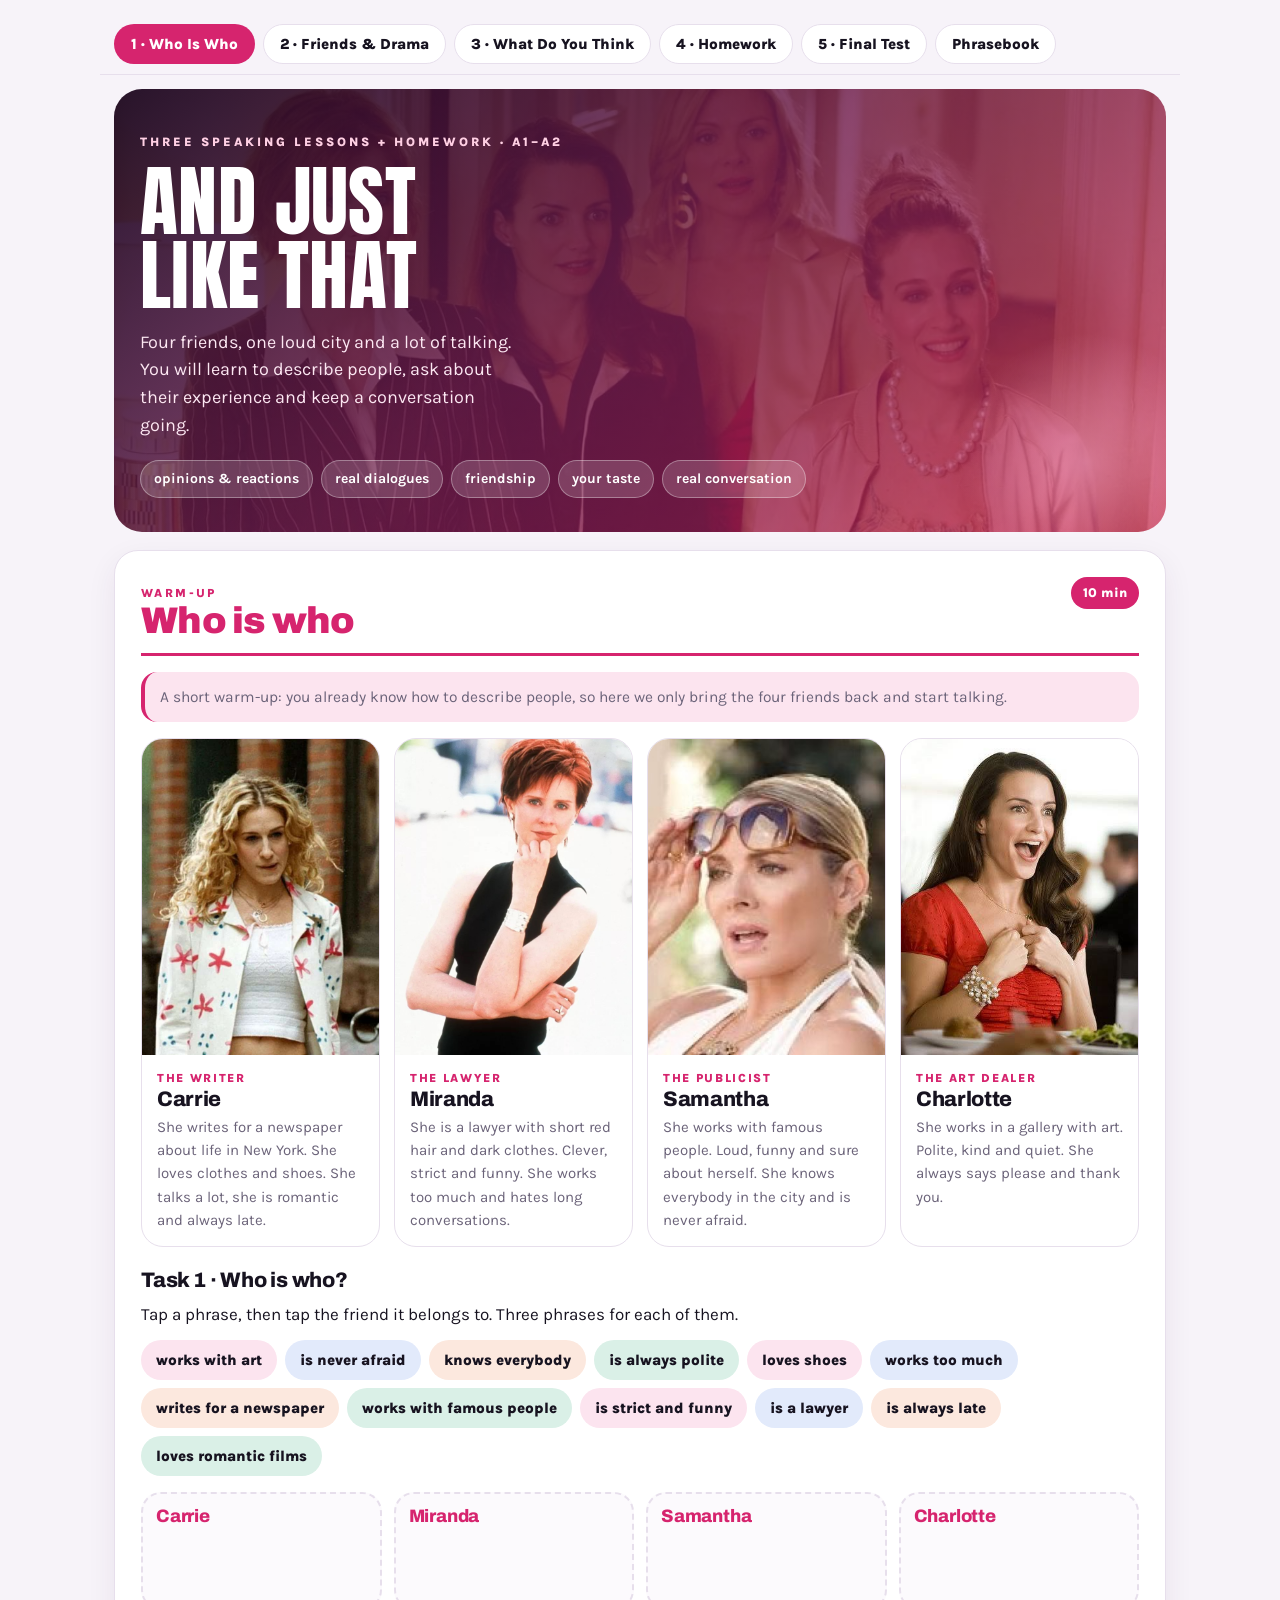
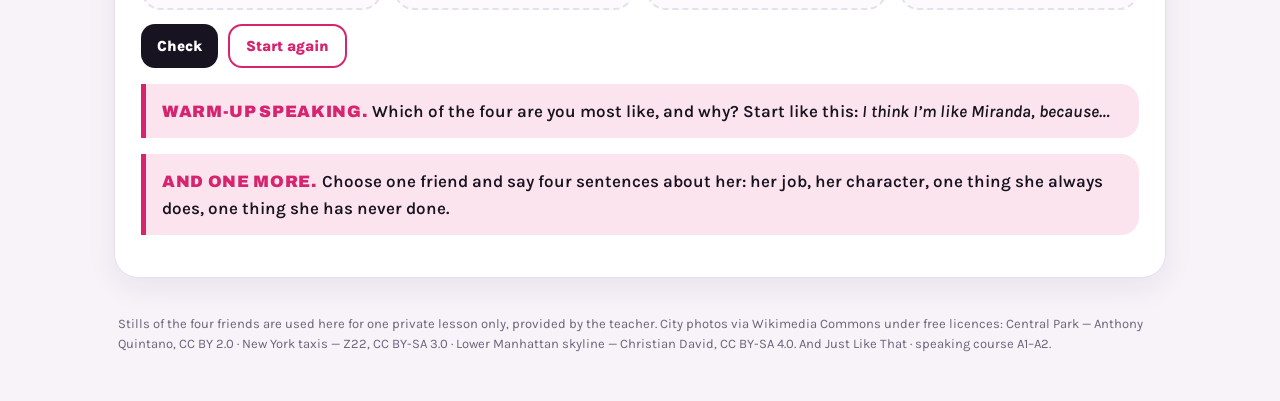
==== lesson-city.html @ 5c098fbc "Под картинками только пять слов, вопросы убраны - наводящие вопросы под каждой картинкой удалены: уч" ====
<!doctype html>
<html lang="en">
<head>
<meta charset="utf-8">
<meta name="viewport" content="width=device-width,initial-scale=1">
<title>And Just Like That — Speaking Course A1–A2</title>
<link rel="stylesheet" href="https://fonts.googleapis.com/css2?family=Anton&family=Archivo:wght@600;700;900&family=Karla:ital,wght@0,400;0,600;0,800;1,400&display=swap">
<style>
:root{
  --ink:#171320; --muted:#6B6379; --line:#E7DFEC; --white:#fff; --paper:#F7F3F9;
  --accent:#D6246E; --accent-soft:#FCE4EF;
  --grad:linear-gradient(140deg,#2A0F33 0%,#6B1B4E 45%,#D6246E 100%);
  --display:'Archivo','Helvetica Neue',system-ui,sans-serif;
  --hero:'Anton','Archivo',system-ui,sans-serif;
  --body:'Karla','Helvetica Neue',system-ui,sans-serif;
}
/* у каждой главы свой цвет — урок листается как журнал */
.t1{--accent:#D6246E;--accent-soft:#FCE4EF;--grad:linear-gradient(140deg,#2A0F33,#6B1B4E 45%,#D6246E)}
.t2{--accent:#2456C6;--accent-soft:#E2EAFB;--grad:linear-gradient(140deg,#0E1B3F,#23408F 45%,#2F7BE0)}
.t3{--accent:#DC5A26;--accent-soft:#FCE8DE;--grad:linear-gradient(140deg,#3A1408,#8C3413 45%,#E2742F)}
.t4{--accent:#7A34C8;--accent-soft:#EEE3FB;--grad:linear-gradient(140deg,#230C3D,#5A1F94 45%,#9A4FE0)}
.t5{--accent:#0F7355;--accent-soft:#DAF0E7;--grad:linear-gradient(140deg,#06251C,#0E5E46 45%,#1E9B72)}
.t6{--accent:#B3123C;--accent-soft:#FCE1E8;--grad:linear-gradient(140deg,#2E0310,#7C0A28 45%,#D1274F)}

*{box-sizing:border-box}
body{margin:0;background:var(--paper);color:var(--ink);font-family:var(--body);font-size:17px;line-height:1.55}
img{max-width:100%;display:block}
h1,h2,h3,h4{margin:0;line-height:1.05}
h1{font-family:var(--hero);font-size:clamp(40px,9.5vw,78px);font-weight:400;
  text-transform:uppercase;letter-spacing:.005em;line-height:.95}
h2{font-family:var(--display);font-size:clamp(25px,5.2vw,37px);font-weight:900;
  letter-spacing:-.02em;color:var(--accent)}
h3{font-family:var(--display);font-size:21px;font-weight:800;letter-spacing:-.01em;margin:22px 0 10px}
h4{font-family:var(--display);font-size:18px;font-weight:800;letter-spacing:-.01em}
p{margin:0 0 12px}
.wrap{max-width:1080px;margin:0 auto;padding:14px}

.topnav{position:sticky;top:0;z-index:20;background:rgba(247,243,249,.94);backdrop-filter:blur(8px);
  border-bottom:1px solid var(--line);margin:0 -14px 14px;padding:10px 14px}
.navrow{max-width:1080px;margin:auto;display:flex;gap:8px;overflow:auto;scrollbar-width:none}
.navrow::-webkit-scrollbar{display:none}
.navbtn{white-space:nowrap;border:1px solid var(--line);background:var(--white);color:var(--ink);
  padding:10px 16px;border-radius:999px;font-weight:800;font-size:15px;cursor:pointer;
  font-family:var(--body);transition:transform .12s ease}
.navbtn:hover{transform:translateY(-1px)}
.navrow .navbtn:nth-child(1).active{background:#D6246E}
.navrow .navbtn:nth-child(2).active{background:#DC5A26}
.navrow .navbtn:nth-child(3).active{background:#7A34C8}
.navrow .navbtn:nth-child(4).active{background:#2456C6}
.navrow .navbtn:nth-child(5).active{background:#B3123C}
.navrow .navbtn:nth-child(6).active{background:#0F7355}
.navbtn.active{color:#fff;border-color:transparent}

.hero{position:relative;border-radius:28px;overflow:hidden;padding:44px 26px 34px;color:#fff;
  background:linear-gradient(140deg, rgba(26,6,34,.94) 0%, rgba(107,27,78,.82) 45%, rgba(214,36,110,.62) 100%),
    url('city-four.jpg') center/cover no-repeat}
.hero .kicker{font-size:12.5px;letter-spacing:.24em;text-transform:uppercase;font-weight:800;color:#FFD0E4}
.hero h1{margin:12px 0 16px;color:#fff}
.hero p{max-width:34ch;color:#FCE7F2;font-size:18px}
.hero .chips{display:flex;flex-wrap:wrap;gap:8px;margin-top:20px}
.hero .chips span{background:rgba(255,255,255,.17);border:1px solid rgba(255,255,255,.34);
  border-radius:999px;padding:7px 13px;font-size:14px;font-weight:700}
.hero .glow{position:absolute;right:-60px;bottom:-70px;width:280px;height:280px;border-radius:50%;
  background:radial-gradient(circle,#FFB6D5 0%,transparent 65%);opacity:.5}

.poster{margin:18px auto;max-width:470px}
.poster img{width:100%;display:block;aspect-ratio:736/946;border-radius:20px;border:1px solid var(--line)}
.poster .pcap{margin-top:12px;font-family:var(--display);font-weight:700;font-size:16.5px;
  line-height:1.4;text-align:center}
.banner{position:relative;border-radius:22px;overflow:hidden;margin:18px 0}
.banner img{width:100%;aspect-ratio:16/8;object-fit:cover}
.banner .cap{position:absolute;left:0;right:0;bottom:0;padding:16px;color:#fff;
  background:linear-gradient(transparent,rgba(18,6,24,.9));font-family:var(--display);
  font-size:clamp(17px,3.4vw,24px);font-weight:800;letter-spacing:-.01em;line-height:1.2}

.section{background:var(--white);border:1px solid var(--line);border-radius:24px;
  padding:26px;margin:18px 0;box-shadow:0 10px 30px rgba(60,20,70,.07)}
.section-head{display:flex;align-items:baseline;justify-content:space-between;gap:12px;flex-wrap:wrap;
  margin-bottom:16px;padding-bottom:12px;border-bottom:3px solid var(--accent)}
.kicker{font-size:12px;letter-spacing:.2em;text-transform:uppercase;font-weight:800;color:var(--accent)}
.time{font-size:13px;font-weight:800;color:#fff;background:var(--accent);padding:6px 12px;border-radius:999px}
.teacher{color:var(--muted);font-size:15.5px;background:var(--accent-soft);border-radius:16px;
  padding:13px 15px;border-left:4px solid var(--accent)}

.cast{display:grid;grid-template-columns:repeat(auto-fit,minmax(210px,1fr));gap:14px;margin:16px 0}
.who{border-radius:22px;overflow:hidden;border:1px solid var(--line);background:var(--white);
  transition:transform .14s ease,box-shadow .14s ease}
.who:hover{transform:translateY(-3px);box-shadow:0 14px 30px rgba(60,20,70,.14)}
.who img{aspect-ratio:3/4;object-fit:cover;width:100%;object-position:50% 22%}
.who img.top{object-position:50% 8%}
.who .body{padding:14px 15px}
.who h4{font-size:21px;margin-bottom:2px;letter-spacing:-.015em}
.who .job{color:var(--accent);font-weight:800;font-size:12px;letter-spacing:.14em;text-transform:uppercase}
.who p{font-size:15px;margin:6px 0 0;color:var(--muted)}

.match{margin-top:8px}
.bank{display:flex;flex-wrap:wrap;gap:8px;margin:10px 0 16px;min-height:44px}
.chip{background:var(--accent-soft);border:1px solid transparent;border-radius:999px;padding:10px 14px;
  font-weight:800;font-size:15px;cursor:pointer;font-family:var(--body);color:var(--ink);
  transition:transform .1s ease}
.chip:hover{transform:translateY(-1px)}
.bank .chip:nth-child(4n+2){background:#E2EAFB}
.bank .chip:nth-child(4n+3){background:#FCE8DE}
.bank .chip:nth-child(4n+4){background:#DAF0E7}
.chip.sel{background:var(--accent);color:#fff}
.chip.ok{background:#DAF0E7;color:#0F7355}
.chip.no{background:#FBE0E4;color:#C2323F}
.slots{display:grid;grid-template-columns:repeat(auto-fit,minmax(215px,1fr));gap:12px}
.slot{border:2px dashed var(--line);border-radius:20px;padding:13px;min-height:118px;cursor:pointer;
  background:#FCFAFD}
.slot.armed{border-color:var(--accent);background:var(--accent-soft)}
.slot h4{font-size:18px;margin-bottom:8px;color:var(--accent)}
.slot .in{display:flex;flex-wrap:wrap;gap:7px}
.row-btn{display:flex;gap:10px;margin-top:14px;flex-wrap:wrap}
.score{font-weight:800;color:var(--accent);align-self:center}

.grid{display:grid;gap:14px}
.two{grid-template-columns:repeat(auto-fit,minmax(255px,1fr))}
.card{border:1px solid var(--line);border-radius:20px;padding:16px;background:var(--white)}
.card h4{font-size:18px;margin-bottom:3px;color:var(--accent)}
.card .ru{color:var(--muted);font-size:15px}
.phrase{background:var(--accent-soft);border-radius:14px;padding:11px 13px;margin-top:9px;font-weight:700}
.speak{border:0;background:var(--accent);color:#fff;border-radius:999px;padding:7px 11px;
  font-weight:800;cursor:pointer;font-family:var(--body);font-size:14px}
.speak:hover{filter:brightness(1.1)}
.wordbank{display:flex;flex-wrap:wrap;gap:8px;margin:14px 0}
.wordbank span{border-radius:999px;padding:9px 13px;font-weight:800;font-size:15px;background:var(--accent-soft)}
.wordbank span:nth-child(4n+2){background:#E2EAFB}
.wordbank span:nth-child(4n+3){background:#FCE8DE}
.wordbank span:nth-child(4n+4){background:#FBF0D8}

.gram{border-radius:24px;padding:24px;background:var(--grad);color:#fff;margin:18px 0}
.gram h3{color:#fff;margin:0 0 10px;font-size:22px;letter-spacing:-.01em}
.gram table{width:100%;border-collapse:collapse;margin-top:10px;font-size:15.5px}
.gram td{padding:9px 10px 9px 0;border-bottom:1px solid rgba(255,255,255,.2);vertical-align:top}
.gram td:first-child{font-weight:800;color:#FFD9EA;white-space:nowrap}
.gram .ex{font-family:var(--display);font-weight:700;font-size:17.5px;margin-top:14px;color:#fff;opacity:.95}

.task{border-left:5px solid var(--accent);background:var(--accent-soft);border-radius:0 18px 18px 0;
  padding:14px 16px;margin:16px 0;font-weight:600}
.task b{color:var(--accent);font-family:var(--display);font-weight:900;font-size:16.5px;
  text-transform:uppercase;letter-spacing:.04em}
.qrow{padding:12px 0;border-top:1px dashed var(--line);display:flex;gap:10px;align-items:flex-start}
.qrow:first-child{border-top:0}
.qn{font-family:var(--display);font-weight:900;color:var(--accent);min-width:22px;font-size:17px}
.btn{border:0;background:var(--ink);color:#fff;border-radius:14px;padding:11px 16px;font-weight:800;
  cursor:pointer;font-family:var(--body);font-size:15px}
.btn:hover{filter:brightness(1.15)}
.btn.ghost{background:var(--white);color:var(--accent);border:2px solid var(--accent)}
.reveal{display:none;margin-top:10px;padding:12px 14px;border-radius:14px;background:#E9F5EF;
  border:1px solid #C6E3D6;color:#0F4733;font-weight:700}
.reveal.on{display:block}
.pair{display:grid;gap:10px;margin-top:10px}
.line{background:var(--accent-soft);border-radius:16px;padding:12px 14px}
.line b{color:var(--accent);font-family:var(--display);font-weight:800}
.check{display:flex;gap:10px;align-items:flex-start;padding:10px 0;border-top:1px dashed var(--line)}
.check:first-of-type{border-top:0}
.check input{width:20px;height:20px;margin-top:2px;accent-color:var(--accent);flex:0 0 auto}
.progress-wrap{height:10px;border-radius:999px;background:#EDE6F2;overflow:hidden;margin:12px 0}
.progress{height:100%;width:0;background:var(--grad);transition:width .2s}
.roles{display:grid;grid-template-columns:repeat(auto-fit,minmax(235px,1fr));gap:14px;margin-top:12px}
.role{border-radius:22px;padding:18px;color:#fff;background:var(--grad)}
.role.b{background:linear-gradient(140deg,#0E1B3F,#23408F 45%,#2F7BE0)}
.role h4{color:#fff;font-size:19px;margin-bottom:6px;letter-spacing:-.01em}
.role p{font-size:15px;margin:0;color:rgba(255,255,255,.92)}
/* перетаскивание: порядок истории */
.sortbox{display:flex;flex-direction:column;gap:9px;margin-top:8px}
.sort-item{display:flex;align-items:center;gap:11px;background:var(--white);border:2px solid var(--line);
  border-radius:16px;padding:13px;font-weight:600;touch-action:pan-y;user-select:none}
.sort-item .grip{color:var(--accent);font-size:22px;line-height:1;flex:0 0 auto;cursor:grab;
  touch-action:none;display:flex;align-items:center;justify-content:center;
  min-width:44px;min-height:44px;margin:-9px -6px -9px -9px;border-radius:12px}
.sort-item.dragging{cursor:grabbing;border-color:var(--accent);background:var(--accent-soft);
  box-shadow:0 12px 26px rgba(40,10,50,.2)}
.sort-item.ok{border-color:#2C7A5B}
.sort-item.no{border-color:#C2323F}

/* перетаскивание: слова в пропуски */
.dbank{display:flex;flex-wrap:wrap;gap:8px;margin:12px 0 14px;min-height:46px}
.dchip{background:var(--accent-soft);border:2px solid transparent;border-radius:999px;padding:12px 15px;
  font-weight:800;font-size:15px;cursor:grab;touch-action:pan-y;user-select:none;font-family:var(--body)}
.dchip.sel{background:var(--accent);color:#fff}
.dchip.used{opacity:.22;pointer-events:none}
.dchip.fly{position:fixed;z-index:99;pointer-events:none;background:var(--accent);color:#fff;
  box-shadow:0 14px 28px rgba(30,10,40,.32);transform:translate(-50%,-50%)}
.band{border-radius:16px;padding:13px 16px;margin:20px 0;font-family:var(--display);
  font-weight:800;font-size:16px;line-height:1.4}
.band.hw{background:#FFF3D6;border:1px solid #EFD28F;color:#6B4A05}
/* поля, в которые ученик печатает ответ сам */
.tline{background:var(--white);border:1px solid var(--line);border-radius:16px;padding:13px;
  font-weight:600;line-height:2.2;margin-bottom:10px}
.tline .n{font-family:var(--display);font-weight:900;color:var(--accent);margin-right:8px}
.tline .was{font-weight:800;color:#C2323F;text-decoration:underline wavy #C2323F 2px;
  text-underline-offset:4px}
.ti{font:inherit;font-weight:800;font-size:16px;color:var(--accent);background:#fff;
  border:0;border-bottom:3px solid var(--accent);border-radius:8px 8px 0 0;padding:4px 8px;
  width:9.5em;max-width:100%}
.ti:focus{outline:3px solid var(--accent);outline-offset:3px}
.ti.ok{border-color:#2C7A5B;color:#2C7A5B}
.ti.no{border-color:#C2323F;color:#C2323F}
.ts{font:inherit;font-weight:800;font-size:16px;color:var(--accent);background:#fff;
  border:2px solid var(--accent);border-radius:12px;padding:8px 10px;max-width:100%}
.ts.ok{border-color:#2C7A5B;color:#2C7A5B}
.ts.no{border-color:#C2323F;color:#C2323F}
/* объяснение показывается только если ответ неверный */
.why{display:none;margin-top:8px;padding:10px 12px;border-radius:12px;background:#FDE8EC;
  color:#8C1F2B;font-weight:700;font-size:15px;line-height:1.45}
.why.on{display:block}
.dlines{display:flex;flex-direction:column;gap:10px}
.dline{background:var(--white);border:1px solid var(--line);border-radius:16px;padding:13px;font-weight:600}
.gap{display:inline-block;min-width:112px;min-height:32px;line-height:30px;vertical-align:middle;
  border-bottom:3px solid var(--accent);text-align:center;font-weight:800;color:var(--accent);
  padding:0 8px;cursor:pointer;border-radius:8px 8px 0 0}
.gap.over{background:var(--accent-soft);outline:3px solid var(--accent);outline-offset:4px}
.gap.ok{border-color:#2C7A5B;color:#2C7A5B}
.gap.no{border-color:#C2323F;color:#C2323F}
.ticks{display:flex;flex-wrap:wrap;gap:8px;align-items:center;margin-top:14px}
.tlab{font-family:var(--display);font-weight:800;font-size:15px;color:var(--muted);margin-right:4px}
.tick{width:42px;height:42px;border-radius:13px;border:2px solid var(--line);background:#fff;
  font-family:var(--display);font-weight:900;font-size:16px;color:var(--muted);cursor:pointer}
.tick.on{background:#2C7A5B;border-color:#2C7A5B;color:#fff}
.tscore{font-weight:800;color:var(--accent);margin-left:8px;font-size:17px}
.fpic{display:block;width:100%;aspect-ratio:16/9;object-fit:cover}
.fwords{display:flex;flex-wrap:wrap;gap:6px;margin-top:12px}
.fwords span{border-radius:999px;padding:6px 10px;font-weight:800;font-size:13.5px;
  background:var(--accent-soft)}
.fwords span:nth-child(3n+2){background:#E2EAFB}
.fwords span:nth-child(3n+3){background:#FBF0D8}
.fcards{display:grid;gap:14px;margin:14px 0}
@media(min-width:720px){.fcards{grid-template-columns:1fr 1fr}}
.fcard{border:1px solid var(--line);border-radius:22px;overflow:hidden;background:var(--white);
  box-shadow:0 10px 26px rgba(30,10,40,.07)}
.fscene{background:var(--accent-soft);padding:22px 16px;text-align:center;font-size:34px;letter-spacing:5px}
.fbody{padding:14px 16px}
.flabel{display:inline-block;background:var(--accent);color:#fff;border-radius:999px;
  padding:7px 13px;font-family:var(--display);font-weight:900;font-size:15px;margin-bottom:9px}
.fsit{font-weight:600;line-height:1.5}
.credits{color:var(--muted);font-size:13px;line-height:1.5;padding:18px 4px 34px}
.lesson{display:none}
.lesson.active{display:block}
@media(prefers-reduced-motion:reduce){.who,.chip,.navbtn{transition:none}}
@media(max-width:800px){
  .wrap{padding:10px}
  .gram td:first-child{white-space:normal}
  .ti{width:100%;max-width:18em}
  .tline{line-height:1.95}
  .topnav{margin:0 -10px 12px;padding:9px 10px}
  .hero{padding:32px 20px 26px;border-radius:22px}
  .section{padding:18px;border-radius:20px}
  .gram{padding:18px;border-radius:20px}
  .banner img{aspect-ratio:16/10}
}
</style>
</head>
<body>
<div class="wrap">

  <div class="topnav">
    <div class="navrow">
      <button class="navbtn active" onclick="showLesson(1,this)">1 · Who Is Who</button>
      <button class="navbtn" onclick="showLesson(3,this)">2 · Friends &amp; Drama</button>
      <button class="navbtn" onclick="showLesson(4,this)">3 · What Do You Think</button>
      <button class="navbtn" onclick="showLesson(6,this)">4 · Homework</button>
      <button class="navbtn" onclick="showLesson(7,this)">5 · Final Test</button>
      <button class="navbtn" onclick="showLesson(5,this)">Phrasebook</button>
    </div>
  </div>

  <!-- ================= LESSON 1 ================= -->
  <main id="lesson1" class="lesson t1 active">

    <div class="hero">
      <div class="glow"></div>
      <div class="kicker">Three speaking lessons + homework · A1–A2</div>
      <h1>And Just<br>Like That</h1>
      <p>Four friends, one loud city and a lot of talking. You will learn to describe people,
        ask about their experience and keep a conversation going.</p>
      <div class="chips">
        <span>opinions &amp; reactions</span><span>real dialogues</span>
        <span>friendship</span><span>your taste</span><span>real conversation</span>
      </div>
    </div>

    <div class="section">
      <div class="section-head">
        <div><div class="kicker">Warm-up</div><h2>Who is who</h2></div>
        <span class="time">10 min</span>
      </div>
      <p class="teacher">A short warm-up: you already know how to describe people, so here we only bring the four friends back and start talking.</p>

      <div class="cast">
        <div class="who">
          <img src="city-carrie.jpg" alt="Carrie" class="top">
          <div class="body"><div class="job">the writer</div><h4>Carrie</h4>
            <p>She writes for a newspaper about life in New York. She loves clothes and shoes.
              She talks a lot, she is romantic and always late.</p></div>
        </div>
        <div class="who">
          <img src="city-miranda.jpg" alt="Miranda">
          <div class="body"><div class="job">the lawyer</div><h4>Miranda</h4>
            <p>She is a lawyer with short red hair and dark clothes. Clever, strict and funny.
              She works too much and hates long conversations.</p></div>
        </div>
        <div class="who">
          <img src="city-samantha-2.jpg" alt="Samantha" class="top">
          <div class="body"><div class="job">the publicist</div><h4>Samantha</h4>
            <p>She works with famous people. Loud, funny and sure about herself.
              She knows everybody in the city and is never afraid.</p></div>
        </div>
        <div class="who">
          <img src="city-charlotte.jpg" alt="Charlotte">
          <div class="body"><div class="job">the art dealer</div><h4>Charlotte</h4>
            <p>She works in a gallery with art. Polite, kind and quiet.
              She always says please and thank you.</p></div>
        </div>
      </div>

      <h3>Task 1 · Who is who?</h3>
      <p>Tap a phrase, then tap the friend it belongs to. Three phrases for each of them.</p>
      <div class="match">
        <div class="bank" id="bank"></div>
        <div class="slots">
          <div class="slot" data-who="carrie"><h4>Carrie</h4><div class="in"></div></div>
          <div class="slot" data-who="miranda"><h4>Miranda</h4><div class="in"></div></div>
          <div class="slot" data-who="samantha"><h4>Samantha</h4><div class="in"></div></div>
          <div class="slot" data-who="charlotte"><h4>Charlotte</h4><div class="in"></div></div>
        </div>
        <div class="row-btn">
          <button class="btn" onclick="checkMatch()">Check</button>
          <button class="btn ghost" onclick="resetMatch()">Start again</button>
          <span class="score" id="mScore"></span>
        </div>
      </div>

      <div class="task"><b>Warm-up speaking.</b> Which of the four are you most like, and why?
        Start like this: <i>I think I’m like Miranda, because…</i></div>

      <div class="task"><b>And one more.</b> Choose one friend and say four sentences about her:
        her job, her character, one thing she always does, one thing she has never done.</div>
    </div>
  </main>

  <!-- ================= LESSON 2 ================= -->

  <!-- ================= LESSON 3 ================= -->
  <main id="lesson3" class="lesson t3">
    <div class="section">
      <div class="section-head">
        <div><div class="kicker">Lesson 2</div><h2>Friends and drama</h2></div>
        <span class="time">60 min</span>
      </div>
      <p class="teacher">Four friends argue, stop talking and make up again in every season.
        These are the words for exactly that — and they work for real life too.</p>

      <div class="banner"><img src="city-park.jpg" alt="Central Park, New York">
        <div class="cap">A park bench, two friends and one long apology</div></div>

      <div class="grid two">
        <div class="card"><h4>When it goes wrong</h4>
          <div class="phrase">They had a big argument.
            <button class="speak" onclick="say('They had a big argument.')">🔊</button></div>
          <div class="phrase">She didn’t text me back.
            <button class="speak" onclick="say('She did not text me back.')">🔊</button></div>
          <div class="phrase">He forgot about me.
            <button class="speak" onclick="say('He forgot about me.')">🔊</button></div>
        </div>
        <div class="card"><h4>When it gets better</h4>
          <div class="phrase">I said sorry first.
            <button class="speak" onclick="say('I said sorry first.')">🔊</button></div>
          <div class="phrase">We were friends again the same day.
            <button class="speak" onclick="say('We were friends again the same day.')">🔊</button></div>
          <div class="phrase">She always helps me.
            <button class="speak" onclick="say('She always helps me.')">🔊</button></div>
        </div>
      </div>

      <div class="wordbank">
        <span>a best friend</span><span>to be good friends</span><span>to be upset</span>
        <span>to be angry</span><span>to say sorry</span><span>to be friends again</span>
        <span>to keep a secret</span><span>to tell the truth</span>
      </div>

      <div class="task"><b>Task 1.</b> Drag the lines by the ⠿ handle into the right order,
        then tell the story out loud in five sentences.</div>
      <div class="sortbox" id="story3"></div>
      <div class="row-btn">
        <button class="btn" onclick="checkOrder('story3')">Check</button>
        <button class="btn ghost" onclick="buildOrder('story3')">Shuffle again</button>
        <span class="score" id="story3s"></span>
      </div>

      <div class="gram">
        <h3>Six ways to give advice</h3>
        <table>
          <tr><td>You should</td><td>the normal one, friend to friend<br>
            <b>You should talk to her today.</b> · <b>You shouldn’t wait.</b></td></tr>
          <tr><td>Why don’t you…?</td><td>softer — an idea, not an order<br>
            <b>Why don’t you text him first?</b></td></tr>
          <tr><td>I’d just…</td><td>what I would do in your place<br>
            <b>I’d just send one message.</b></td></tr>
          <tr><td>I’d recommend…</td><td>polite and a bit more serious · + verb -ing<br>
            <b>I’d recommend talking to her face to face.</b></td></tr>
          <tr><td>Have you tried…?</td><td>when the person already did something · + verb -ing<br>
            <b>Have you tried calling her?</b></td></tr>
          <tr><td>If I were you…</td><td>the strongest one — keep it for the end<br>
            <b>If I were you, I would say sorry first.</b></td></tr>
        </table>
        <div class="ex">— He never texts first. — Why don’t you text him today? If I were you, I would stop counting.</div>
      </div>

      <div class="gram">
        <h3>advice · a recommendation · a tip</h3>
        <table>
          <tr><td>advice</td><td>what to <b>do</b> about a problem. One form for everything —
            never “advices”, never “an advice”.<br>
            <b>Can you give me some advice?</b> · <b>One piece of advice: talk to her.</b></td></tr>
          <tr><td>a recommendation</td><td>what to <b>choose</b>: a film, a café, a book. You can count them.<br>
            <b>Any recommendations for a series?</b> · <b>I have two recommendations.</b></td></tr>
          <tr><td>a tip</td><td>one small trick that works. You can count them too.<br>
            <b>Here is a tip: text her in the morning.</b></td></tr>
        </table>
        <div class="ex">Problems take advice. Choices take recommendations. Tips are short and practical.</div>
      </div>

      <h3>And what do you say back?</h3>
      <div class="grid two">
        <div class="card"><h4>You like the advice</h4>
          <div class="phrase">That’s a good idea.
            <button class="speak" onclick="say('That is a good idea.')">🔊</button></div>
          <div class="phrase">I’ll try that, thanks.
            <button class="speak" onclick="say('I will try that, thanks.')">🔊</button></div>
        </div>
        <div class="card"><h4>You don’t</h4>
          <div class="phrase">I don’t think that will work.
            <button class="speak" onclick="say('I do not think that will work.')">🔊</button></div>
          <div class="phrase">Maybe later. I’m not ready.
            <button class="speak" onclick="say('Maybe later. I am not ready.')">🔊</button></div>
        </div>
      </div>

      <div class="task"><b>Homework · Give advice in ten seconds.</b>
        Six situations below. Your friend (Role A) says the problem — you are Role B, you answer.
        For <b>each</b> situation do three things:<br>
        <b>1.</b> read Role A out loud, like a real person, not like a text;<br>
        <b>2.</b> give <b>two</b> pieces of advice, each in a <b>different</b> form from the table above;<br>
        <b>3.</b> finish with one sentence: which advice you would take yourself, and why.<br>
        Ten seconds of thinking, then speak. Record all six on your phone and send them to me.</div>

      <div class="roles">
        <div class="role"><h4>1 · No answer</h4>
          <p><b>Role A:</b> “My best friend didn’t text me back for three days. I know she read my messages.”</p></div>
        <div class="role b"><h4>2 · The birthday</h4>
          <p><b>Role A:</b> “I forgot my best friend’s birthday. He saw the other messages and he is really upset.”</p></div>
        <div class="role"><h4>3 · Always late</h4>
          <p><b>Role A:</b> “My friend is always late. Yesterday I waited forty minutes in the rain.”</p></div>
        <div class="role b"><h4>4 · The secret</h4>
          <p><b>Role A:</b> “I told my friend one secret. Now the whole class knows it.”</p></div>
        <div class="role"><h4>5 · No time</h4>
          <p><b>Role A:</b> “I have a test on Monday and I have little time. I can’t start.”</p></div>
        <div class="role b"><h4>6 · Careful!</h4>
          <p><b>Role A:</b> “I want to watch something this weekend. Any ideas?”<br>
            This one is not a problem — it is a choice. Give a <b>recommendation</b>, not advice.</p></div>
      </div>

      <div class="task"><b>Check yourself.</b> Did you use <b>Why don’t you…?</b> at least once?
        And <b>I’d recommend…</b>? And <b>If I were you…</b> in the hardest situation?
        If every answer started with “You should”, do it again.</div>
    </div>
  </main>

  <!-- ================= LESSON 4 ================= -->
  <main id="lesson4" class="lesson t4">
    <div class="section">
      <div class="section-head">
        <div><div class="kicker">Lesson 3</div><h2>What people do</h2></div>
        <span class="time">65 min</span>
      </div>
      <p class="teacher">Today we go one step deeper than “nice” and “funny”: what people <b>do</b>,
        how it makes you feel, and why one bad action does not make a bad person.
        Every rule has one short task right after it.</p>

      <div class="banner"><img src="city-skyline.jpg" alt="New York skyline">
        <div class="cap">Eight million people, and every one of them did something today</div></div>

      <div class="poster"><img src="city-bingo.jpg" alt="Verb patterns bingo card">
        <div class="pcap">Start here. Choose any square and finish the sentence out loud —
          a full sentence, not two words. Five squares in a row and you shout <b>bingo</b>.</div></div>

      <h3>Warm-up · 5 min</h3>
      <div class="card">
        <div class="ru">No new words yet — answer with what you have. Think first, then speak;
          full sentences, not one word. We come back to these questions after the word list.</div>
        <div class="qrow"><span class="qn">1</span><span>Is a small lie always a bad thing? Think of one real example.</span></div>
        <div class="qrow"><span class="qn">2</span><span>What is harder: to say sorry, or to listen when somebody says sorry to you?</span></div>
        <div class="qrow"><span class="qn">3</span><span>Can a good friend break a promise and still be a good friend?</span></div>
        <div class="qrow"><span class="qn">4</span><span>Why do people talk behind your back? Are they angry, or just afraid?</span></div>
        <div class="qrow"><span class="qn">5</span><span>Somebody helps you every day and never says a word about it. Do you notice?</span></div>
        <div class="qrow"><span class="qn">6</span><span>In the show, and in real life — do people change, or do they stay the same?</span></div>
      </div>

      <div class="band hw">📌 <b>Homework: Task 1 only</b> — put the phrases back into the sentences.
        Everything else in this chapter we do together in the lesson.
        The real homework is in the <b>Homework</b> tab at the top.</div>

      <h3>Words of this chapter · 3 min</h3>
      <div class="wordbank">
        <span>to lie</span><span>to tell the truth</span><span>to ignore somebody</span><span>to interrupt</span>
        <span>to talk behind your back</span><span>to support somebody</span><span>to listen</span><span>to apologise</span>
        <span>to promise</span><span>to keep a promise</span><span>to break a promise</span><span>to help out</span>
        <span>on purpose</span><span>by mistake</span>
      </div>
      <h3>Task 1 · Put the words back · 6 min</h3>
      <div class="task"><b>Put the words back.</b> Every sentence lost one phrase.
        No translations — the sentence itself tells you which one fits, and the phrases are
        already in the form the sentence needs.<br>
        Tap a phrase, then tap the empty box. Tap a full box again to take the phrase back.
        Then press <b>Check</b> and read every sentence out loud.</div>
      <div class="dbank" id="wbank"></div>
      <div class="dlines" id="wlines"></div>
      <div class="row-btn">
        <button class="btn" onclick="checkWords()">Check</button>
        <button class="btn ghost" onclick="buildWords()">Start again</button>
        <span class="score" id="wscore"></span>
      </div>

      <div class="task"><b>Extra · Write it yourself.</b> Putting a phrase back is easy — writing is
        what makes the word stay. Type the English word. <i>to</i> at the start is up to you.</div>
      <div class="tbox" id="t2">
        <div class="tline"><span class="n">1</span>врать<br>
          <input class="ti" data-a="to lie|lie" autocapitalize="off" autocomplete="off" spellcheck="false"></div>
        <div class="tline"><span class="n">2</span>перебивать<br>
          <input class="ti" data-a="to interrupt|interrupt" autocapitalize="off" autocomplete="off" spellcheck="false"></div>
        <div class="tline"><span class="n">3</span>извиняться<br>
          <input class="ti" data-a="to apologise|apologise|to apologize|apologize" autocapitalize="off" autocomplete="off" spellcheck="false"></div>
        <div class="tline"><span class="n">4</span>обещать<br>
          <input class="ti" data-a="to promise|promise" autocapitalize="off" autocomplete="off" spellcheck="false"></div>
        <div class="tline"><span class="n">5</span>нарушить обещание<br>
          <input class="ti" data-a="to break a promise|break a promise" autocapitalize="off" autocomplete="off" spellcheck="false"></div>
        <div class="tline"><span class="n">6</span>обсуждать за спиной<br>
          <input class="ti" data-a="to talk behind your back|talk behind your back" autocapitalize="off" autocomplete="off" spellcheck="false"></div>
        <div class="tline"><span class="n">7</span>специально, нарочно<br>
          <input class="ti" data-a="on purpose" autocapitalize="off" autocomplete="off" spellcheck="false"></div>
        <div class="tline"><span class="n">8</span>случайно, по ошибке<br>
          <input class="ti" data-a="by mistake" autocapitalize="off" autocomplete="off" spellcheck="false"></div>
        <div class="row-btn">
          <button class="btn" onclick="checkType('t2')">Check answers</button>
          <button class="btn ghost" onclick="clearType('t2')">Clear</button>
          <span class="score"></span>
        </div>
      </div>

      <div class="task"><b>Say it now.</b> Go back to the warm-up questions and answer two of them
        again — this time with <b>three verbs from the line above</b>. One answer about the show,
        one about your own life.</div>

      <h3>The rule · -ing or -ed · 5 min</h3>
      <div class="grid two">
        <div class="card"><h4>👉 the thing → -ing</h4>
          <div class="ru">Point at it: the film, the song, the lesson. The thing <b>makes</b> the feeling.</div>
          <div class="phrase">The film is boring.
            <button class="speak" onclick="say('The film is boring.')">🔊</button></div>
          <div class="phrase">This song is amazing.
            <button class="speak" onclick="say('This song is amazing.')">🔊</button></div>
        </div>
        <div class="card"><h4>👈 me → -ed</h4>
          <div class="ru">Point at yourself. You <b>get</b> the feeling. People only — chairs are never tired.</div>
          <div class="phrase">I am bored.
            <button class="speak" onclick="say('I am bored.')">🔊</button></div>
          <div class="phrase">I am excited.
            <button class="speak" onclick="say('I am excited.')">🔊</button></div>
        </div>
      </div>
      <div class="gram">
        <h3>Ten pairs you need</h3>
        <table>
          <tr><td>bore</td><td>The lesson is <b>boring</b>. → I am <b>bored</b>.</td></tr>
          <tr><td>interest</td><td>The book is <b>interesting</b>. → I am <b>interested</b>.</td></tr>
          <tr><td>excite</td><td>The concert is <b>exciting</b>. → I am <b>excited</b>.</td></tr>
          <tr><td>surprise</td><td>The ending is <b>surprising</b>. → I am <b>surprised</b>.</td></tr>
          <tr><td>tire</td><td>The trip was <b>tiring</b>. → I was <b>tired</b>.</td></tr>
          <tr><td>relax</td><td>This music is <b>relaxing</b>. → I am <b>relaxed</b>.</td></tr>
          <tr><td>annoy</td><td>His question was <b>annoying</b>. → I was <b>annoyed</b>.</td></tr>
          <tr><td>confuse</td><td>The story is <b>confusing</b>. → I am <b>confused</b>.</td></tr>
          <tr><td>shock</td><td>The news was <b>shocking</b>. → I was <b>shocked</b>.</td></tr>
          <tr><td>disappoint</td><td>The party was <b>disappointing</b>. → I was <b>disappointed</b>.</td></tr>
        </table>
        <div class="ex">Same verb, two endings. <b>-ing</b> is the thing, <b>-ed</b> is the person.</div>
      </div>

      <h3>Task 2 · Two halves, one sentence · 6 min</h3>
      <div class="task"><b>Two halves, one sentence.</b> Every line has one verb.
        The <b>thing</b> takes <b>-ing</b>, the <b>person</b> takes <b>-ed</b>.
        Type both forms, then press <b>Check answers</b>. Say the whole sentence out loud after that.</div>
      <div class="tbox" id="t3">
        <div class="tline"><span class="n">1</span>excite<br>
          The trip to New York was <input class="ti" data-a="exciting" autocapitalize="off" autocomplete="off" spellcheck="false">,
          so I was <input class="ti" data-a="excited" autocapitalize="off" autocomplete="off" spellcheck="false">.</div>
        <div class="tline"><span class="n">2</span>surprise<br>
          Her answer was <input class="ti" data-a="surprising" autocapitalize="off" autocomplete="off" spellcheck="false">,
          so I was <input class="ti" data-a="surprised" autocapitalize="off" autocomplete="off" spellcheck="false">.</div>
        <div class="tline"><span class="n">3</span>annoy<br>
          His question was <input class="ti" data-a="annoying" autocapitalize="off" autocomplete="off" spellcheck="false">,
          so I was <input class="ti" data-a="annoyed" autocapitalize="off" autocomplete="off" spellcheck="false">.</div>
        <div class="tline"><span class="n">4</span>tire<br>
          The long day at school was <input class="ti" data-a="tiring" autocapitalize="off" autocomplete="off" spellcheck="false">,
          so I was <input class="ti" data-a="tired" autocapitalize="off" autocomplete="off" spellcheck="false">.</div>
        <div class="tline"><span class="n">5</span>confuse<br>
          The ending of the episode was <input class="ti" data-a="confusing" autocapitalize="off" autocomplete="off" spellcheck="false">,
          so I was <input class="ti" data-a="confused" autocapitalize="off" autocomplete="off" spellcheck="false">.</div>
        <div class="tline"><span class="n">6</span>disappoint<br>
          The end of the season was <input class="ti" data-a="disappointing" autocapitalize="off" autocomplete="off" spellcheck="false">,
          so I was <input class="ti" data-a="disappointed" autocapitalize="off" autocomplete="off" spellcheck="false">.</div>
        <div class="row-btn">
          <button class="btn" onclick="checkType('t3')">Check answers</button>
          <button class="btn ghost" onclick="clearType('t3')">Clear</button>
          <span class="score"></span>
        </div>
        <button class="btn ghost" style="margin-top:10px" onclick="flip('k3a')">Show answers</button>
        <div class="reveal" id="k3a">1 The trip was exciting, so I was excited. ·
          2 Her answer was surprising, so I was surprised. ·
          3 His question was annoying, so I was annoyed. ·
          4 The long day was tiring, so I was tired. ·
          5 The ending was confusing, so I was confused. ·
          6 The end of the season was disappointing, so I was disappointed.</div>
      </div>

      <h3>Task 3 · Put the word in the gap · 5 min</h3>
      <div class="task"><b>Put the word in the gap.</b> Put the right word in every gap,
        then read each sentence out loud. Eight sentences, four of them about a person
        and four about a thing — look at the ending before you drop the word.</div>
      <div class="dbank" id="bank4"></div>
      <div class="dlines" id="lines4"></div>
      <div class="row-btn">
        <button class="btn" onclick="checkGaps()">Check</button>
        <button class="btn ghost" onclick="buildGaps()">Start again</button>
        <span class="score" id="gaps4s"></span>
      </div>

      <h3>The trap · one letter · 3 min</h3>
      <div class="gram">
        <h3>One letter changes everything</h3>
        <table>
          <tr><td>I am bored.</td><td>Nothing interesting is happening to me. ✅ what you mean</td></tr>
          <tr><td>I am boring.</td><td>People are bored <b>with me</b>. 😅 careful</td></tr>
          <tr><td>He is confused.</td><td>He doesn’t understand. ✅</td></tr>
          <tr><td>He is confusing.</td><td>Nobody understands <b>him</b>. 😅</td></tr>
          <tr><td>the quick test</td><td>After <b>I am</b> / <b>he is</b> / <b>she was</b> about a real person → <b>-ed</b>.</td></tr>
        </table>
      </div>
      <h3>Task 4 · Fix the mistake · 5 min</h3>
      <div class="task"><b>Fix the mistake.</b> In every sentence <b class="was">one word</b>
        is wrong — it is underlined in red. Type the right form of that word and press
        <b>Check answers</b>. Then read the correct sentence out loud.</div>
      <div class="tbox" id="t5">
        <div class="tline"><span class="n">1</span>I am very <span class="was">boring</span> in this lesson.<br>
          → I am very <input class="ti" data-a="bored" autocapitalize="off" autocomplete="off" spellcheck="false"> in this lesson.</div>
        <div class="tline"><span class="n">2</span>The ending was so <span class="was">surprised</span>!<br>
          → The ending was so <input class="ti" data-a="surprising" autocapitalize="off" autocomplete="off" spellcheck="false">!</div>
        <div class="tline"><span class="n">3</span>After the trip I was very <span class="was">tiring</span>.<br>
          → After the trip I was very <input class="ti" data-a="tired" autocapitalize="off" autocomplete="off" spellcheck="false">.</div>
        <div class="tline"><span class="n">4</span>Are you <span class="was">interesting</span> in football?<br>
          → Are you <input class="ti" data-a="interested" autocapitalize="off" autocomplete="off" spellcheck="false"> in football?</div>
        <div class="tline"><span class="n">5</span>Sorry, I am <span class="was">confusing</span> — say it again.<br>
          → Sorry, I am <input class="ti" data-a="confused" autocapitalize="off" autocomplete="off" spellcheck="false"> — say it again.</div>
        <div class="tline"><span class="n">6</span>The news about her was very <span class="was">shocked</span>.<br>
          → The news about her was very <input class="ti" data-a="shocking" autocapitalize="off" autocomplete="off" spellcheck="false">.</div>
        <div class="row-btn">
          <button class="btn" onclick="checkType('t5')">Check answers</button>
          <button class="btn ghost" onclick="clearType('t5')">Clear</button>
          <span class="score"></span>
        </div>
        <button class="btn ghost" style="margin-top:10px" onclick="flip('k4')">Show answers</button>
        <div class="reveal" id="k4">1 I am very bored in this lesson. · 2 The ending was so surprising! ·
          3 After the trip I was very tired. · 4 Are you interested in football? ·
          5 Sorry, I am confused — say it again. · 6 The news about her was very shocking.</div>
      </div>

      <h3>Task 5 · Finish it about you · 3 min</h3>
      <div class="task"><b>Finish it about you.</b> No right answers here — but every
        sentence must be true and longer than three words.</div>
      <div class="pair">
        <div class="line">I am really interested in…</div>
        <div class="line">… is boring for me, honestly.</div>
        <div class="line">Last week I was surprised when…</div>
        <div class="line">I get annoyed when people…</div>
        <div class="line">The most exciting thing this month was…</div>
        <div class="line">English is still confusing for me when…</div>
      </div>

      <h3>The rule · one action is not the whole person · 3 min</h3>
      <div class="gram">
        <h3>What they did · who they are</h3>
        <table>
          <tr><td>the action</td><td>past, one moment: <b>She lied to me yesterday.</b> · <b>That was rude.</b></td></tr>
          <tr><td>the person</td><td>present, always: <b>She is a liar.</b> · <b>He is a rude person.</b></td></tr>
          <tr><td>the safe way</td><td><b>It wasn’t like her.</b> · <b>He doesn’t usually do that.</b></td></tr>
          <tr><td>why it matters</td><td>Say <b>what they did</b>, not <b>what they are</b> — and the conversation stays open.</td></tr>
        </table>
        <div class="ex">Also useful: <b>on purpose</b> (he knew) against <b>by mistake</b> (he didn’t).</div>
      </div>
      <h3>Task 6 · Change the label · 3 min</h3>
      <div class="task"><b>Change the label.</b> I give you a label — you turn it into
        one action. <i>“He is selfish” → “He didn’t help his friend when she asked.”</i></div>
      <div class="pair">
        <div class="line">She is a bad friend.</div>
        <div class="line">He is rude.</div>
        <div class="line">She is annoying.</div>
        <div class="line">He is a liar.</div>
        <div class="line">They are selfish.</div>
      </div>

      <h3>Task 7 · The debate · 12 min</h3>
      <div class="gram">
        <h3>How to argue and stay friends</h3>
        <table>
          <tr><td>say your side</td><td><b>I think…</b> · <b>For me…</b> · <b>Honestly, I don’t think so.</b></td></tr>
          <tr><td>give the reason</td><td><b>…because…</b> · <b>For example, in the last episode…</b></td></tr>
          <tr><td>half agree</td><td><b>Maybe, but…</b> · <b>I see what you mean, but…</b></td></tr>
          <tr><td>come back</td><td><b>And what about…?</b> · <b>So why did she…?</b></td></tr>
        </table>
        <div class="ex">One rule: never stop after “I think so”. The next word is always <b>because</b>.</div>
      </div>

      <div class="task"><b>Pick a side.</b> I read a sentence. You agree or you don’t,
        <b>and you give one real example</b> — from the show or from your own life.
        Then I take the other side and you answer me. Two rounds each, no one-word answers.</div>
      <div class="pair">
        <div class="line">A small lie is fine if it protects your friend.</div>
        <div class="line">If somebody lies to you once, you can never trust them again.</div>
        <div class="line">A real friend tells you the truth, even when it hurts.</div>
        <div class="line">Saying sorry is easy. Doing something about it is the hard part.</div>
        <div class="line">You should always give a friend a second chance.</div>
      </div>

      <h3>Task 8 · One minute, no stopping · 5 min</h3>
      <div class="task"><b>The wrong thing.</b> Start the timer and talk for <b>60 seconds</b>:
        think of a person in the show who did something wrong. What exactly did they do?
        Was it on purpose or by mistake? Was it a bad action or a bad person?
        And what would you do in their place?<br>
        Three verbs from today and two words with <b>-ing</b> or <b>-ed</b>.
        I don’t correct you until the timer stops.</div>

    </div>

  </main>

  <!-- ================= HOMEWORK ================= -->
  <main id="lesson6" class="lesson t2">
    <div class="section">
      <div class="section-head">
        <div><div class="kicker">After the lesson</div><h2>Homework</h2></div>
        <span class="time">about 70 min</span>
      </div>
      <p class="teacher">Everything from the three lessons in one place, plus one new rule to learn
        on your own. Tasks 1, 2, 3, 6, 7 and 8 you do <b>right here</b>: type the answer, press
        <b>Check answers</b>, and the app marks every line. In Task 1 it also explains
        <b>why</b> under each wrong line. Tasks 4 and 5, and everything marked
        <b>Extra</b>, are out loud — say them, don’t read them.</p>

      <h3>The rule · so and such</h3>
      <div class="gram">
        <h3>so, or such a?</h3>
        <table>
          <tr><td>so + adjective</td><td><b>It’s so good.</b> · <b>She was so tired.</b></td></tr>
          <tr><td>such a + adjective + noun</td><td><b>It’s such a good song.</b> · <b>He is such a kind person.</b></td></tr>
          <tr><td>the test</td><td>Is there a noun after the adjective? Yes → <b>such a</b>. No → <b>so</b>.</td></tr>
          <tr><td>no “a” here</td><td>With plural or uncountable: <b>such good friends</b> · <b>such bad news</b>.</td></tr>
        </table>
        <div class="ex">Short cut: <b>so</b> + one word, <b>such a</b> + two words.</div>
      </div>

      <div class="card">
        <h4>Что это вообще такое — по-русски</h4>
        <div class="ru" style="line-height:1.6">
          <p>И <b>so</b>, и <b>such</b> переводятся одинаково — «такой, настолько».
            Они нужны, чтобы усилить признак: не просто «хороший», а «такой хороший».
            Разница только в том, <b>что стоит дальше в предложении</b>.</p>
          <p><b>so</b> — дальше только признак и всё. <i>The song is <b>so</b> good.</i> —
            песня такая хорошая. После <i>good</i> ничего нет, предложение кончилось.</p>
          <p><b>such a</b> — дальше признак <b>и предмет</b>.
            <i>It’s <b>such a</b> good song.</i> — это такая хорошая песня.
            После <i>good</i> стоит <i>song</i>, поэтому нужен <b>such</b> и артикль <b>a</b>.</p>
          <p><b>Как выбрать за одну секунду.</b> Посмотри, есть ли после прилагательного
            существительное (предмет, человек, день, песня).
            Есть — <b>such a</b>. Нет — <b>so</b>.</p>
          <p><b>Когда «a» не нужна.</b> Если предмет во множественном числе или его нельзя
            посчитать: <i>such good friends</i> (друзья), <i>such bad news</i> (новости).
            Артикль <b>a</b> бывает только с одним предметом.</p>
        </div>
      </div>
      <h3>Task 1 · so or such?</h3>
      <div class="task"><b>so or such?</b> Type one word in every gap —
        <b>so</b> or <b>such</b> — and press <b>Check answers</b>.
        Where you are wrong, the app explains why.</div>
      <div class="tbox" id="hs">
        <div class="tline"><span class="n">1</span>This song is <input class="ti" data-a="so" autocapitalize="off" autocomplete="off" spellcheck="false"> good.
          <div class="why">После <b>good</b> ничего нет — предложение кончилось. Значит <b>so</b>.</div></div>
        <div class="tline"><span class="n">2</span>It’s <input class="ti" data-a="such" autocapitalize="off" autocomplete="off" spellcheck="false"> a good song.
          <div class="why">После <b>good</b> стоит предмет — <i>song</i>. Значит <b>such</b> (артикль <b>a</b> уже стоит в предложении).</div></div>
        <div class="tline"><span class="n">3</span>The last episode was <input class="ti" data-a="so" autocapitalize="off" autocomplete="off" spellcheck="false"> sad.
          <div class="why">После <b>sad</b> ничего нет. Значит <b>so</b>.</div></div>
        <div class="tline"><span class="n">4</span>That was <input class="ti" data-a="such" autocapitalize="off" autocomplete="off" spellcheck="false"> a bad day.
          <div class="why">После <b>bad</b> стоит предмет — <i>day</i>. Значит <b>such</b> (артикль <b>a</b> уже стоит в предложении).</div></div>
        <div class="tline"><span class="n">5</span>She is <input class="ti" data-a="such" autocapitalize="off" autocomplete="off" spellcheck="false"> a kind person.
          <div class="why">После <b>kind</b> стоит человек — <i>person</i>. Значит <b>such</b> (артикль <b>a</b> уже стоит в предложении).</div></div>
        <div class="tline"><span class="n">6</span>I was <input class="ti" data-a="so" autocapitalize="off" autocomplete="off" spellcheck="false"> tired after school.
          <div class="why"><i>after school</i> — это не предмет при прилагательном, а обстоятельство. После <b>tired</b> предмета нет, значит <b>so</b>.</div></div>
        <div class="tline"><span class="n">7</span>They are <input class="ti" data-a="such" autocapitalize="off" autocomplete="off" spellcheck="false"> good friends.
          <div class="why">После <b>good</b> стоит предмет — <i>friends</i>, и он во множественном числе. Значит <b>such</b>, но уже без <b>a</b>.</div></div>
        <div class="tline"><span class="n">8</span>The ending was <input class="ti" data-a="so" autocapitalize="off" autocomplete="off" spellcheck="false"> confusing.
          <div class="why">После <b>confusing</b> ничего нет. Значит <b>so</b>.</div></div>
        <div class="row-btn">
          <button class="btn" onclick="checkType('hs')">Check answers</button>
          <button class="btn ghost" onclick="clearType('hs')">Clear</button>
          <span class="score"></span>
        </div>
        <button class="btn ghost" style="margin-top:10px" onclick="flip('h1')">Show answers</button>
        <div class="reveal" id="h1">1 so · 2 such · 3 so · 4 such · 5 such · 6 so · 7 such · 8 so</div>
      </div>
      <div class="task"><b>Extra · Three and three.</b> Say three true sentences about your week
        with <b>so</b>, and three with <b>such a</b>. Record them on your phone and listen once.</div>

      <h3>All the words from this lesson</h3>
      <div class="ru">Chapter 1 — what people are like:</div>
      <div class="wordbank">
        <span>talkative</span><span>confident</span><span>clever</span><span>polite</span>
        <span>kind</span><span>strict</span><span>funny</span><span>quiet</span>
      </div>
      <div class="ru">Chapter 2 — helping a friend:</div>
      <div class="wordbank">
        <span>advice</span><span>a recommendation</span><span>a tip</span><span>You should…</span>
        <span>I’d recommend…</span><span>Why don’t you…?</span><span>to argue</span><span>to make up</span>
      </div>
      <div class="ru">Chapter 3 — what people do:</div>
      <div class="wordbank">
        <span>to lie</span><span>to tell the truth</span><span>to ignore somebody</span><span>to interrupt</span>
        <span>to talk behind your back</span><span>to support somebody</span><span>to listen</span><span>to apologise</span>
        <span>to promise</span><span>to keep a promise</span><span>to break a promise</span><span>to help out</span>
        <span>on purpose</span><span>by mistake</span>
      </div>
      <h3>Task 2 · Do you still remember them?</h3>
      <div class="task"><b>Do you still remember them?</b> Close the lists above
        and write the English word. <i>to</i> at the start is up to you.
        Then press <b>Check answers</b>.</div>
      <div class="tbox" id="hw3">
        <div class="tline"><span class="n">1</span>болтливый<br>
          <input class="ti" data-a="talkative" autocapitalize="off" autocomplete="off" spellcheck="false"></div>
        <div class="tline"><span class="n">2</span>уверенный в себе<br>
          <input class="ti" data-a="confident" autocapitalize="off" autocomplete="off" spellcheck="false"></div>
        <div class="tline"><span class="n">3</span>вежливый<br>
          <input class="ti" data-a="polite" autocapitalize="off" autocomplete="off" spellcheck="false"></div>
        <div class="tline"><span class="n">4</span>строгий<br>
          <input class="ti" data-a="strict" autocapitalize="off" autocomplete="off" spellcheck="false"></div>
        <div class="tline"><span class="n">5</span>совет (всегда без -s)<br>
          <input class="ti" data-a="advice" autocapitalize="off" autocomplete="off" spellcheck="false"></div>
        <div class="tline"><span class="n">6</span>подсказка, лайфхак<br>
          <input class="ti" data-a="a tip|tip" autocapitalize="off" autocomplete="off" spellcheck="false"></div>
        <div class="tline"><span class="n">7</span>хранить секрет<br>
          <input class="ti" data-a="to keep a secret|keep a secret" autocapitalize="off" autocomplete="off" spellcheck="false"></div>
        <div class="tline"><span class="n">8</span>помириться, снова стать друзьями<br>
          <input class="ti" data-a="to be friends again|be friends again|to make up|make up" autocapitalize="off" autocomplete="off" spellcheck="false"></div>
        <div class="tline"><span class="n">9</span>игнорировать кого-то<br>
          <input class="ti" data-a="to ignore somebody|ignore somebody|to ignore someone|ignore someone" autocapitalize="off" autocomplete="off" spellcheck="false"></div>
        <div class="tline"><span class="n">10</span>сдержать обещание<br>
          <input class="ti" data-a="to keep a promise|keep a promise" autocapitalize="off" autocomplete="off" spellcheck="false"></div>
        <div class="tline"><span class="n">11</span>поддерживать кого-то<br>
          <input class="ti" data-a="to support somebody|support somebody|to support someone|support someone" autocapitalize="off" autocomplete="off" spellcheck="false"></div>
        <div class="tline"><span class="n">12</span>специально, нарочно<br>
          <input class="ti" data-a="on purpose" autocapitalize="off" autocomplete="off" spellcheck="false"></div>
        <div class="row-btn">
          <button class="btn" onclick="checkType('hw3')">Check answers</button>
          <button class="btn ghost" onclick="clearType('hw3')">Clear</button>
          <span class="score"></span>
        </div>
        <button class="btn ghost" style="margin-top:10px" onclick="flip('h4')">Show answers</button>
        <div class="reveal" id="h4">1 talkative · 2 confident · 3 polite · 4 strict · 5 advice ·
          6 a tip · 7 to keep a secret · 8 to be friends again · 9 to ignore somebody ·
          10 to keep a promise · 11 to support somebody · 12 on purpose</div>
      </div>

      <div class="task"><b>And out loud.</b> Take the words you got wrong — or, if you got
        them all, the five that feel hardest — and say one true sentence with each.
        About real people, not about “a man”.</div>

      <h3>The rule · the four tenses</h3>
      <div class="gram">
        <h3>One table, four times</h3>
        <table>
          <tr><td>Present Simple</td><td>always, usually, every week — normal life<br>
            <b>She always says sorry first.</b></td></tr>
          <tr><td>Present Continuous</td><td>right now, at the moment — look at it happening<br>
            <b>Look, she is texting him now.</b></td></tr>
          <tr><td>Past Simple</td><td>yesterday, last week, two days ago — finished<br>
            <b>They had a big argument last week.</b></td></tr>
          <tr><td>Future Simple</td><td>tomorrow, tonight, next week — a plan or a promise<br>
            <b>I will text her tonight.</b></td></tr>
        </table>
        <div class="ex">The time word tells you the tense. Hear the time word first, then choose.</div>
      </div>
      <h3>Task 3 · Which tense?</h3>
      <div class="task"><b>Which tense?</b> Choose the tense in the list,
        then press <b>Check answers</b>. The marked word that gives it away is in bold.</div>
      <div class="tbox" id="ht">
        <div class="tline"><span class="n">1</span>My best friend <b>never</b> says sorry first.<br>
          <select class="ts" data-a="Present Simple">
            <option value="">— choose —</option>
            <option value="Present Simple">Present Simple</option>
            <option value="Present Continuous">Present Continuous</option>
            <option value="Past Simple">Past Simple</option>
            <option value="Future Simple">Future Simple</option>
          </select>
        </div>
        <div class="tline"><span class="n">2</span><b>Look</b>, he is calling me <b>right now</b>.<br>
          <select class="ts" data-a="Present Continuous">
            <option value="">— choose —</option>
            <option value="Present Simple">Present Simple</option>
            <option value="Present Continuous">Present Continuous</option>
            <option value="Past Simple">Past Simple</option>
            <option value="Future Simple">Future Simple</option>
          </select>
        </div>
        <div class="tline"><span class="n">3</span>We had a big argument <b>two days ago</b>.<br>
          <select class="ts" data-a="Past Simple">
            <option value="">— choose —</option>
            <option value="Present Simple">Present Simple</option>
            <option value="Present Continuous">Present Continuous</option>
            <option value="Past Simple">Past Simple</option>
            <option value="Future Simple">Future Simple</option>
          </select>
        </div>
        <div class="tline"><span class="n">4</span>I will tell her the truth <b>tonight</b>.<br>
          <select class="ts" data-a="Future Simple">
            <option value="">— choose —</option>
            <option value="Present Simple">Present Simple</option>
            <option value="Present Continuous">Present Continuous</option>
            <option value="Past Simple">Past Simple</option>
            <option value="Future Simple">Future Simple</option>
          </select>
        </div>
        <div class="tline"><span class="n">5</span>She is watching the new season <b>at the moment</b>.<br>
          <select class="ts" data-a="Present Continuous">
            <option value="">— choose —</option>
            <option value="Present Simple">Present Simple</option>
            <option value="Present Continuous">Present Continuous</option>
            <option value="Past Simple">Past Simple</option>
            <option value="Future Simple">Future Simple</option>
          </select>
        </div>
        <div class="tline"><span class="n">6</span>I <b>usually</b> watch one episode a day.<br>
          <select class="ts" data-a="Present Simple">
            <option value="">— choose —</option>
            <option value="Present Simple">Present Simple</option>
            <option value="Present Continuous">Present Continuous</option>
            <option value="Past Simple">Past Simple</option>
            <option value="Future Simple">Future Simple</option>
          </select>
        </div>
        <div class="tline"><span class="n">7</span>He broke his promise <b>last Friday</b>.<br>
          <select class="ts" data-a="Past Simple">
            <option value="">— choose —</option>
            <option value="Present Simple">Present Simple</option>
            <option value="Present Continuous">Present Continuous</option>
            <option value="Past Simple">Past Simple</option>
            <option value="Future Simple">Future Simple</option>
          </select>
        </div>
        <div class="tline"><span class="n">8</span><b>Next week</b> I will apologise to him.<br>
          <select class="ts" data-a="Future Simple">
            <option value="">— choose —</option>
            <option value="Present Simple">Present Simple</option>
            <option value="Present Continuous">Present Continuous</option>
            <option value="Past Simple">Past Simple</option>
            <option value="Future Simple">Future Simple</option>
          </select>
        </div>
        <div class="row-btn">
          <button class="btn" onclick="checkType('ht')">Check answers</button>
          <button class="btn ghost" onclick="clearType('ht')">Clear</button>
          <span class="score"></span>
        </div>
        <button class="btn ghost" style="margin-top:10px" onclick="flip('h2')">Show answers</button>
        <div class="reveal" id="h2">1 Present Simple · 2 Present Continuous · 3 Past Simple ·
          4 Future Simple · 5 Present Continuous · 6 Present Simple · 7 Past Simple · 8 Future Simple</div>
      </div>
      <div class="task"><b>Extra · One friend, four tenses.</b> Choose one real person and say
        four sentences about them, one in each tense: what they <b>usually</b> do ·
        what they are doing <b>now</b> · what they did <b>last week</b> ·
        what they <b>will</b> do tomorrow.</div>

      <h3>Task 4 · -ing or -ed · quick test</h3>
      <div class="task"><b>One word is missing.</b> Say the full sentence out loud, then check yourself.</div>
      <div>
        <div class="qrow"><span class="qn">1</span><span>The film was three hours long. I was really (bore) ___.</span></div>
        <div class="qrow"><span class="qn">2</span><span>Her new album is (amaze) ___.</span></div>
        <div class="qrow"><span class="qn">3</span><span>He interrupted me again. It was so (annoy) ___.</span></div>
        <div class="qrow"><span class="qn">4</span><span>Sorry, I don’t understand — I am (confuse) ___.</span></div>
        <div class="qrow"><span class="qn">5</span><span>Are you (interest) ___ in this series?</span></div>
        <div class="qrow"><span class="qn">6</span><span>The news about them was (shock) ___.</span></div>
        <button class="btn ghost" style="margin-top:10px" onclick="flip('h3')">Show answers</button>
        <div class="reveal" id="h3">1 bored · 2 amazing · 3 annoying · 4 confused · 5 interested · 6 shocking</div>
      </div>

      <h3>Task 5 · Prepare one story</h3>
      <div class="task"><b>Bring it to the lesson.</b> Think of a time when somebody
        <b>broke a promise</b> — a friend, a classmate, somebody in the show.
        Make notes, <b>don’t write the whole text</b>, and be ready to tell it in one minute:
        what they promised · what they really did · on purpose or by mistake ·
        how you felt (one <b>-ed</b> word) · what you would do now.</div>


      <h3>Task 6 · All the words, mixed up</h3>
      <div class="task"><b>Not by topic this time.</b> All three chapters in one pile.
        Read the sentence, choose the right word from the box and type it in.
        The form is already right — just copy the word as it is written.</div>
      <div class="wordbank">
        <span>quiet</span><span>confident</span><span>to argue</span><span>by mistake</span>
        <span>to keep a secret</span><span>polite</span><span>to interrupt</span><span>advice</span>
        <span>on purpose</span><span>to apologise</span><span>strict</span><span>to support</span>
      </div>
      <div class="tbox" id="hw6">
        <div class="tline"><span class="n">1</span>He says almost nothing in class. He is very <input class="ti" data-a="quiet" autocapitalize="off" autocomplete="off" spellcheck="false"> .</div>
        <div class="tline"><span class="n">2</span>She is never afraid to answer. She is really <input class="ti" data-a="confident" autocapitalize="off" autocomplete="off" spellcheck="false"> .</div>
        <div class="tline"><span class="n">3</span>My father never shouts, but he is <input class="ti" data-a="strict" autocapitalize="off" autocomplete="off" spellcheck="false"> .</div>
        <div class="tline"><span class="n">4</span>He always says please and thank you. He is so <input class="ti" data-a="polite" autocapitalize="off" autocomplete="off" spellcheck="false"> .</div>
        <div class="tline"><span class="n">5</span>Please stop. Don’t <input class="ti" data-a="interrupt|to interrupt" autocapitalize="off" autocomplete="off" spellcheck="false"> me while I am talking.</div>
        <div class="tline"><span class="n">6</span>I told her one thing and she told nobody. She can <input class="ti" data-a="keep a secret|to keep a secret" autocapitalize="off" autocomplete="off" spellcheck="false"> .</div>
        <div class="tline"><span class="n">7</span>They <input class="ti" data-a="argue|to argue" autocapitalize="off" autocomplete="off" spellcheck="false"> about money every single week.</div>
        <div class="tline"><span class="n">8</span>Nobody believed her, so her friends had to <input class="ti" data-a="support|to support" autocapitalize="off" autocomplete="off" spellcheck="false"> her.</div>
        <div class="tline"><span class="n">9</span>He was wrong, and in the end he had to <input class="ti" data-a="apologise|to apologise|apologize|to apologize" autocapitalize="off" autocomplete="off" spellcheck="false"> .</div>
        <div class="tline"><span class="n">10</span>I don’t know what to do. Give me some <input class="ti" data-a="advice" autocapitalize="off" autocomplete="off" spellcheck="false"> , please.</div>
        <div class="tline"><span class="n">11</span>He looked at me and did it <input class="ti" data-a="on purpose" autocapitalize="off" autocomplete="off" spellcheck="false"> — he knew.</div>
        <div class="tline"><span class="n">12</span>Sorry, I took your jacket <input class="ti" data-a="by mistake" autocapitalize="off" autocomplete="off" spellcheck="false"> — it looks like mine.</div>
        <div class="row-btn">
          <button class="btn" onclick="checkType('hw6')">Check answers</button>
          <button class="btn ghost" onclick="clearType('hw6')">Clear</button>
          <span class="score"></span>
        </div>
      </div>
      <div class="task"><b>And out loud.</b> Take four of these words and say one true
        sentence with each — about people you really know.</div>

      <h3>Task 7 · Past Simple only</h3>
      <div class="task"><b>Part A.</b> Write the Past Simple of every verb.
        Six of them are irregular — you cannot just add <b>-ed</b>.</div>
      <div class="tbox" id="hw7">
        <div class="tline"><span class="n">1</span>give → <input class="ti" data-a="gave" autocapitalize="off" autocomplete="off" spellcheck="false"> </div>
        <div class="tline"><span class="n">2</span>see → <input class="ti" data-a="saw" autocapitalize="off" autocomplete="off" spellcheck="false"> </div>
        <div class="tline"><span class="n">3</span>find → <input class="ti" data-a="found" autocapitalize="off" autocomplete="off" spellcheck="false"> </div>
        <div class="tline"><span class="n">4</span>break → <input class="ti" data-a="broke" autocapitalize="off" autocomplete="off" spellcheck="false"> </div>
        <div class="tline"><span class="n">5</span>tell → <input class="ti" data-a="told" autocapitalize="off" autocomplete="off" spellcheck="false"> </div>
        <div class="tline"><span class="n">6</span>keep → <input class="ti" data-a="kept" autocapitalize="off" autocomplete="off" spellcheck="false"> </div>
        <div class="tline"><span class="n">7</span>apologise → <input class="ti" data-a="apologised|apologized" autocapitalize="off" autocomplete="off" spellcheck="false"> </div>
        <div class="tline"><span class="n">8</span>promise → <input class="ti" data-a="promised" autocapitalize="off" autocomplete="off" spellcheck="false"> </div>
        <div class="tline"><span class="n">9</span>interrupt → <input class="ti" data-a="interrupted" autocapitalize="off" autocomplete="off" spellcheck="false"> </div>
        <div class="tline"><span class="n">10</span>ignore → <input class="ti" data-a="ignored" autocapitalize="off" autocomplete="off" spellcheck="false"> </div>
        <div class="tline"><span class="n">11</span>listen → <input class="ti" data-a="listened" autocapitalize="off" autocomplete="off" spellcheck="false"> </div>
        <div class="tline"><span class="n">12</span>talk → <input class="ti" data-a="talked" autocapitalize="off" autocomplete="off" spellcheck="false"> </div>
        <div class="task" style="margin-top:14px"><b>Part B.</b> Now the same verbs in sentences.
        Everything here happened <b>yesterday</b> or <b>last week</b>.</div>
        <div class="tline"><span class="n">13</span>Yesterday he (give) <input class="ti" data-a="gave" autocapitalize="off" autocomplete="off" spellcheck="false"> me his old jacket.</div>
        <div class="tline"><span class="n">14</span>Last week I (see) <input class="ti" data-a="saw" autocapitalize="off" autocomplete="off" spellcheck="false"> her at the bus stop.</div>
        <div class="tline"><span class="n">15</span>I looked everywhere but I (not find) <input class="ti" data-a="didn’t find|did not find|didnt find" autocapitalize="off" autocomplete="off" spellcheck="false"> anything.</div>
        <div class="tline"><span class="n">16</span>She (break) <input class="ti" data-a="broke" autocapitalize="off" autocomplete="off" spellcheck="false"> her promise again last Friday.</div>
        <div class="tline"><span class="n">17</span>He (not tell) <input class="ti" data-a="didn’t tell|did not tell|didnt tell" autocapitalize="off" autocomplete="off" spellcheck="false"> me the truth on Monday.</div>
        <div class="tline"><span class="n">18</span>(you listen) <input class="ti" data-a="did you listen" autocapitalize="off" autocomplete="off" spellcheck="false"> to that song yesterday?</div>
        <div class="row-btn">
          <button class="btn" onclick="checkType('hw7')">Check answers</button>
          <button class="btn ghost" onclick="clearType('hw7')">Clear</button>
          <span class="score"></span>
        </div>
      </div>

      <h3>Task 8 · Which one fits?</h3>
      <div class="task"><b>Both words are in the brackets — only one is right.</b>
        Type it in. Remember: the <b>thing</b> takes <b>-ing</b>, the <b>person</b> takes <b>-ed</b>.</div>
      <div class="tbox" id="hw8">
        <div class="tline"><span class="n">1</span>The lesson was long and the teacher was ill. It was really <input class="ti" data-a="boring" autocapitalize="off" autocomplete="off" spellcheck="false"> . (boring / bored)</div>
        <div class="tline"><span class="n">2</span>I sat there for two hours and I was so <input class="ti" data-a="bored" autocapitalize="off" autocomplete="off" spellcheck="false"> . (boring / bored)</div>
        <div class="tline"><span class="n">3</span>Her new song is <input class="ti" data-a="amazing" autocapitalize="off" autocomplete="off" spellcheck="false"> . (amazing / amazed)</div>
        <div class="tline"><span class="n">4</span>Everybody was <input class="ti" data-a="shocked" autocapitalize="off" autocomplete="off" spellcheck="false"> when they heard the news. (shocking / shocked)</div>
        <div class="tline"><span class="n">5</span>This book is really <input class="ti" data-a="interesting" autocapitalize="off" autocomplete="off" spellcheck="false"> . (interesting / interested)</div>
        <div class="tline"><span class="n">6</span>Are you <input class="ti" data-a="interested" autocapitalize="off" autocomplete="off" spellcheck="false"> in the pyramids? (interesting / interested)</div>
        <div class="tline"><span class="n">7</span>The trip was long, so we were all <input class="ti" data-a="tired" autocapitalize="off" autocomplete="off" spellcheck="false"> . (tiring / tired)</div>
        <div class="tline"><span class="n">8</span>He asks the same question ten times. It is <input class="ti" data-a="annoying" autocapitalize="off" autocomplete="off" spellcheck="false"> . (annoying / annoyed)</div>
        <div class="tline"><span class="n">9</span>Sorry, I don’t understand. I am a bit <input class="ti" data-a="confused" autocapitalize="off" autocomplete="off" spellcheck="false"> . (confusing / confused)</div>
        <div class="tline"><span class="n">10</span>Our holiday was the most <input class="ti" data-a="exciting" autocapitalize="off" autocomplete="off" spellcheck="false"> week of the year. (exciting / excited)</div>
        <div class="row-btn">
          <button class="btn" onclick="checkType('hw8')">Check answers</button>
          <button class="btn ghost" onclick="clearType('hw8')">Clear</button>
          <span class="score"></span>
        </div>
      </div>

      <div class="card">
        <h4>Before the next lesson</h4>
        <div class="qrow"><span class="qn">✓</span><span>Tasks 1, 2, 3, 6, 7 and 8 done in the app, score checked.</span></div>
        <div class="qrow"><span class="qn">✓</span><span>Words checked in the app, the wrong ones said out loud.</span></div>
        <div class="qrow"><span class="qn">✓</span><span>Four tenses about one real person.</span></div>
        <div class="qrow"><span class="qn">✓</span><span>Notes for the one-minute story ready.</span></div>
      </div>
    </div>
  </main>

  <!-- ================= FINAL TEST ================= -->
  <main id="lesson7" class="lesson t6">
    <div class="section">
      <div class="section-head">
        <div><div class="kicker">End of the topic</div><h2>Final Test</h2></div>
        <span class="time">60–70 min</span>
      </div>
      <p class="teacher">Everything from the three lessons, mixed together — words, endings,
        tenses, advice and pictures. No dictionary and no notes.
        It is long on purpose: if one lesson is not enough, finish it in the next one.<br>
        <b>Tasks 1 and 4</b> the app checks by itself. In the other tasks you <b>say</b> the answer
        out loud first, and only then we press <b>Check answers</b> together.</p>

      <h3>Task 1 · The words, all mixed · 8 min</h3>
      <div class="task"><b>Put the phrase back.</b> Twelve sentences from three different lessons,
        in no order. Tap a phrase, then tap the empty box. Then press <b>Check</b>.</div>
      <div class="dbank" id="fbank"></div>
      <div class="dlines" id="flines"></div>
      <div class="row-btn">
        <button class="btn" onclick="checkFinal()">Check</button>
        <button class="btn ghost" onclick="buildFinal()">Start again</button>
        <span class="score" id="fscore"></span>
      </div>

      <h3>Task 2 · -ing or -ed · 6 min</h3>
      <div class="task"><b>Say the whole sentence out loud.</b> Not just the word — the whole
        sentence, with the right ending.</div>
      <div>
        <div class="qrow"><span class="qn">1</span><span>The lesson was two hours long. I was really (bore) ___.</span></div>
        <div class="qrow"><span class="qn">2</span><span>Her story about that evening was (surprise) ___.</span></div>
        <div class="qrow"><span class="qn">3</span><span>He never listens to anybody. It is so (annoy) ___.</span></div>
        <div class="qrow"><span class="qn">4</span><span>After the trip everybody was (tire) ___.</span></div>
        <div class="qrow"><span class="qn">5</span><span>I don’t understand this rule. I am (confuse) ___.</span></div>
        <div class="qrow"><span class="qn">6</span><span>The ending of the season was (disappoint) ___.</span></div>
        <div class="qrow"><span class="qn">7</span><span>That music is very (relax) ___.</span></div>
        <div class="qrow"><span class="qn">8</span><span>She heard the news and she was (shock) ___.</span></div>
        <div class="qrow"><span class="qn">9</span><span>Are you (interest) ___ in history?</span></div>
        <div class="qrow"><span class="qn">10</span><span>Our trip to the pyramids was (excite) ___.</span></div>
        <button class="btn ghost" style="margin-top:10px" onclick="flip('f1')">Check answers</button>
        <div class="reveal" id="f1">1 bored · 2 surprising · 3 annoying · 4 tired · 5 confused ·
          6 disappointing · 7 relaxing · 8 shocked · 9 interested · 10 exciting</div>
        <div class="ticks" data-n="10"></div>
      </div>

      <h3>Task 3 · so or such · 5 min</h3>
      <div class="task"><b>Say the whole sentence out loud</b> with <b>so</b> or <b>such</b>.
        Remember to look at what comes after the adjective.</div>
      <div>
        <div class="qrow"><span class="qn">1</span><span>She is ___ a kind person.</span></div>
        <div class="qrow"><span class="qn">2</span><span>My teacher was ___ strict last year.</span></div>
        <div class="qrow"><span class="qn">3</span><span>They were ___ good friends.</span></div>
        <div class="qrow"><span class="qn">4</span><span>That was ___ a surprising ending.</span></div>
        <div class="qrow"><span class="qn">5</span><span>I was ___ upset after that conversation.</span></div>
        <div class="qrow"><span class="qn">6</span><span>He gave ___ a long speech.</span></div>
        <div class="qrow"><span class="qn">7</span><span>The film was ___ boring.</span></div>
        <div class="qrow"><span class="qn">8</span><span>These boots are ___ expensive.</span></div>
        <div class="qrow"><span class="qn">9</span><span>It was ___ bad news.</span></div>
        <div class="qrow"><span class="qn">10</span><span>You are ___ a good friend.</span></div>
        <button class="btn ghost" style="margin-top:10px" onclick="flip('f2')">Check answers</button>
        <div class="reveal" id="f2">1 such · 2 so · 3 such · 4 such · 5 so ·
          6 such · 7 so · 8 so · 9 such · 10 such</div>
        <div class="ticks" data-n="10"></div>
      </div>

      <h3>Task 4 · Put the verb in the right form · 10 min</h3>
      <div class="task"><b>Fifteen sentences, four tenses, no order.</b> Look at the time word first,
        then choose the tense and write the verb in that form. Watch the helper words:
        <b>is</b>, <b>are</b>, <b>did</b>, <b>will</b>. Some verbs are irregular.</div>
      <div class="tbox" id="ft4">
        <div class="tline"><span class="n">1</span>Yesterday she (break) <input class="ti" data-a="broke" autocapitalize="off" autocomplete="off" spellcheck="false"> her promise.</div>
        <div class="tline"><span class="n">2</span>Look, he (talk) <input class="ti" data-a="is talking" autocapitalize="off" autocomplete="off" spellcheck="false"> to her right now.</div>
        <div class="tline"><span class="n">3</span>My best friend never (lie) <input class="ti" data-a="lies" autocapitalize="off" autocomplete="off" spellcheck="false"> to me.</div>
        <div class="tline"><span class="n">4</span>Tomorrow I (apologise) <input class="ti" data-a="will apologise|will apologize" autocapitalize="off" autocomplete="off" spellcheck="false"> first.</div>
        <div class="tline"><span class="n">5</span>Last week they (have) <input class="ti" data-a="had" autocapitalize="off" autocomplete="off" spellcheck="false"> a big argument.</div>
        <div class="tline"><span class="n">6</span>She usually (keep) <input class="ti" data-a="keeps" autocapitalize="off" autocomplete="off" spellcheck="false"> her secrets.</div>
        <div class="tline"><span class="n">7</span>Right now I (wait) <input class="ti" data-a="am waiting" autocapitalize="off" autocomplete="off" spellcheck="false"> for her message.</div>
        <div class="tline"><span class="n">8</span>Next week we (go) <input class="ti" data-a="will go" autocapitalize="off" autocomplete="off" spellcheck="false"> to the cinema together.</div>
        <div class="tline"><span class="n">9</span>He (tell) <input class="ti" data-a="told" autocapitalize="off" autocomplete="off" spellcheck="false"> me the truth two days ago.</div>
        <div class="tline"><span class="n">10</span>They (not listen) <input class="ti" data-a="didn’t listen|did not listen|didnt listen" autocapitalize="off" autocomplete="off" spellcheck="false"> to me yesterday.</div>
        <div class="tline"><span class="n">11</span>Why <input class="ti" data-a="are you ignoring" autocapitalize="off" autocomplete="off" spellcheck="false"> (you ignore) me at the moment?</div>
        <div class="tline"><span class="n">12</span>She (take) <input class="ti" data-a="took" autocapitalize="off" autocomplete="off" spellcheck="false"> my phone by mistake last night.</div>
        <div class="tline"><span class="n">13</span>He always (interrupt) <input class="ti" data-a="interrupts" autocapitalize="off" autocomplete="off" spellcheck="false"> me.</div>
        <div class="tline"><span class="n">14</span>I (not forget) <input class="ti" data-a="won’t forget|will not forget|wont forget" autocapitalize="off" autocomplete="off" spellcheck="false"> your birthday next year.</div>
        <div class="tline"><span class="n">15</span> <input class="ti" data-a="did you say" autocapitalize="off" autocomplete="off" spellcheck="false"> (you say) sorry to him last Friday?</div>
        <div class="row-btn">
          <button class="btn" onclick="checkType('ft4')">Check answers</button>
          <button class="btn ghost" onclick="clearType('ft4')">Clear</button>
          <span class="score"></span>
        </div>
        <button class="btn ghost" style="margin-top:10px" onclick="flip('f3')">Show answers</button>
        <div class="reveal" id="f3">1 broke · 2 is talking · 3 lies · 4 will apologise · 5 had · 6 keeps · 7 am waiting · 8 will go · 9 told · 10 didn’t listen · 11 are you ignoring · 12 took · 13 interrupts · 14 won’t forget · 15 did you say</div>
      </div>

      <h3>Task 5 · Give advice · 8 min</h3>
      <div class="task"><b>I read you a problem — you answer out loud.</b> Two pieces of advice
        for every problem, and they must use <b>different</b> structures:
        <b>You should…</b> · <b>Why don’t you…?</b> · <b>I’d recommend…</b></div>
      <div class="pair">
        <div class="line">“My best friend forgot my birthday. I am really upset.”</div>
        <div class="line">“I told a lie about her, and now I can’t look at her.”</div>
        <div class="line">“A boy in my class talks behind my back.”</div>
        <div class="line">“I promised to help my sister and then I forgot.”</div>
        <div class="line">“I have to give a speech tomorrow and I am scared.”</div>
        <div class="line">“My friend interrupts me every time I start talking.”</div>
        <div class="line">“I was rude to my mum yesterday and I feel terrible.”</div>
        <div class="line">“I don’t have anything to wear to the party.”</div>
        <div class="line">“My friend always says sorry, and then does the same thing again.”</div>
        <div class="line">“I can’t find my jacket and we are going out in ten minutes.”</div>
      </div>
      <button class="btn ghost" style="margin-top:12px" onclick="flip('f4')">Check answers</button>
      <div class="reveal" id="f4">For example: <b>You should</b> tell her how you feel. ·
        <b>Why don’t you</b> apologise first? · <b>I’d recommend</b> a calm conversation, not a message. ·
        <b>You should</b> keep your promise next time, and say sorry now.</div>
      <div class="ticks" data-n="10"></div>

      <h3>Task 6 · What did they really do? · 8 min</h3>
      <div class="task"><b>Look at the card.</b> Somebody put a label on this person.
        Take the label off and say <b>one action</b> instead —
        what exactly did they do? <i>“She is a bad friend” → “She told my secret to everybody.”</i></div>
      <div class="fcards">
        <div class="fcard">
          <div class="fscene">🎂 🙅‍♀️ 📵</div>
          <div class="fbody"><span class="flabel">She is a bad friend</span>
            <div class="fsit">It was your birthday. You waited all day. No call, no message, nothing.</div></div>
        </div>
        <div class="fcard">
          <div class="fscene">🗣️ ✋ 😤</div>
          <div class="fbody"><span class="flabel">He is so rude</span>
            <div class="fsit">You started your story three times. Three times he started talking over you.</div></div>
        </div>
        <div class="fcard">
          <div class="fscene">🤫 👀 📣</div>
          <div class="fbody"><span class="flabel">She is a liar</span>
            <div class="fsit">You told her one thing, only her. Next morning the whole class knew.</div></div>
        </div>
        <div class="fcard">
          <div class="fscene">🧳 🕗 🚕</div>
          <div class="fbody"><span class="flabel">They are selfish</span>
            <div class="fsit">They said they would pick you up at eight. At nine you were still outside.</div></div>
        </div>
        <div class="fcard">
          <div class="fscene">😢 🤝 ☕</div>
          <div class="fbody"><span class="flabel">He is the best person in the world</span>
            <div class="fsit">You had a terrible week. He came every evening and just listened.</div></div>
        </div>
        <div class="fcard">
          <div class="fscene">🧹 😴 📱</div>
          <div class="fbody"><span class="flabel">He is lazy</span>
            <div class="fsit">You cleaned the whole flat on Saturday. He was in his room with his phone all day.</div></div>
        </div>
        <div class="fcard">
          <div class="fscene">😐 🤐 💔</div>
          <div class="fbody"><span class="flabel">She is cold</span>
            <div class="fsit">Something very sad happened to you. You told her. She said “oh, okay” and started talking about a film.</div></div>
        </div>
        <div class="fcard">
          <div class="fscene">🎤 👏 📸</div>
          <div class="fbody"><span class="flabel">He is a show-off</span>
            <div class="fsit">He gave a speech at school and then put twelve photos of it on the internet.</div></div>
        </div>
        <div class="fcard">
          <div class="fscene">👀 📱 ❓</div>
          <div class="fbody"><span class="flabel">She is nosy</span>
            <div class="fsit">You got a message. She looked at your screen and asked who it was.</div></div>
        </div>
        <div class="fcard">
          <div class="fscene">🛋️ 📺 🙃</div>
          <div class="fbody"><span class="flabel">They are boring</span>
            <div class="fsit">You invited them out on Saturday. They said no and watched TV the whole day.</div></div>
        </div>
      </div>
      <button class="btn ghost" style="margin-top:12px" onclick="flip('f5')">Check answers</button>
      <div class="reveal" id="f5">For example: 1 She forgot my birthday and didn’t call. ·
        2 He interrupted me three times. · 3 She told my secret to the whole class. ·
        4 They broke their promise and came an hour late. ·
        5 He supported me every evening — he just listened. ·
        6 He didn’t help me with the flat. · 7 She didn’t listen when I told her bad news. ·
        8 He put twelve photos of his speech on the internet. ·
        9 She read my message without asking. · 10 They said no and stayed at home.</div>
      <div class="ticks" data-n="10"></div>

      <h3>Task 7 · Describe the picture · 12 min</h3>
      <div class="task"><b>One minute for every picture. You decide what to say.</b>
        Nobody is going to ask you questions — just look and talk until the minute is over.<br>
        Under every picture there are five words to get you started. Use <b>all five</b>,
        and say at least one sentence in <b>Present Continuous</b>.</div>
      <div class="fcards">
        <div class="fcard"><img class="fpic" src="scene-game.jpg" alt="A crowd at a game">
          <div class="fbody"><span class="flabel">1</span>
            <div class="fwords"><span>a stadium</span><span>a seat</span><span>a crowd</span><span>sunglasses</span><span>a fur coat</span></div>
          </div></div>
        <div class="fcard"><img class="fpic" src="scene-cameras.jpg" alt="Photographers in the street">
          <div class="fbody"><span class="flabel">2</span>
            <div class="fwords"><span>a camera</span><span>a car</span><span>sunglasses</span><span>a leather jacket</span><span>a cup of coffee</span></div>
          </div></div>
        <div class="fcard"><img class="fpic" src="scene-dinner.jpg" alt="Friends at a restaurant">
          <div class="fbody"><span class="flabel">3</span>
            <div class="fwords"><span>a restaurant</span><span>a table</span><span>a tablecloth</span><span>flowers</span><span>a jacket</span></div>
          </div></div>
        <div class="fcard"><img class="fpic" src="scene-brunch.jpg" alt="Two friends at a café table">
          <div class="fbody"><span class="flabel">4</span>
            <div class="fwords"><span>a café</span><span>a salad</span><span>flowers</span><span>a coat</span><span>a glass of juice</span></div>
          </div></div>
        <div class="fcard"><img class="fpic" src="scene-car.jpg" alt="Four friends in a car at night">
          <div class="fbody"><span class="flabel">5</span>
            <div class="fwords"><span>at night</span><span>a car</span><span>lights</span><span>a fur coat</span><span>to smile</span></div>
          </div></div>
        <div class="fcard"><img class="fpic" src="scene-coats.jpg" alt="Three women in bright coats">
          <div class="fbody"><span class="flabel">6</span>
            <div class="fwords"><span>a coat</span><span>orange</span><span>red</span><span>to smile</span><span>to talk</span></div>
          </div></div>
      </div>
      <div class="ticks" data-n="6"></div>

      <h3>Task 8 · Make up the story · 6 min</h3>
      <div class="task"><b>Nobody will tell you what happened — you decide.</b>
        Choose any <b>two</b> pictures from Task 7 and build a story for each:
        who are these people, what happened <b>five minutes before</b> (Past Simple),
        what is happening <b>now</b>, and what <b>will</b> happen next.
        One minute each, and the story has to have a problem in it.</div>
      <div class="ticks" data-n="2"></div>

      <h3>Task 9 · Speaking · 5 min</h3>
      <div class="task"><b>No check here — I listen.</b> One minute for each question,
        no stopping, no notes.</div>
      <div class="pair">
        <div class="line"><b>1.</b> Think of a person who did something wrong to you.
          What exactly did they do? Was it on purpose or by mistake?
          Was it a bad action or a bad person? What would you do now?</div>
        <div class="line"><b>2.</b> Your friend asks you: “Should I always tell the truth?”
          Answer, give two reasons, and give one piece of advice.</div>
      </div>
      <div class="ticks" data-n="2"></div>
    </div>
  </main>

  <!-- ================= PHRASEBOOK ================= -->
  <main id="lesson5" class="lesson t5">
    <div class="section">
      <div class="section-head">
        <div><div class="kicker">Pocket English</div><h2>Phrasebook</h2></div>
        <span class="time">use it every lesson</span>
      </div>
      <p class="teacher">Tick a phrase when you have <b>used</b> it in a real conversation —
        not when you have read it.</p>

      <div class="progress-wrap"><div id="pbProgress" class="progress"></div></div>
      <p id="progressText" class="teacher" style="text-align:center">0 / 0 used</p>

      <div class="grid two">
        <div class="card"><h4>Starting a conversation</h4>
          <label class="check"><input type="checkbox" class="pb" data-key="p1"><span>So, how’s it going?</span></label>
          <label class="check"><input type="checkbox" class="pb" data-key="p2"><span>Long time no see!</span></label>
          <label class="check"><input type="checkbox" class="pb" data-key="p3"><span>What’s new?</span></label>
        </div>
        <div class="card"><h4>Reacting</h4>
          <label class="check"><input type="checkbox" class="pb" data-key="p4"><span>No way! Are you serious?</span></label>
          <label class="check"><input type="checkbox" class="pb" data-key="p5"><span>That’s crazy!</span></label>
          <label class="check"><input type="checkbox" class="pb" data-key="p6"><span>Same here.</span></label>
        </div>
        <div class="card"><h4>Opinions</h4>
          <label class="check"><input type="checkbox" class="pb" data-key="p7"><span>To be honest, I don’t think so.</span></label>
          <label class="check"><input type="checkbox" class="pb" data-key="p8"><span>I really love it.</span></label>
          <label class="check"><input type="checkbox" class="pb" data-key="p9"><span>It’s not for me.</span></label>
        </div>
        <div class="card"><h4>When you are stuck</h4>
          <label class="check"><input type="checkbox" class="pb" data-key="p10"><span>Well… let me think.</span></label>
          <label class="check"><input type="checkbox" class="pb" data-key="p11"><span>How do you say… you know, when…</span></label>
          <label class="check"><input type="checkbox" class="pb" data-key="p12"><span>Sorry, could you say that again?</span></label>
        </div>
        <div class="card"><h4>People</h4>
          <label class="check"><input type="checkbox" class="pb" data-key="p13"><span>She’s the kindest person I know.</span></label>
          <label class="check"><input type="checkbox" class="pb" data-key="p14"><span>We get on really well.</span></label>
          <label class="check"><input type="checkbox" class="pb" data-key="p15"><span>He always helps me.</span></label>
        </div>
        <div class="card"><h4>Life abroad</h4>
          <label class="check"><input type="checkbox" class="pb" data-key="p16"><span>I’d love to live there one day.</span></label>
          <label class="check"><input type="checkbox" class="pb" data-key="p17"><span>I’m planning to move after school.</span></label>
          <label class="check"><input type="checkbox" class="pb" data-key="p18"><span>I’ve never been there, but I want to go.</span></label>
        </div>
      </div>

      <div class="task"><b>Rule of the course.</b> Every lesson you use at least three phrases
        from this page. Nobody cares about your grammar if you sound like a real person.</div>
    </div>
  </main>

  <div class="credits">
    Stills of the four friends are used here for one private lesson only, provided by the teacher.
    City photos via Wikimedia Commons under free licences: Central Park — Anthony Quintano, CC BY 2.0 ·
    New York taxis — Z22, CC BY-SA 3.0 ·
    Lower Manhattan skyline — Christian David, CC BY-SA 4.0.
    And Just Like That · speaking course A1–A2.
  </div>
</div>

<script>
/* ---------- главы ---------- */
function showLesson(n, btn){
  if (typeof dropDragReset === 'function') dropDragReset();   /* палец мог держать слово при смене главы */
  document.querySelectorAll('.lesson').forEach(function(x){ x.classList.remove('active'); });
  document.getElementById('lesson' + n).classList.add('active');
  document.querySelectorAll('.navbtn').forEach(function(x){ x.classList.remove('active'); });
  if (btn) btn.classList.add('active');
  window.scrollTo({ top: 0, behavior: 'smooth' });
}
function flip(id){ var el = document.getElementById(id); if (el) el.classList.toggle('on'); }

/* ---------- озвучка ---------- */
var voice = null;
function pickVoice(){
  var vs = window.speechSynthesis ? speechSynthesis.getVoices() : [];
  voice = vs.filter(function(v){ return /en-US|en-GB/.test(v.lang); })[0] || vs[0] || null;
}
if (window.speechSynthesis){ pickVoice(); speechSynthesis.onvoiceschanged = pickVoice; }
function say(text){
  if (!window.speechSynthesis) return;
  speechSynthesis.cancel();
  var u = new SpeechSynthesisUtterance(text);
  if (voice) u.voice = voice;
  u.rate = .95;
  speechSynthesis.speak(u);
}

/* ---------- задание «кто есть кто» ---------- */
var FACTS = [
  ['writes for a newspaper', 'carrie'], ['is always late', 'carrie'], ['loves shoes', 'carrie'],
  ['is a lawyer', 'miranda'], ['works too much', 'miranda'], ['is strict and funny', 'miranda'],
  ['works with famous people', 'samantha'], ['knows everybody', 'samantha'], ['is never afraid', 'samantha'],
  ['works with art', 'charlotte'], ['is always polite', 'charlotte'], ['loves romantic films', 'charlotte']
];
var picked = null;

function buildMatch(){
  var bank = document.getElementById('bank');
  if (!bank) return;
  bank.innerHTML = '';
  document.querySelectorAll('.slot .in').forEach(function(x){ x.innerHTML = ''; });
  document.getElementById('mScore').textContent = '';
  FACTS.slice().sort(function(){ return Math.random() - .5; }).forEach(function(f){
    var b = document.createElement('button');
    b.className = 'chip';
    b.textContent = f[0];
    b.dataset.who = f[1];
    b.onclick = function(){ pick(b); };
    bank.appendChild(b);
  });
}
function pick(chip){
  if (picked === chip){ chip.classList.remove('sel'); picked = null; armSlots(false); return; }
  if (picked) picked.classList.remove('sel');
  picked = chip;
  chip.classList.add('sel');
  chip.classList.remove('ok', 'no');
  armSlots(true);
}
function armSlots(on){
  document.querySelectorAll('.slot').forEach(function(s){ s.classList.toggle('armed', on); });
}
document.addEventListener('click', function(e){
  var slot = e.target.closest ? e.target.closest('.slot') : null;
  if (!slot || !picked) return;
  slot.querySelector('.in').appendChild(picked);
  picked.classList.remove('sel');
  picked = null;
  armSlots(false);
});
function checkMatch(){
  var right = 0, placed = 0;
  document.querySelectorAll('.slot').forEach(function(slot){
    slot.querySelectorAll('.chip').forEach(function(chip){
      placed++;
      var ok = chip.dataset.who === slot.dataset.who;
      chip.classList.toggle('ok', ok);
      chip.classList.toggle('no', !ok);
      if (ok) right++;
    });
  });
  var s = document.getElementById('mScore');
  if (!placed){ s.textContent = 'Put the phrases in first'; return; }
  s.textContent = right + ' / ' + FACTS.length + ' correct';
}
function resetMatch(){ picked = null; buildMatch(); }

/* ---------- фразы, которые он уже сказал ---------- */
function updateProgress(){
  var boxes = [].slice.call(document.querySelectorAll('.pb'));
  var done = boxes.filter(function(x){ return x.checked; }).length;
  var bar = document.getElementById('pbProgress');
  var txt = document.getElementById('progressText');
  if (bar) bar.style.width = (boxes.length ? done / boxes.length * 100 : 0) + '%';
  if (txt) txt.textContent = done + ' / ' + boxes.length + ' used';
}
/* ---------- порядок истории: строки перетаскиваются ---------- */
var ORDER = {
  story3: [
    'They were best friends for six years.',
    'Then one of them forgot the other’s birthday.',
    'They had a big argument about it.',
    'They didn’t talk for a week.',
    'In the end she said sorry, and they were friends again.'
  ]
};
function shuffleArr(a){
  for (var i = a.length - 1; i > 0; i--) {
    var j = Math.floor(Math.random() * (i + 1)), t = a[i];
    a[i] = a[j]; a[j] = t;
  }
  return a;
}
function buildOrder(id){
  var box = document.getElementById(id);
  if (!box) return;
  if (box.dragStop) box.dragStop();        /* строку могли тащить в момент перемешивания */
  var idx = shuffleArr(ORDER[id].map(function(t, i){ return i; }));
  box.innerHTML = idx.map(function(i){
    return '<div class="sort-item" data-k="' + i + '"><span class="grip">⠿</span>' +
      '<span>' + ORDER[id][i] + '</span></div>';
  }).join('');
  var sc = document.getElementById(id + 's');
  if (sc) sc.textContent = '';
}
function checkOrder(id){
  var box = document.getElementById(id);
  if (!box) return;
  var items = [].slice.call(box.children), right = 0;
  items.forEach(function(el, pos){
    var ok = +el.dataset.k === pos;
    el.classList.toggle('ok', ok);
    el.classList.toggle('no', !ok);
    if (ok) right++;
  });
  var sc = document.getElementById(id + 's');
  if (sc) sc.textContent = right + ' / ' + items.length;
}
function initSortable(box){
  if (!box) return;
  var dragging = null, dragId = null;
  box.addEventListener('pointerdown', function(e){
    if (dragging || !e.isPrimary || (e.button != null && e.button !== 0)) return;
    /* тащим только за ручку ⠿ — иначе на телефоне не пролистать урок */
    var grip = e.target.closest('.grip');
    var it = grip && grip.closest('.sort-item');
    if (!it) return;
    dragging = it;
    dragId = e.pointerId;
    it.classList.add('dragging');
    /* старую подсветку и счёт снимаем: они уже не про этот порядок */
    [].slice.call(box.children).forEach(function(x){ x.classList.remove('ok', 'no'); });
    var sc = document.getElementById(box.id + 's');
    if (sc) sc.textContent = '';
  });
  box.addEventListener('pointermove', function(e){
    /* события второго пальца игнорируем, иначе он перехватит чужое перетаскивание */
    if (!dragging || e.pointerId !== dragId) return;
    if (e.buttons === 0) { stop(); return; }   /* кнопку отпустили мимо списка */
    e.preventDefault();
    var after = null;
    [].slice.call(box.children).forEach(function(x){
      if (x === dragging) return;
      var r = x.getBoundingClientRect();
      if (e.clientY > r.top + r.height / 2) after = x;
    });
    if (after) { if (after.nextSibling !== dragging) box.insertBefore(dragging, after.nextSibling); }
    else if (box.firstChild !== dragging) box.insertBefore(dragging, box.firstChild);
  });
  function stop(e){
    if (e && e.pointerId != null && dragId != null && e.pointerId !== dragId) return;
    if (dragging) { dragging.classList.remove('dragging'); dragging = null; }
    dragId = null;
  }
  /* строка переезжает по DOM, поэтому события отпускания слушаем на документе, а не на ней */
  document.addEventListener('pointerup', stop);
  document.addEventListener('pointercancel', stop);
  box.dragStop = function(){ stop(); };
}

/* ---------- слова в пропуски: тащим или нажимаем ---------- */
var GAPS = [
  ['He tells the same story every time. I am so ', '.', 'bored'],
  ['She apologised first. That was ', '.', 'amazing'],
  ['They are friends again and I’m really ', ' about it.', 'excited'],
  ['They argued for two hours. After that I was ', '.', 'tired'],
  ['He told the truth in the end. Honestly, that was ', '.', 'surprising'],
  ['Are you ', ' in what she did next?', 'interested'],
  ['He interrupted me ten times. That was really ', '.', 'annoying'],
  ['Nobody told me the whole truth, so the story was ', '.', 'confusing']
];
var pickedWord = null, flying = null, dragFrom = null, dragId = null, dragChip = null;
function buildGaps(){
  var bank = document.getElementById('bank4'), lines = document.getElementById('lines4');
  if (!bank || !lines) return;
  pickedWord = null;
  dropDragReset();
  bank.innerHTML = shuffleArr(GAPS.map(function(g){ return g[2]; })).map(function(w){
    return '<button class="dchip" data-w="' + w + '">' + w + '</button>';
  }).join('');
  lines.innerHTML = GAPS.map(function(g){
    return '<div class="dline">' + g[0] + '<span class="gap" data-a="' + g[2] + '"></span>' + g[1] + '</div>';
  }).join('');
  var sc = document.getElementById('gaps4s');
  if (sc) sc.textContent = '';
}
/* сбросить перетаскивание слова: и при перемешивании, и при смене главы */
function dropDragReset(){
  if (flying) { flying.remove(); flying = null; }
  dragId = null; dragChip = null; dragFrom = null;
}
function chipFor(w){
  var found = null;
  document.querySelectorAll('#bank4 .dchip').forEach(function(c){
    if (!found && c.dataset.w === w) found = c;
  });
  return found;
}
function putInGap(gap, w){
  if (!gap || !w) return;
  if (gap.textContent) { var back = chipFor(gap.textContent); if (back) back.classList.remove('used'); }
  gap.textContent = w;
  gap.classList.remove('ok', 'no', 'over');
  var chip = chipFor(w);
  if (chip) { chip.classList.add('used'); chip.classList.remove('sel'); }
  pickedWord = null;
}
function checkGaps(){
  var gaps = [].slice.call(document.querySelectorAll('#lines4 .gap')), right = 0;
  gaps.forEach(function(g){
    var ok = g.textContent.trim() === g.dataset.a;
    g.classList.toggle('ok', ok);
    g.classList.toggle('no', !ok);
    if (ok) right++;
  });
  var sc = document.getElementById('gaps4s');
  if (sc) sc.textContent = right + ' / ' + gaps.length;
}
function gapAt(e){
  var el = document.elementFromPoint(e.clientX, e.clientY);
  var g = el && el.closest ? el.closest('.gap') : null;
  /* в главе два набора пропусков — чужие не трогаем */
  return g && g.closest('#lines4') ? g : null;
}
function initGapDrag(){
  var bank = document.getElementById('bank4'), lines = document.getElementById('lines4');
  if (!bank || !lines) return;
  var moved = false;
  bank.addEventListener('pointerdown', function(e){
    if (dragId !== null || !e.isPrimary || (e.button != null && e.button !== 0)) return;
    var c = e.target.closest('.dchip');
    if (!c) return;
    dropDragReset();
    moved = false;
    dragId = e.pointerId;
    dragChip = c;
    dragFrom = { x: e.clientX, y: e.clientY };
    pickedWord = c.dataset.w;
    document.querySelectorAll('#bank4 .dchip.sel').forEach(function(x){ x.classList.remove('sel'); });
    c.classList.add('sel');
    try { c.setPointerCapture(e.pointerId); } catch (err) {}
  });
  bank.addEventListener('pointermove', function(e){
    if (dragId === null || e.pointerId !== dragId || !dragChip) return;
    /* пока палец почти не сдвинулся — это нажатие, и страницу ещё можно листать */
    if (!dragFrom || (Math.abs(e.clientX - dragFrom.x) <= 6 && Math.abs(e.clientY - dragFrom.y) <= 6)) return;
    moved = true;
    if (!flying) {
      flying = dragChip.cloneNode(true);
      flying.className = 'dchip fly';
      document.body.appendChild(flying);
    }
    e.preventDefault();
    /* слово держим выше пальца, иначе оно закрывает подсвеченный пропуск */
    flying.style.left = e.clientX + 'px';
    flying.style.top = (e.clientY - 38) + 'px';
    var g = gapAt(e);
    document.querySelectorAll('#lines4 .gap.over').forEach(function(x){ x.classList.remove('over'); });
    if (g) g.classList.add('over');
  });
  function drop(e){
    if (dragId === null || (e && e.pointerId != null && e.pointerId !== dragId)) return;
    var g = (e && e.clientX != null) ? gapAt(e) : null;
    dropDragReset();
    document.querySelectorAll('#lines4 .gap.over').forEach(function(x){ x.classList.remove('over'); });
    if (g && pickedWord) putInGap(g, pickedWord);
    /* просто нажали, не потащили — слово остаётся выбранным, можно нажать на пропуск */
    else if (!moved) return;
    else { pickedWord = null; document.querySelectorAll('#bank4 .dchip.sel').forEach(function(x){ x.classList.remove('sel'); }); }
  }
  bank.addEventListener('pointerup', drop);
  bank.addEventListener('pointercancel', drop);
  lines.addEventListener('click', function(e){
    var g = e.target.closest('.gap');
    if (!g) return;
    if (pickedWord) { putInGap(g, pickedWord); return; }
    if (g.textContent) {                      /* вернуть слово обратно в набор */
      var back = chipFor(g.textContent);
      if (back) back.classList.remove('used');
      g.textContent = '';
      g.classList.remove('ok', 'no');
    }
  });
}

/* ---------- фразы обратно в предложения: нажать фразу, потом нажать поле ---------- */
var WPAIRS = [
  ['She looked straight at me and ', ' about the whole evening.', 'lied'],
  ['It was hard, but in the end he ', '.', 'told the truth'],
  ['She was angry, so she ', ' my messages for three days.', 'ignored'],
  ['Please don’t ', ' me — let me finish the story.', 'interrupt'],
  ['A real friend says it to your face. A bad friend ', '.', 'talks behind your back'],
  ['Nobody believed her, but her three friends ', ' her.', 'supported'],
  ['You don’t have to give advice. Sometimes you just ', '.', 'listen'],
  ['If you are wrong, ', ' first. It is not easy, but it works.', 'apologise'],
  ['I can’t ', ' anything, but I will try to come.', 'promise'],
  ['She said she would be there at seven, and she ', '.', 'kept her promise'],
  ['He said he would call me back, but he ', ' again.', 'broke his promise'],
  ['I had a terrible week, and my sister ', ' every day.', 'helped out'],
  ['He didn’t do it ', ' — he just forgot.', 'on purpose'],
  ['Sorry, I sent that message to you ', '.', 'by mistake']
];
/* тот же набор слов нужен и в финальном тесте, поэтому движок общий */
var FPAIRS = [
  ['My brother never stops talking. He is so ', '.', 'talkative'],
  ['Our maths teacher is very ', ' — he gives homework every day.', 'strict'],
  ['I told her my secret and she said nothing to anybody. She can ', '.', 'keep a secret'],
  ['She didn’t get the job, so now she is ', ' about it.', 'upset'],
  ['Don’t ', ' me — I have two more things to say.', 'interrupt'],
  ['He stepped on my foot ', ' — he looked at me and did it.', 'on purpose'],
  ['I don’t know what to do. Can you give me some ', '?', 'advice'],
  ['Everybody was against her, but her friends ', ' her.', 'supported'],
  ['She said she would come at seven, and she ', '.', 'kept her promise'],
  ['He answered every question and he was never afraid. He is very ', '.', 'confident'],
  ['They didn’t talk for a week, and then they ', '.', 'made up'],
  ['Sorry, I took your jacket ', ' — it looks exactly like mine.', 'by mistake']
];
var SETS = {
  w: { bank: 'wbank', lines: 'wlines', score: 'wscore', data: WPAIRS, pick: null },
  f: { bank: 'fbank', lines: 'flines', score: 'fscore', data: FPAIRS, pick: null }
};
function setChip(k, w){
  var found = null;
  document.querySelectorAll('#' + SETS[k].bank + ' .dchip').forEach(function(c){
    if (!found && c.dataset.w === w) found = c;
  });
  return found;
}
function buildSet(k){
  var S = SETS[k];
  var bank = document.getElementById(S.bank), lines = document.getElementById(S.lines);
  if (!bank || !lines) return;
  S.pick = null;
  bank.innerHTML = shuffleArr(S.data.map(function(p){ return p[2]; })).map(function(w){
    return '<button class="dchip" data-w="' + w + '">' + w + '</button>';
  }).join('');
  lines.innerHTML = S.data.map(function(p){
    return '<div class="dline">' + p[0] + '<span class="gap" data-a="' + p[2] + '"></span>' + p[1] + '</div>';
  }).join('');
  var sc = document.getElementById(S.score);
  if (sc) sc.textContent = '';
}
function checkSet(k){
  var S = SETS[k];
  var gaps = [].slice.call(document.querySelectorAll('#' + S.lines + ' .gap')), right = 0;
  var sc = document.getElementById(S.score);
  if (!gaps.some(function(g){ return g.textContent.trim(); })){
    if (sc) sc.textContent = 'Put the words in first';
    return;
  }
  gaps.forEach(function(g){
    var ok = g.textContent.trim() === g.dataset.a;
    g.classList.toggle('ok', ok);
    g.classList.toggle('no', !ok);
    if (ok) right++;
  });
  if (sc) sc.textContent = right + ' / ' + gaps.length;
}
function initSet(k){
  var S = SETS[k];
  var bank = document.getElementById(S.bank), lines = document.getElementById(S.lines);
  if (!bank || !lines) return;
  bank.addEventListener('click', function(e){
    var c = e.target.closest('.dchip');
    if (!c) return;
    if (S.pick === c.dataset.w){ S.pick = null; c.classList.remove('sel'); return; }
    document.querySelectorAll('#' + S.bank + ' .dchip.sel').forEach(function(x){ x.classList.remove('sel'); });
    S.pick = c.dataset.w;
    c.classList.add('sel');
  });
  lines.addEventListener('click', function(e){
    var g = e.target.closest('.gap');
    if (!g) return;
    if (g.textContent){                      /* в поле уже что-то лежит — вернуть в набор */
      var back = setChip(k, g.textContent);
      if (back) back.classList.remove('used');
      g.textContent = '';
      g.classList.remove('ok', 'no');
      if (!S.pick) return;
    }
    if (!S.pick) return;
    g.textContent = S.pick;
    g.classList.remove('ok', 'no');
    var ch = setChip(k, S.pick);
    if (ch){ ch.classList.add('used'); ch.classList.remove('sel'); }
    S.pick = null;
  });
}
/* устное задание проверяет преподаватель: отмечает верные ответы и видит счёт */
function buildTicks(){
  document.querySelectorAll('.ticks').forEach(function(box){
    var n = parseInt(box.dataset.n, 10) || 0;
    if (!n || box.dataset.ready) return;
    var h = '<span class="tlab">Score</span>';
    for (var i = 1; i <= n; i++) h += '<button class="tick" type="button">' + i + '</button>';
    box.innerHTML = h + '<span class="tscore">0 / ' + n + '</span>';
    box.dataset.ready = '1';
    box.addEventListener('click', function(e){
      var b = e.target.closest('.tick');
      if (!b) return;
      b.classList.toggle('on');
      box.querySelector('.tscore').textContent =
        box.querySelectorAll('.tick.on').length + ' / ' + n;
    });
  });
}
function buildWords(){ buildSet('w'); }
function checkWords(){ checkSet('w'); }
function initWords(){ initSet('w'); }
function buildFinal(){ buildSet('f'); }
function checkFinal(){ checkSet('f'); }


/* ---------- ответы, которые ученик печатает сам ---------- */
function tnorm(s){
  return String(s == null ? '' : s).toLowerCase()
    .replace(/[\u2019\u2018`\u00b4]/g, "'")
    .replace(/\s+/g, ' ').trim()
    .replace(/[.!?,;:]+$/, '');
}
function checkType(id){
  var box = document.getElementById(id);
  if (!box) return;
  var ins = [].slice.call(box.querySelectorAll('input.ti, select.ts')), right = 0;
  ins.forEach(function(i){
    var typed = tnorm(i.value);
    var ok = typed !== '' && String(i.dataset.a || '').split('|').some(function(a){
      return tnorm(a) === typed;
    });
    i.classList.toggle('ok', ok);
    i.classList.toggle('no', !ok && typed !== '');
    if (ok) right++;
  });
  /* объяснение показываем только там, где ученик ответил и ошибся */
  box.querySelectorAll('.tline').forEach(function(l){
    var w = l.querySelector('.why');
    if (!w) return;
    var fs = [].slice.call(l.querySelectorAll('input.ti, select.ts'));
    var answered = fs.some(function(x){ return tnorm(x.value) !== ''; });
    var wrong = fs.some(function(x){ return !x.classList.contains('ok'); });
    w.classList.toggle('on', answered && wrong);
  });
  var sc = box.querySelector('.score');
  if (sc) sc.textContent = right + ' / ' + ins.length;
}
function clearType(id){
  var box = document.getElementById(id);
  if (!box) return;
  box.querySelectorAll('input.ti, select.ts').forEach(function(i){
    i.value = '';
    i.classList.remove('ok', 'no');
  });
  box.querySelectorAll('.why').forEach(function(w){ w.classList.remove('on'); });
  var sc = box.querySelector('.score');
  if (sc) sc.textContent = '';
}

document.addEventListener('DOMContentLoaded', function(){
  buildMatch();
  buildWords();
  initWords();
  buildFinal();
  initSet('f');
  buildTicks();
  buildOrder('story3');
  initSortable(document.getElementById('story3'));
  buildGaps();
  initGapDrag();
  document.querySelectorAll('.pb').forEach(function(el){
    try {
      var v = localStorage.getItem('city_' + el.dataset.key);
      if (v !== null) el.checked = v === '1';
    } catch(e){}
    el.addEventListener('change', function(){
      try { localStorage.setItem('city_' + el.dataset.key, el.checked ? '1' : '0'); } catch(e){}
      updateProgress();
    });
  });
  updateProgress();
});
</script>
</body>
</html>
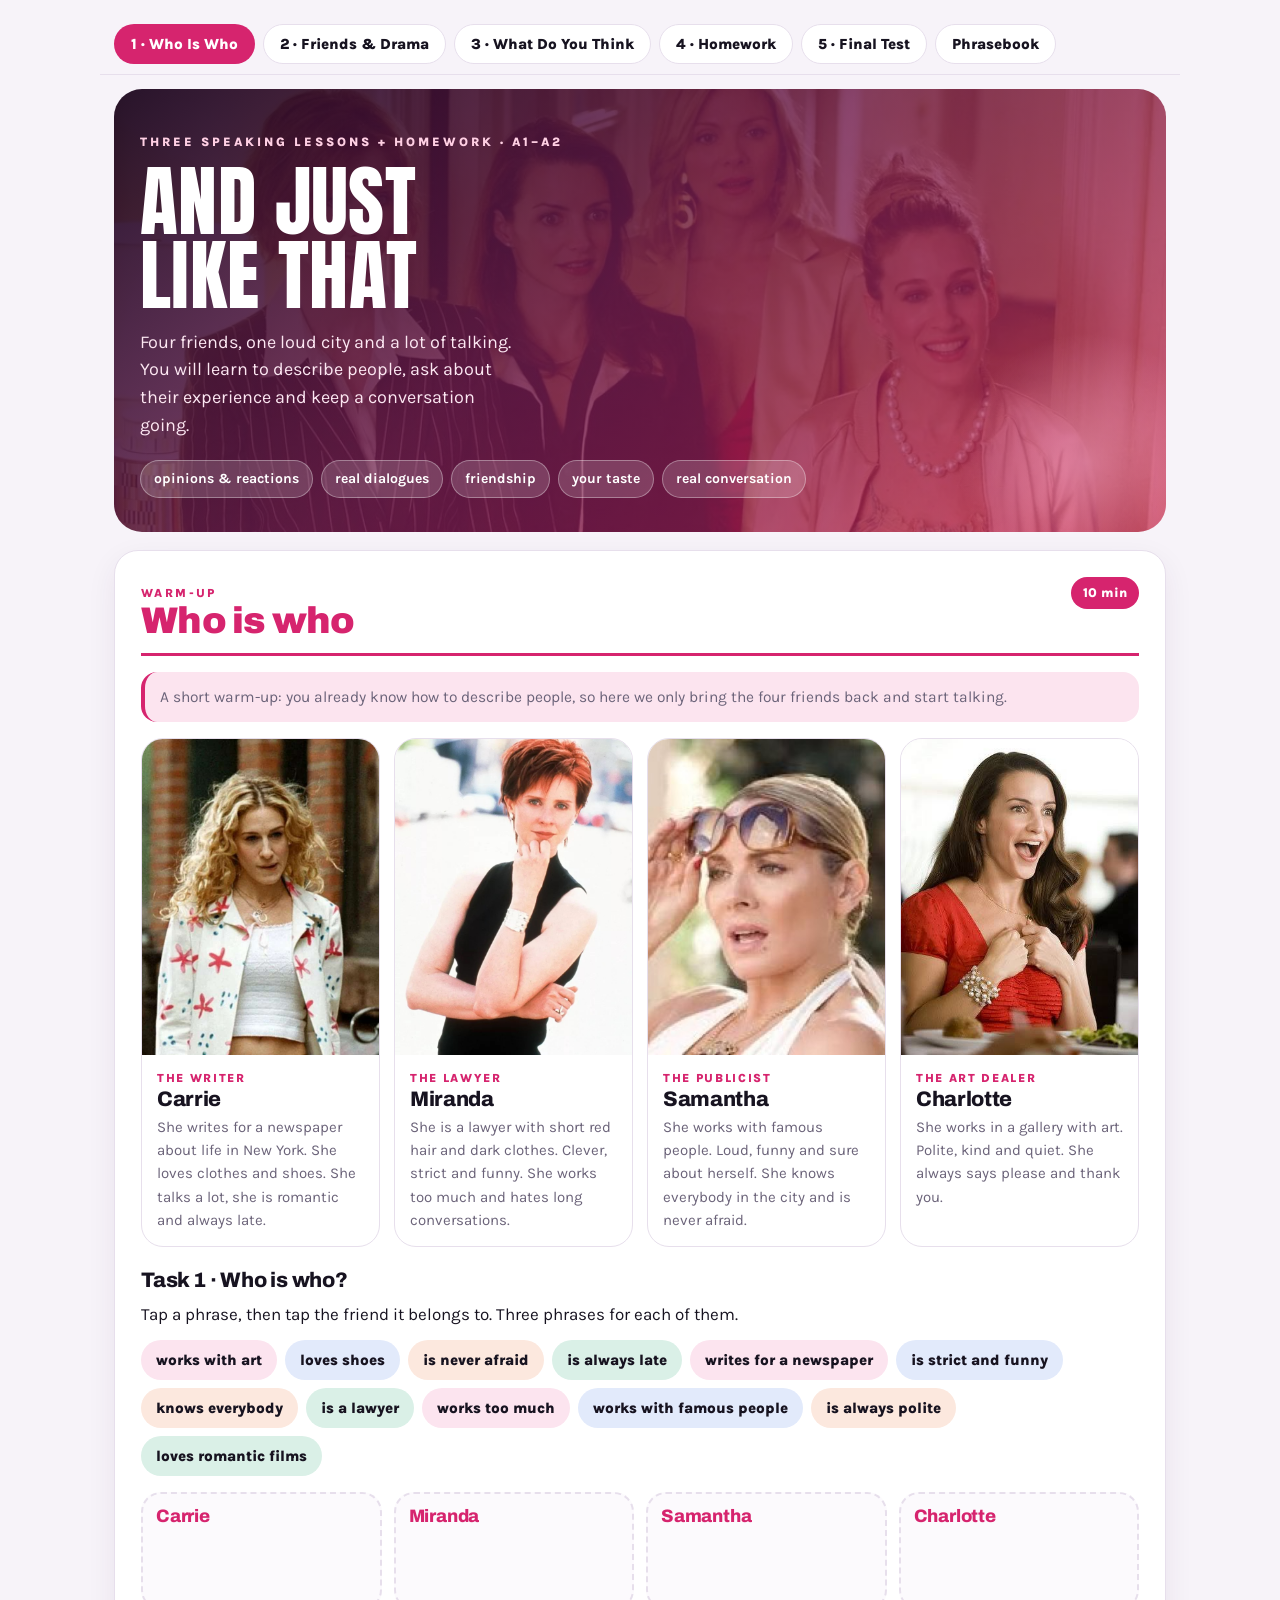
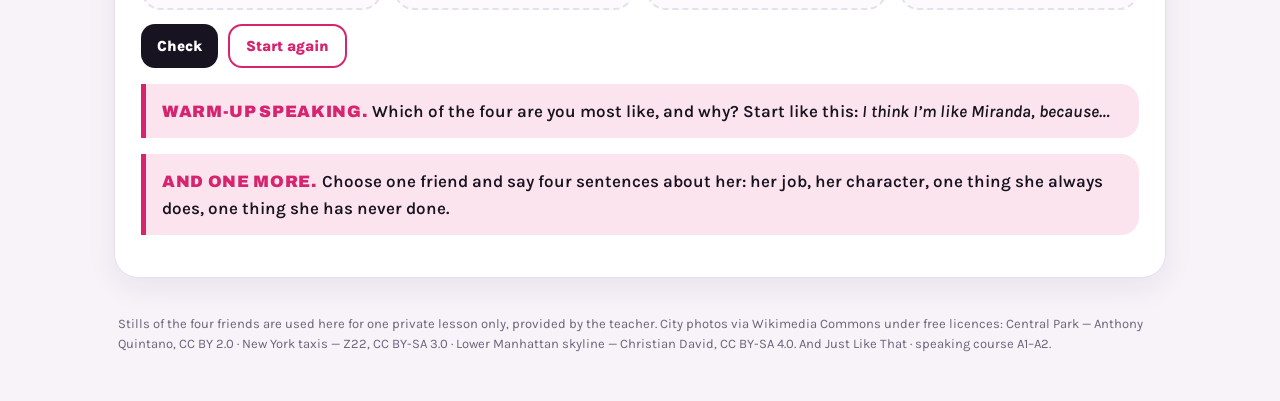
==== commit 6a616055: "Под картинками новая лексика вместо очевидных слов - убраны car, table, restaurant, flowers, jacket " ====
--- a/lesson-city.html
+++ b/lesson-city.html
@@ -222,8 +222,10 @@
 .tscore{font-weight:800;color:var(--accent);margin-left:8px;font-size:17px}
 .fpic{display:block;width:100%;aspect-ratio:16/9;object-fit:cover}
 .fwords{display:flex;flex-wrap:wrap;gap:6px;margin-top:12px}
-.fwords span{border-radius:999px;padding:6px 10px;font-weight:800;font-size:13.5px;
+.fwords span{display:flex;flex-direction:column;gap:1px;border-radius:14px;padding:7px 11px;
   background:var(--accent-soft)}
+.fwords b{font-weight:900;font-size:13.5px;line-height:1.25}
+.fwords i{font-style:normal;font-weight:700;font-size:12px;opacity:.62;line-height:1.25}
 .fwords span:nth-child(3n+2){background:#E2EAFB}
 .fwords span:nth-child(3n+3){background:#FBF0D8}
 .fcards{display:grid;gap:14px;margin:14px 0}
@@ -1285,32 +1287,33 @@
       <h3>Task 7 · Describe the picture · 12 min</h3>
       <div class="task"><b>One minute for every picture. You decide what to say.</b>
         Nobody is going to ask you questions — just look and talk until the minute is over.<br>
-        Under every picture there are five words to get you started. Use <b>all five</b>,
+        Under every picture there are five <b>new</b> words and phrases with the translation.
+        They are not the obvious ones — that is the point. Use <b>all five</b>,
         and say at least one sentence in <b>Present Continuous</b>.</div>
       <div class="fcards">
         <div class="fcard"><img class="fpic" src="scene-game.jpg" alt="A crowd at a game">
           <div class="fbody"><span class="flabel">1</span>
-            <div class="fwords"><span>a stadium</span><span>a seat</span><span>a crowd</span><span>sunglasses</span><span>a fur coat</span></div>
+            <div class="fwords"><span><b>the front row</b><i>первый ряд</i></span><span><b>to cheer</b><i>болеть, кричать за своих</i></span><span><b>overdressed</b><i>слишком нарядно одет</i></span><span><b>out of place</b><i>не на своём месте</i></span><span><b>I’m not really into it</b><i>мне это не особо интересно</i></span></div>
           </div></div>
         <div class="fcard"><img class="fpic" src="scene-cameras.jpg" alt="Photographers in the street">
           <div class="fbody"><span class="flabel">2</span>
-            <div class="fwords"><span>a camera</span><span>a car</span><span>sunglasses</span><span>a leather jacket</span><span>a cup of coffee</span></div>
+            <div class="fwords"><span><b>a convertible</b><i>кабриолет</i></span><span><b>to pull up</b><i>подъехать и остановиться</i></span><span><b>to pose</b><i>позировать</i></span><span><b>to show off</b><i>рисоваться, выпендриваться</i></span><span><b>all eyes on us</b><i>все смотрят на нас</i></span></div>
           </div></div>
         <div class="fcard"><img class="fpic" src="scene-dinner.jpg" alt="Friends at a restaurant">
           <div class="fbody"><span class="flabel">3</span>
-            <div class="fwords"><span>a restaurant</span><span>a table</span><span>a tablecloth</span><span>flowers</span><span>a jacket</span></div>
+            <div class="fwords"><span><b>to lean in</b><i>наклониться поближе</i></span><span><b>to whisper</b><i>шептать</i></span><span><b>to catch up</b><i>поболтать, узнать новости</i></span><span><b>No way!</b><i>да ладно!</i></span><span><b>in the middle of dinner</b><i>прямо посреди ужина</i></span></div>
           </div></div>
         <div class="fcard"><img class="fpic" src="scene-brunch.jpg" alt="Two friends at a café table">
           <div class="fbody"><span class="flabel">4</span>
-            <div class="fwords"><span>a café</span><span>a salad</span><span>flowers</span><span>a coat</span><span>a glass of juice</span></div>
+            <div class="fwords"><span><b>to pick at your food</b><i>ковырять еду</i></span><span><b>to go quiet</b><i>замолчать, притихнуть</i></span><span><b>a heart-to-heart</b><i>разговор по душам</i></span><span><b>to cheer somebody up</b><i>подбодрить кого-то</i></span><span><b>What’s wrong?</b><i>что случилось?</i></span></div>
           </div></div>
         <div class="fcard"><img class="fpic" src="scene-car.jpg" alt="Four friends in a car at night">
           <div class="fbody"><span class="flabel">5</span>
-            <div class="fwords"><span>at night</span><span>a car</span><span>lights</span><span>a fur coat</span><span>to smile</span></div>
+            <div class="fwords"><span><b>on the way home</b><i>по дороге домой</i></span><span><b>to squeeze in</b><i>втиснуться</i></span><span><b>to drop somebody off</b><i>подвезти и высадить</i></span><span><b>to burst out laughing</b><i>расхохотаться</i></span><span><b>The night is young</b><i>вечер только начинается</i></span></div>
           </div></div>
         <div class="fcard"><img class="fpic" src="scene-coats.jpg" alt="Three women in bright coats">
           <div class="fbody"><span class="flabel">6</span>
-            <div class="fwords"><span>a coat</span><span>orange</span><span>red</span><span>to smile</span><span>to talk</span></div>
+            <div class="fwords"><span><b>to stand out</b><i>выделяться</i></span><span><b>to suit somebody</b><i>идти кому-то</i></span><span><b>to bump into somebody</b><i>случайно встретить</i></span><span><b>to chat</b><i>болтать</i></span><span><b>What a coat!</b><i>вот это пальто!</i></span></div>
           </div></div>
       </div>
       <div class="ticks" data-n="6"></div>
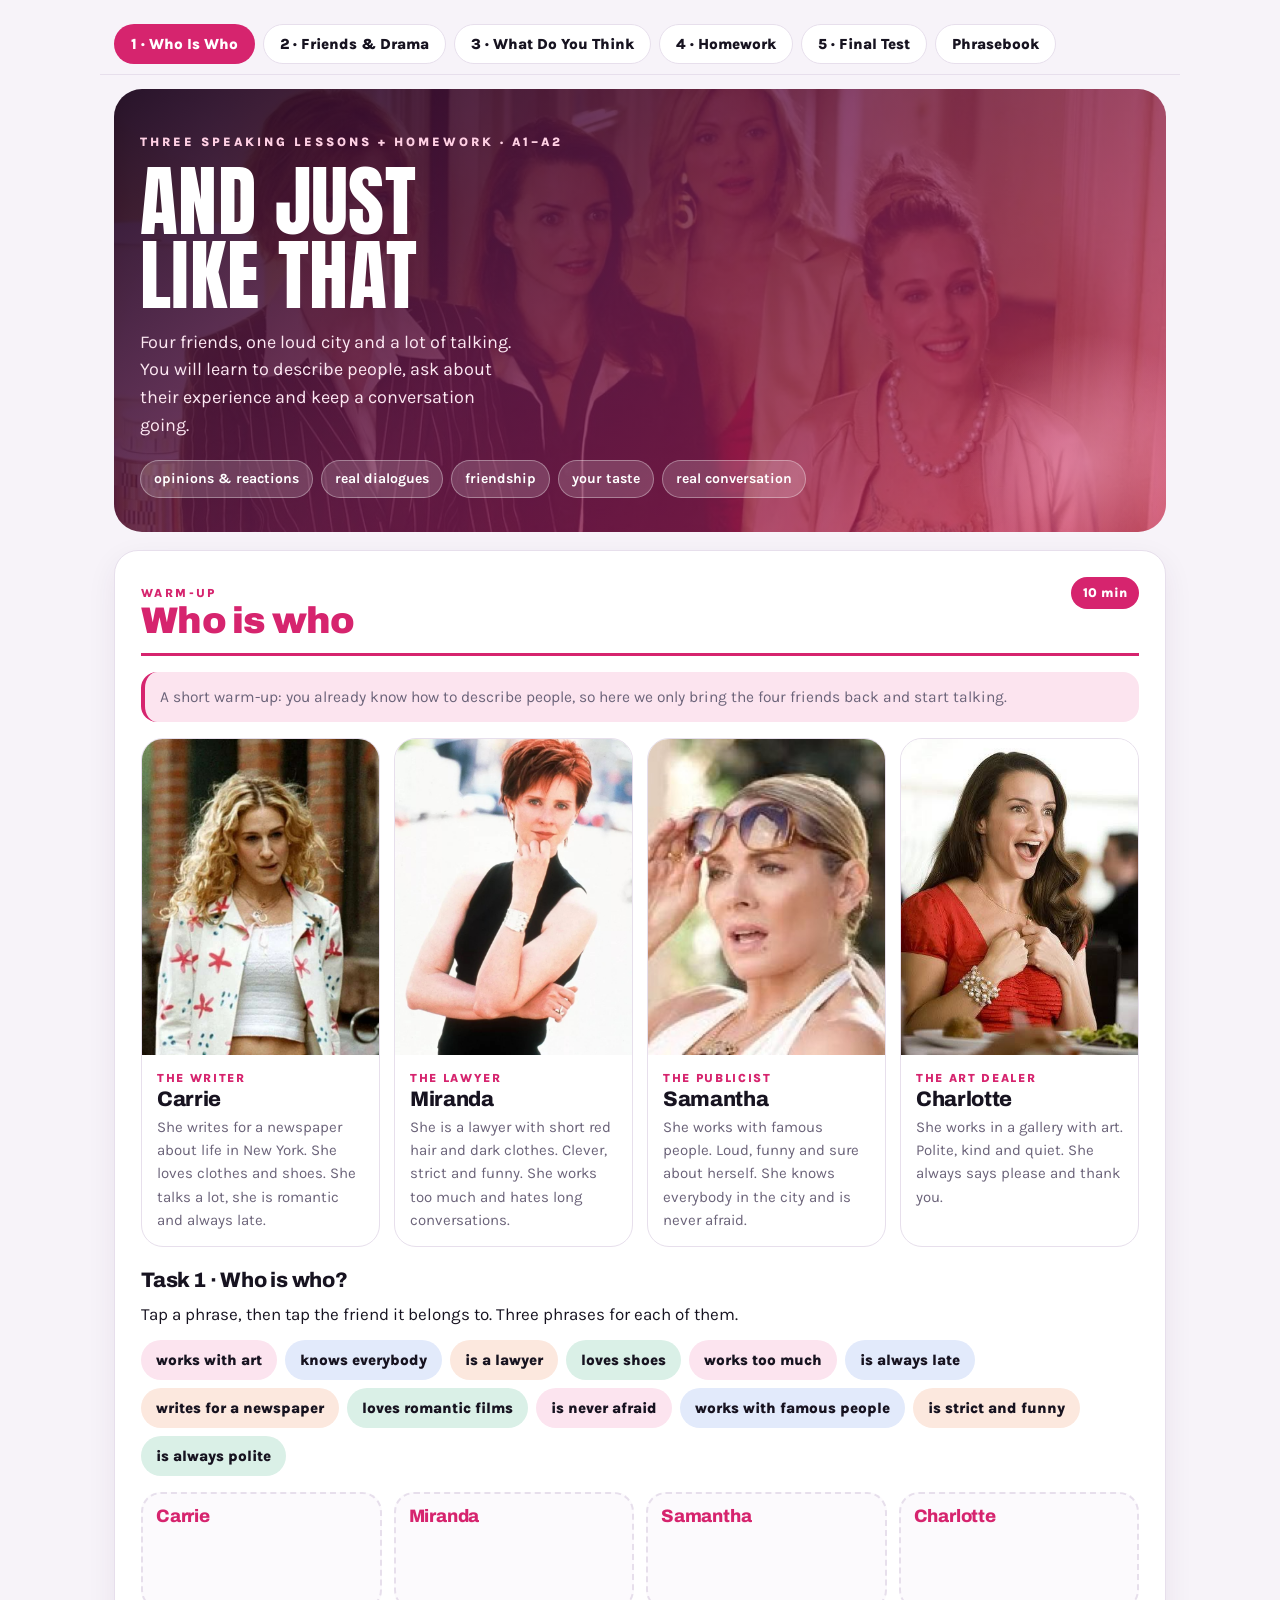
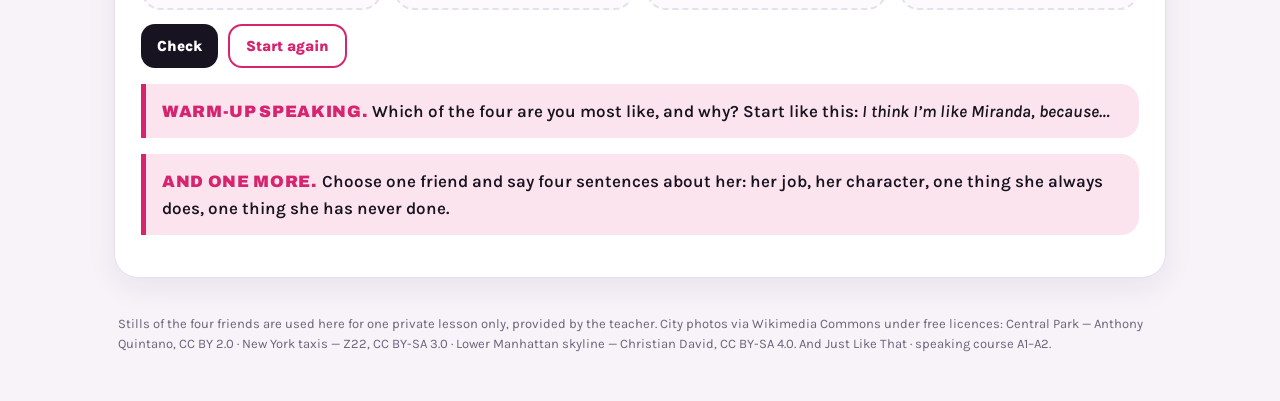
==== commit e26e3486: "Откат: под картинками снова простые пять слов - фразовые глаголы убраны, их ещё не проходили - перев" ====
--- a/lesson-city.html
+++ b/lesson-city.html
@@ -222,10 +222,8 @@
 .tscore{font-weight:800;color:var(--accent);margin-left:8px;font-size:17px}
 .fpic{display:block;width:100%;aspect-ratio:16/9;object-fit:cover}
 .fwords{display:flex;flex-wrap:wrap;gap:6px;margin-top:12px}
-.fwords span{display:flex;flex-direction:column;gap:1px;border-radius:14px;padding:7px 11px;
+.fwords span{border-radius:999px;padding:6px 10px;font-weight:800;font-size:13.5px;
   background:var(--accent-soft)}
-.fwords b{font-weight:900;font-size:13.5px;line-height:1.25}
-.fwords i{font-style:normal;font-weight:700;font-size:12px;opacity:.62;line-height:1.25}
 .fwords span:nth-child(3n+2){background:#E2EAFB}
 .fwords span:nth-child(3n+3){background:#FBF0D8}
 .fcards{display:grid;gap:14px;margin:14px 0}
@@ -1287,33 +1285,32 @@
       <h3>Task 7 · Describe the picture · 12 min</h3>
       <div class="task"><b>One minute for every picture. You decide what to say.</b>
         Nobody is going to ask you questions — just look and talk until the minute is over.<br>
-        Under every picture there are five <b>new</b> words and phrases with the translation.
-        They are not the obvious ones — that is the point. Use <b>all five</b>,
+        Under every picture there are five words to get you started. Use <b>all five</b>,
         and say at least one sentence in <b>Present Continuous</b>.</div>
       <div class="fcards">
         <div class="fcard"><img class="fpic" src="scene-game.jpg" alt="A crowd at a game">
           <div class="fbody"><span class="flabel">1</span>
-            <div class="fwords"><span><b>the front row</b><i>первый ряд</i></span><span><b>to cheer</b><i>болеть, кричать за своих</i></span><span><b>overdressed</b><i>слишком нарядно одет</i></span><span><b>out of place</b><i>не на своём месте</i></span><span><b>I’m not really into it</b><i>мне это не особо интересно</i></span></div>
+            <div class="fwords"><span>a stadium</span><span>a seat</span><span>a crowd</span><span>sunglasses</span><span>a fur coat</span></div>
           </div></div>
         <div class="fcard"><img class="fpic" src="scene-cameras.jpg" alt="Photographers in the street">
           <div class="fbody"><span class="flabel">2</span>
-            <div class="fwords"><span><b>a convertible</b><i>кабриолет</i></span><span><b>to pull up</b><i>подъехать и остановиться</i></span><span><b>to pose</b><i>позировать</i></span><span><b>to show off</b><i>рисоваться, выпендриваться</i></span><span><b>all eyes on us</b><i>все смотрят на нас</i></span></div>
+            <div class="fwords"><span>a camera</span><span>a car</span><span>sunglasses</span><span>a leather jacket</span><span>a cup of coffee</span></div>
           </div></div>
         <div class="fcard"><img class="fpic" src="scene-dinner.jpg" alt="Friends at a restaurant">
           <div class="fbody"><span class="flabel">3</span>
-            <div class="fwords"><span><b>to lean in</b><i>наклониться поближе</i></span><span><b>to whisper</b><i>шептать</i></span><span><b>to catch up</b><i>поболтать, узнать новости</i></span><span><b>No way!</b><i>да ладно!</i></span><span><b>in the middle of dinner</b><i>прямо посреди ужина</i></span></div>
+            <div class="fwords"><span>a restaurant</span><span>a table</span><span>a tablecloth</span><span>flowers</span><span>a jacket</span></div>
           </div></div>
         <div class="fcard"><img class="fpic" src="scene-brunch.jpg" alt="Two friends at a café table">
           <div class="fbody"><span class="flabel">4</span>
-            <div class="fwords"><span><b>to pick at your food</b><i>ковырять еду</i></span><span><b>to go quiet</b><i>замолчать, притихнуть</i></span><span><b>a heart-to-heart</b><i>разговор по душам</i></span><span><b>to cheer somebody up</b><i>подбодрить кого-то</i></span><span><b>What’s wrong?</b><i>что случилось?</i></span></div>
+            <div class="fwords"><span>a café</span><span>a salad</span><span>flowers</span><span>a coat</span><span>a glass of juice</span></div>
           </div></div>
         <div class="fcard"><img class="fpic" src="scene-car.jpg" alt="Four friends in a car at night">
           <div class="fbody"><span class="flabel">5</span>
-            <div class="fwords"><span><b>on the way home</b><i>по дороге домой</i></span><span><b>to squeeze in</b><i>втиснуться</i></span><span><b>to drop somebody off</b><i>подвезти и высадить</i></span><span><b>to burst out laughing</b><i>расхохотаться</i></span><span><b>The night is young</b><i>вечер только начинается</i></span></div>
+            <div class="fwords"><span>at night</span><span>a car</span><span>lights</span><span>a fur coat</span><span>to smile</span></div>
           </div></div>
         <div class="fcard"><img class="fpic" src="scene-coats.jpg" alt="Three women in bright coats">
           <div class="fbody"><span class="flabel">6</span>
-            <div class="fwords"><span><b>to stand out</b><i>выделяться</i></span><span><b>to suit somebody</b><i>идти кому-то</i></span><span><b>to bump into somebody</b><i>случайно встретить</i></span><span><b>to chat</b><i>болтать</i></span><span><b>What a coat!</b><i>вот это пальто!</i></span></div>
+            <div class="fwords"><span>a coat</span><span>orange</span><span>red</span><span>to smile</span><span>to talk</span></div>
           </div></div>
       </div>
       <div class="ticks" data-n="6"></div>
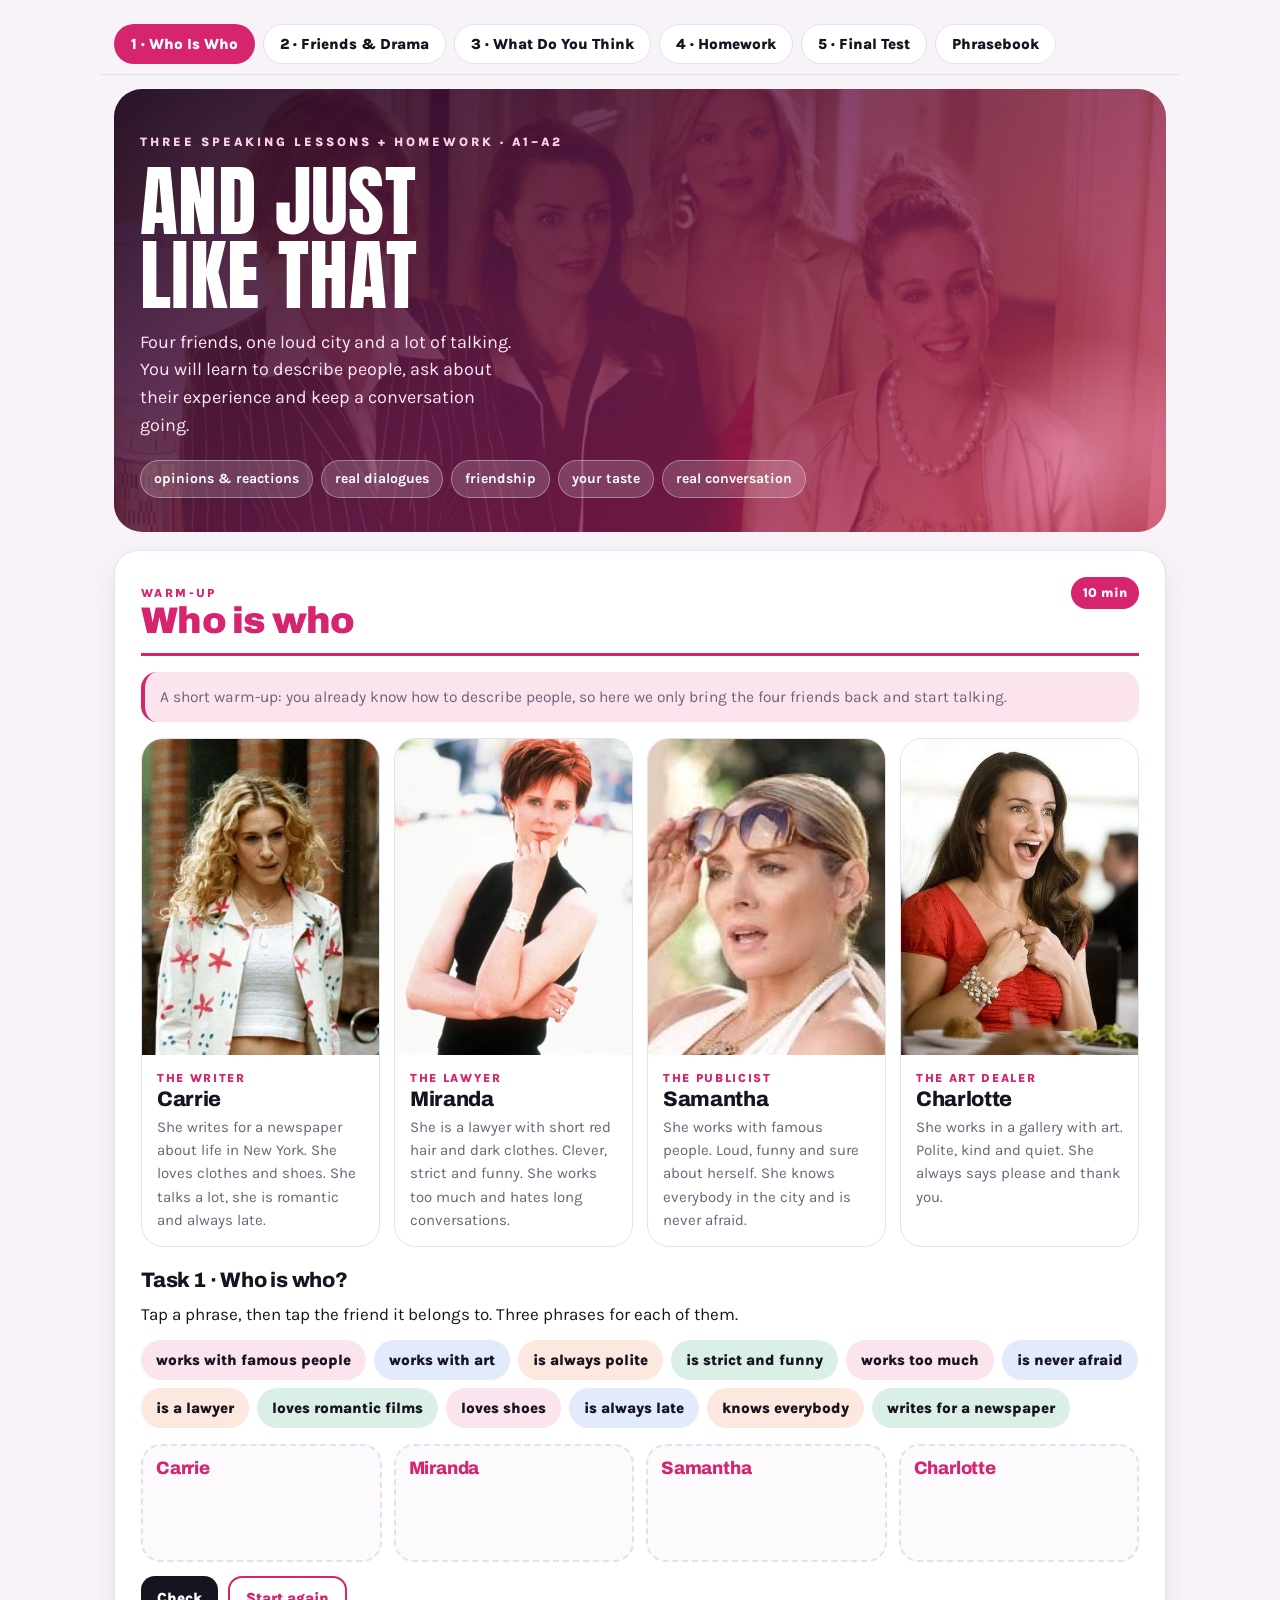
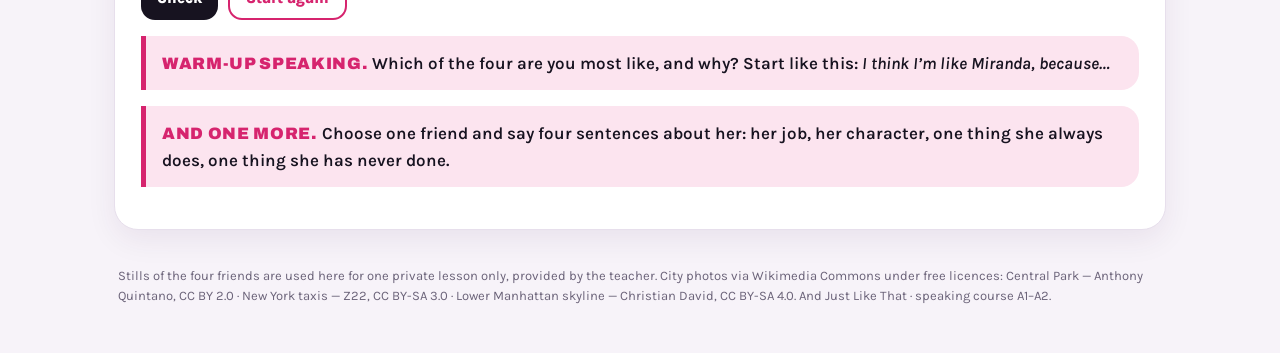
==== commit 4536fa3a: "Разминка на четыре времени в начале финального теста - четыре карточки, по одной на время: когда исп" ====
--- a/lesson-city.html
+++ b/lesson-city.html
@@ -235,6 +235,7 @@
 .flabel{display:inline-block;background:var(--accent);color:#fff;border-radius:999px;
   padding:7px 13px;font-family:var(--display);font-weight:900;font-size:15px;margin-bottom:9px}
 .fsit{font-weight:600;line-height:1.5}
+.fcard .ru{color:var(--muted);font-size:14px;font-weight:700;margin-top:12px}
 .credits{color:var(--muted);font-size:13px;line-height:1.5;padding:18px 4px 34px}
 .lesson{display:none}
 .lesson.active{display:block}
@@ -1106,13 +1107,74 @@
     <div class="section">
       <div class="section-head">
         <div><div class="kicker">End of the topic</div><h2>Final Test</h2></div>
-        <span class="time">60–70 min</span>
+        <span class="time">70–80 min</span>
       </div>
       <p class="teacher">Everything from the three lessons, mixed together — words, endings,
         tenses, advice and pictures. No dictionary and no notes.
         It is long on purpose: if one lesson is not enough, finish it in the next one.<br>
+        Start with the <b>warm-up</b>: four tenses out loud, before anything else.<br>
         <b>Tasks 1 and 4</b> the app checks by itself. In the other tasks you <b>say</b> the answer
         out loud first, and only then we press <b>Check answers</b> together.</p>
+
+      <h3>Warm-up · Four tenses out loud · 8 min</h3>
+      <div class="task"><b>No writing here — only your voice.</b> Four cards, four tenses.
+        On every card take <b>one time word</b> and <b>at least three verbs</b> and talk.
+        Five sentences for each card, and they have to be true.</div>
+      <div class="fcards">
+        <div class="fcard">
+          <div class="fscene">📅 ☕ 🎧</div>
+          <div class="fbody"><span class="flabel">Present Simple</span>
+            <div class="fsit">What you do again and again: your normal week.</div>
+            <div class="ru" style="margin-top:10px">Time words — one of them in every sentence:</div>
+            <div class="fwords"><span>every day</span><span>usually</span><span>never</span><span>on Mondays</span><span>twice a week</span></div>
+            <div class="ru">Verbs to use:</div>
+            <div class="fwords"><span>to get up</span><span>to go to school</span><span>to hang out</span><span>to argue</span><span>to help out</span></div>
+            <div class="task" style="margin-top:12px"><b>Say it.</b> Tell me about a normal week of yours. Five sentences, and at least two of them about somebody else — <b>he</b> or <b>she</b>, so don’t forget the <b>-s</b>.</div>
+          </div></div>
+        <div class="fcard">
+          <div class="fscene">📱 👀 💬</div>
+          <div class="fbody"><span class="flabel">Present Continuous</span>
+            <div class="fsit">What is happening at this very moment.</div>
+            <div class="ru" style="margin-top:10px">Time words — one of them in every sentence:</div>
+            <div class="fwords"><span>now</span><span>right now</span><span>at the moment</span><span>today</span><span>this week</span></div>
+            <div class="ru">Verbs to use:</div>
+            <div class="fwords"><span>to sit</span><span>to wait</span><span>to watch</span><span>to text</span><span>to listen to</span></div>
+            <div class="task" style="margin-top:12px"><b>Say it.</b> Look around the room and out of the window. Five sentences about what is happening right now — you, me, the people outside. Every sentence with <b>am / is / are</b> and <b>-ing</b>.</div>
+          </div></div>
+        <div class="fcard">
+          <div class="fscene">🌙 🎒 🍕</div>
+          <div class="fbody"><span class="flabel">Past Simple</span>
+            <div class="fsit">Finished. It happened and it is over.</div>
+            <div class="ru" style="margin-top:10px">Time words — one of them in every sentence:</div>
+            <div class="fwords"><span>yesterday</span><span>last week</span><span>two days ago</span><span>on Friday</span><span>when I was ten</span></div>
+            <div class="ru">Verbs to use:</div>
+            <div class="fwords"><span>go → went</span><span>have → had</span><span>see → saw</span><span>tell → told</span><span>break → broke</span></div>
+            <div class="task" style="margin-top:12px"><b>Say it.</b> Tell me about yesterday, from morning to night. Five sentences, at least two irregular verbs, and one sentence with <b>didn’t</b>.</div>
+          </div></div>
+        <div class="fcard">
+          <div class="fscene">🔜 ✈️ 🎁</div>
+          <div class="fbody"><span class="flabel">Future Simple</span>
+            <div class="fsit">A plan or a promise. It has not happened yet.</div>
+            <div class="ru" style="margin-top:10px">Time words — one of them in every sentence:</div>
+            <div class="fwords"><span>tomorrow</span><span>tonight</span><span>next week</span><span>in two days</span><span>one day</span></div>
+            <div class="ru">Verbs to use:</div>
+            <div class="fwords"><span>to call</span><span>to finish</span><span>to try</span><span>to apologise</span><span>to travel</span></div>
+            <div class="task" style="margin-top:12px"><b>Say it.</b> What will you do tomorrow, and what will you never do? Five sentences with <b>will</b> and one with <b>won’t</b>.</div>
+          </div></div>
+      </div>
+
+      <div class="gram">
+        <h3>And now the same story four times</h3>
+        <table>
+          <tr><td>the situation</td><td>You promised a friend you would help — and then you forgot.</td></tr>
+          <tr><td>Past Simple</td><td>What happened? <i>Last week I promised…</i></td></tr>
+          <tr><td>Present Continuous</td><td>What is happening now? <i>Right now she is…</i></td></tr>
+          <tr><td>Present Simple</td><td>What do you usually do in this situation? <i>I usually…</i></td></tr>
+          <tr><td>Future Simple</td><td>What will you do about it? <i>Tonight I will…</i></td></tr>
+        </table>
+        <div class="ex">One story, four tenses, no notes. This is the whole warm-up in one minute.</div>
+      </div>
+      <div class="ticks" data-n="5"></div>
 
       <h3>Task 1 · The words, all mixed · 8 min</h3>
       <div class="task"><b>Put the phrase back.</b> Twelve sentences from three different lessons,
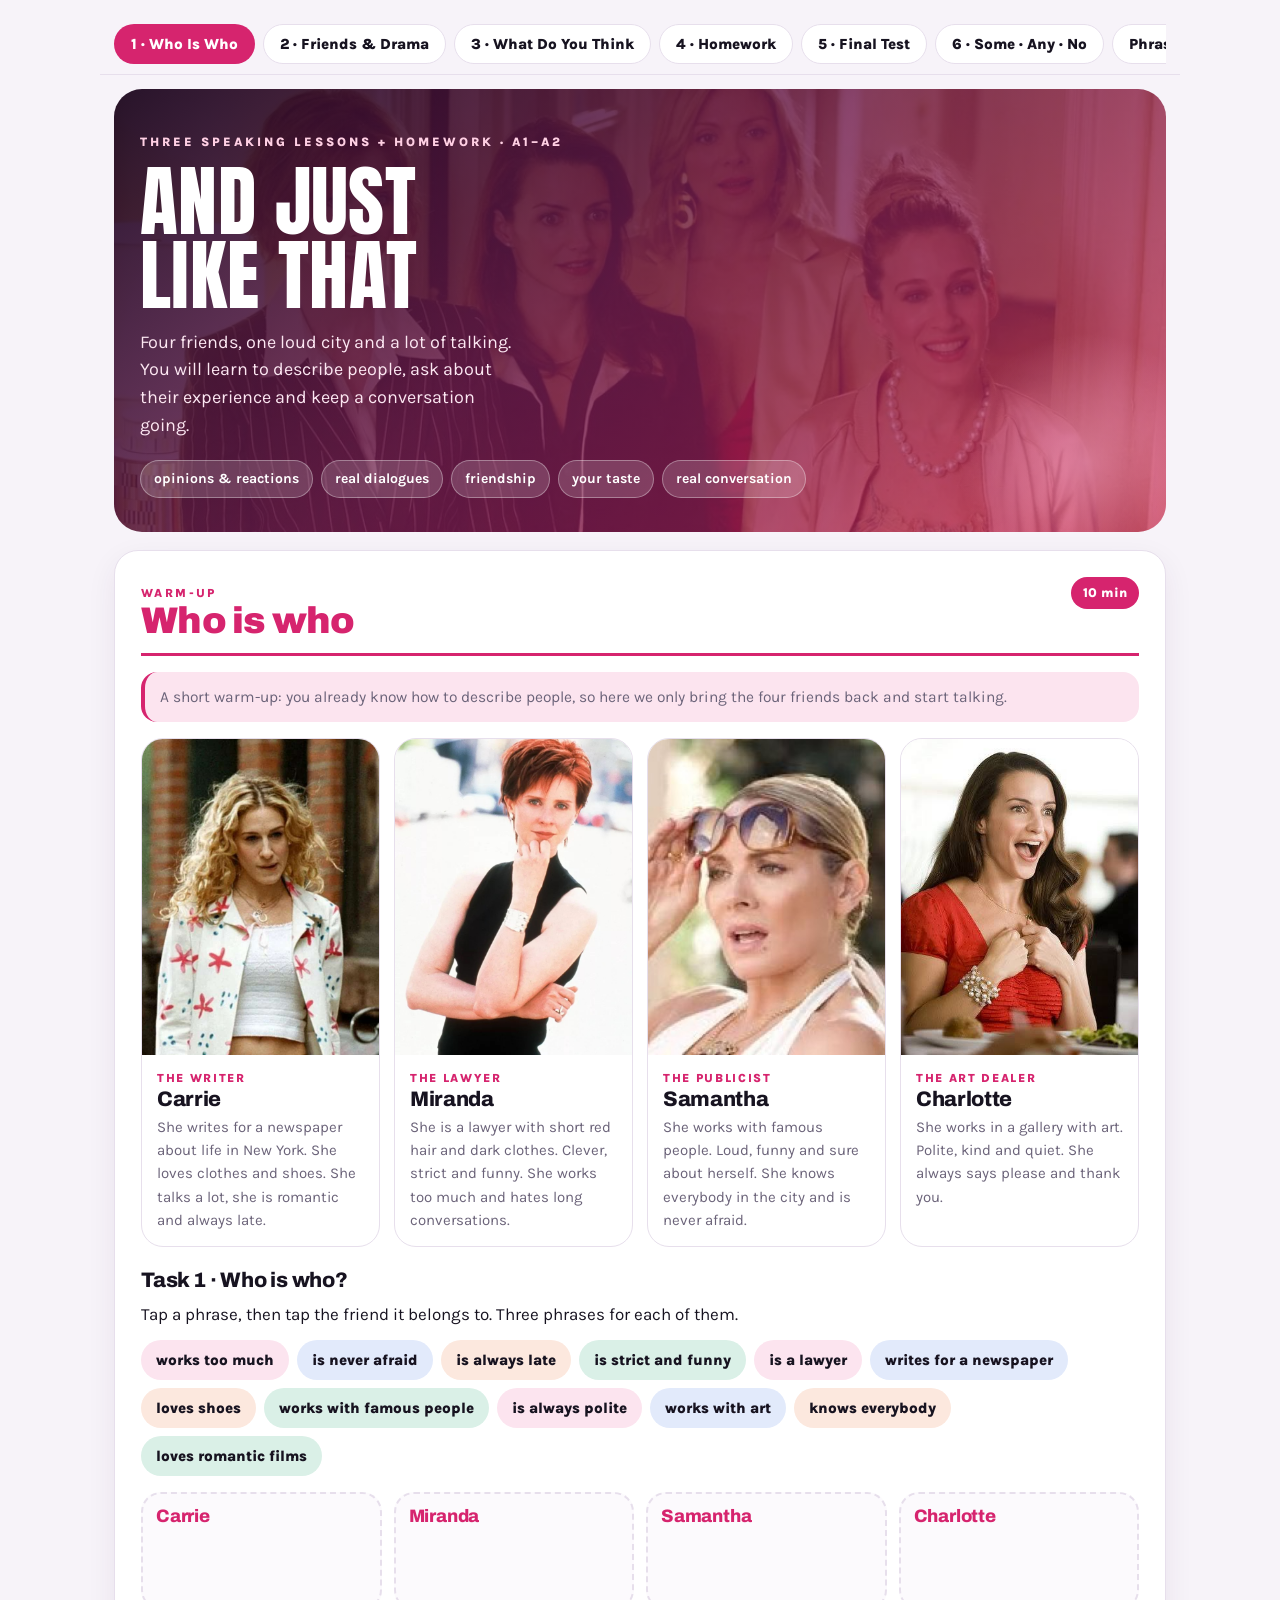
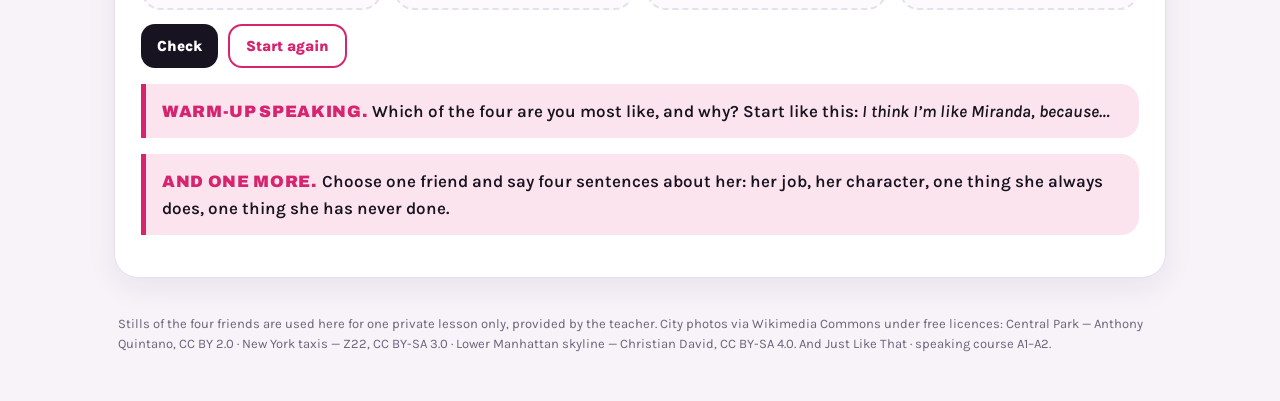
==== commit 6f0eb0bb: "Новая глава Some · Any · No - правило одной таблицей: плюс, вопрос, not и форма без not - русская ка" ====
--- a/lesson-city.html
+++ b/lesson-city.html
@@ -21,6 +21,7 @@
 .t4{--accent:#7A34C8;--accent-soft:#EEE3FB;--grad:linear-gradient(140deg,#230C3D,#5A1F94 45%,#9A4FE0)}
 .t5{--accent:#0F7355;--accent-soft:#DAF0E7;--grad:linear-gradient(140deg,#06251C,#0E5E46 45%,#1E9B72)}
 .t6{--accent:#B3123C;--accent-soft:#FCE1E8;--grad:linear-gradient(140deg,#2E0310,#7C0A28 45%,#D1274F)}
+.t7{--accent:#0E6E82;--accent-soft:#DDF1F6;--grad:linear-gradient(140deg,#03222A,#0A5263 45%,#1498B4)}
 
 *{box-sizing:border-box}
 body{margin:0;background:var(--paper);color:var(--ink);font-family:var(--body);font-size:17px;line-height:1.55}
@@ -48,7 +49,8 @@
 .navrow .navbtn:nth-child(3).active{background:#7A34C8}
 .navrow .navbtn:nth-child(4).active{background:#2456C6}
 .navrow .navbtn:nth-child(5).active{background:#B3123C}
-.navrow .navbtn:nth-child(6).active{background:#0F7355}
+.navrow .navbtn:nth-child(6).active{background:#0E6E82}
+.navrow .navbtn:nth-child(7).active{background:#0F7355}
 .navbtn.active{color:#fff;border-color:transparent}
 
 .hero{position:relative;border-radius:28px;overflow:hidden;padding:44px 26px 34px;color:#fff;
@@ -221,6 +223,18 @@
 .tick.on{background:#2C7A5B;border-color:#2C7A5B;color:#fff}
 .tscore{font-weight:800;color:var(--accent);margin-left:8px;font-size:17px}
 .fpic{display:block;width:100%;aspect-ratio:16/9;object-fit:cover}
+.sline{background:var(--white);border:1px solid var(--line);border-radius:18px;
+  padding:14px;margin-bottom:12px}
+.sline.done{border-color:#2C7A5B}
+.stext{font-weight:600;line-height:1.6;font-size:16.5px}
+.stext .sgap{display:inline-block;min-width:92px;border-bottom:3px solid var(--accent);
+  text-align:center;font-weight:900;color:var(--accent);padding:0 6px}
+.sopts{display:flex;flex-wrap:wrap;gap:8px;margin-top:12px}
+.opt{background:var(--accent-soft);border:2px solid transparent;border-radius:999px;
+  padding:11px 15px;font-weight:800;font-size:15px;font-family:var(--body);cursor:pointer}
+.opt.ok{background:#2C7A5B;color:#fff}
+.opt.no{background:#FDE8EC;border-color:#C2323F;color:#8C1F2B}
+.opt.off{opacity:.35;pointer-events:none}
 .fwords{display:flex;flex-wrap:wrap;gap:6px;margin-top:12px}
 .fwords span{border-radius:999px;padding:6px 10px;font-weight:800;font-size:13.5px;
   background:var(--accent-soft)}
@@ -263,6 +277,7 @@
       <button class="navbtn" onclick="showLesson(4,this)">3 · What Do You Think</button>
       <button class="navbtn" onclick="showLesson(6,this)">4 · Homework</button>
       <button class="navbtn" onclick="showLesson(7,this)">5 · Final Test</button>
+      <button class="navbtn" onclick="showLesson(8,this)">6 · Some · Any · No</button>
       <button class="navbtn" onclick="showLesson(5,this)">Phrasebook</button>
     </div>
   </div>
@@ -1396,6 +1411,128 @@
           Answer, give two reasons, and give one piece of advice.</div>
       </div>
       <div class="ticks" data-n="2"></div>
+    </div>
+  </main>
+
+  <!-- ================= SOME · ANY · NO ================= -->
+  <main id="lesson8" class="lesson t7">
+    <div class="section">
+      <div class="section-head">
+        <div><div class="kicker">Extra chapter</div><h2>Some · Any · No</h2></div>
+        <span class="time">35 min</span>
+      </div>
+      <p class="teacher">something · anything · nothing · somebody · anybody · nobody.<br>
+        Six words, one rule. Look at the <b>shape of the sentence</b> and the word chooses itself.</p>
+
+      <div class="gram">
+        <h3>Look at the sentence, not at the meaning</h3>
+        <table>
+          <tr><td>+ it is true</td><td><b>some</b>thing · <b>some</b>body<br>
+            <i>I saw somebody in the park.</i></td></tr>
+          <tr><td>? a question</td><td><b>any</b>thing · <b>any</b>body<br>
+            <i>Did you see anybody?</i> · <i>Do you have anything for me?</i></td></tr>
+          <tr><td>− with <b>not</b></td><td><b>any</b>thing · <b>any</b>body<br>
+            <i>I didn’t see anybody.</i> · <i>I don’t have anything.</i></td></tr>
+          <tr><td>− without <b>not</b></td><td><b>no</b>thing · <b>no</b>body<br>
+            <i>I saw nobody.</i> · <i>I have nothing.</i></td></tr>
+        </table>
+        <div class="ex">Short cut: <b>+ → some</b> · <b>? → any</b> · <b>not → any</b> · <b>no not → no</b></div>
+      </div>
+
+      <div class="card">
+        <h4>Почему так — по-русски</h4>
+        <div class="ru" style="line-height:1.6">
+          <p><b>some-</b> — «что-то», «кто-то». Ставим, когда просто рассказываем, и это правда.</p>
+          <p><b>any-</b> — «что-нибудь», «кто-нибудь» в вопросе. А рядом с <b>not</b> то же самое
+            <b>any-</b> переводится уже как «ничего», «никого»: <i>I don’t know anything</i> — я ничего не знаю.</p>
+          <p><b>no-</b> — это <b>not + any</b>, слепленные в одно слово. Отрицание уже внутри.</p>
+          <p><b>Главная ошибка русского человека.</b> По-русски «я <u>ничего</u> <u>не</u> знаю» — два
+            отрицания, и это правильно. По-английски отрицание в предложении может быть
+            <b>только одно</b>: либо <i>I don’t know <b>anything</b></i>, либо <i>I know <b>nothing</b></i>.
+            <i>I don’t know nothing</i> — так нельзя.</p>
+          <p><b>Одно исключение.</b> <b>any</b> в утверждении значит «любой»:
+            <i>Take anything you want</i> — бери что хочешь.</p>
+        </div>
+      </div>
+
+      <h3>Task 1 · Three doors · 10 min</h3>
+      <div class="task"><b>Tap the word that fits.</b> Don’t think about the meaning —
+        look at the sentence first: is it <b>+</b>, is it <b>?</b>, is there a <b>not</b>?
+        Wrong tap shows you why.</div>
+      <div id="someBox"></div>
+      <div class="row-btn">
+        <button class="btn ghost" onclick="buildSome()">Start again</button>
+        <span class="score" id="someScore"></span>
+      </div>
+
+      <h3>Task 2 · The same thing, two ways · 8 min</h3>
+      <div class="task"><b>Say it without <i>not</i>.</b> Every sentence here has
+        <b>not + any</b>. Rewrite it with <b>nothing</b> or <b>nobody</b> — the meaning stays
+        exactly the same.<br>
+        <i>I don’t have anything. → I have nothing.</i></div>
+      <div class="tbox" id="sw2">
+        <div class="tline"><span class="n">1</span>I don’t have anything for you.<br>
+          → <input class="ti" data-a="i have nothing for you|I have nothing for you." autocapitalize="off" autocomplete="off" spellcheck="false" style="width:100%;max-width:22em"></div>
+        <div class="tline"><span class="n">2</span>I didn’t see anybody there.<br>
+          → <input class="ti" data-a="i saw nobody there" autocapitalize="off" autocomplete="off" spellcheck="false" style="width:100%;max-width:22em"></div>
+        <div class="tline"><span class="n">3</span>There isn’t anything in the fridge.<br>
+          → <input class="ti" data-a="there is nothing in the fridge|there’s nothing in the fridge|there s nothing in the fridge" autocapitalize="off" autocomplete="off" spellcheck="false" style="width:100%;max-width:22em"></div>
+        <div class="tline"><span class="n">4</span>She didn’t say anything.<br>
+          → <input class="ti" data-a="she said nothing" autocapitalize="off" autocomplete="off" spellcheck="false" style="width:100%;max-width:22em"></div>
+        <div class="tline"><span class="n">5</span>We don’t know anybody here.<br>
+          → <input class="ti" data-a="we know nobody here" autocapitalize="off" autocomplete="off" spellcheck="false" style="width:100%;max-width:22em"></div>
+        <div class="tline"><span class="n">6</span>He didn’t tell anybody.<br>
+          → <input class="ti" data-a="he told nobody" autocapitalize="off" autocomplete="off" spellcheck="false" style="width:100%;max-width:22em"></div>
+        <div class="row-btn">
+          <button class="btn" onclick="checkType('sw2')">Check answers</button>
+          <button class="btn ghost" onclick="clearType('sw2')">Clear</button>
+          <span class="score"></span>
+        </div>
+      </div>
+
+      <h3>Task 3 · One negative is enough · 7 min</h3>
+      <div class="task"><b>Every sentence has two negatives — one too many.</b>
+        The <b class="was">red word</b> is wrong because <b>not</b> is already there.
+        Type the right word.</div>
+      <div class="tbox" id="sw3">
+        <div class="tline"><span class="n">1</span>I don’t know <span class="was">nothing</span> about it.<br>
+          → I don’t know <input class="ti" data-a="anything" autocapitalize="off" autocomplete="off" spellcheck="false"> about it.</div>
+        <div class="tline"><span class="n">2</span>She didn’t say <span class="was">nothing</span> .<br>
+          → She didn’t say <input class="ti" data-a="anything" autocapitalize="off" autocomplete="off" spellcheck="false"> .</div>
+        <div class="tline"><span class="n">3</span>We don’t have <span class="was">no</span> time.<br>
+          → We don’t have <input class="ti" data-a="any" autocapitalize="off" autocomplete="off" spellcheck="false"> time.</div>
+        <div class="tline"><span class="n">4</span>He never tells <span class="was">nobody</span> .<br>
+          → He never tells <input class="ti" data-a="anybody" autocapitalize="off" autocomplete="off" spellcheck="false"> .</div>
+        <div class="tline"><span class="n">5</span>I can’t find <span class="was">nothing</span> in this bag.<br>
+          → I can’t find <input class="ti" data-a="anything" autocapitalize="off" autocomplete="off" spellcheck="false"> in this bag.</div>
+        <div class="tline"><span class="n">6</span>They didn’t invite <span class="was">nobody</span> .<br>
+          → They didn’t invite <input class="ti" data-a="anybody" autocapitalize="off" autocomplete="off" spellcheck="false"> .</div>
+        <div class="row-btn">
+          <button class="btn" onclick="checkType('sw3')">Check answers</button>
+          <button class="btn ghost" onclick="clearType('sw3')">Clear</button>
+          <span class="score"></span>
+        </div>
+      </div>
+
+      <h3>Task 4 · Ask me five questions · 5 min</h3>
+      <div class="task"><b>Out loud, no writing.</b> Ask me five questions about my day,
+        and every question must have <b>anything</b>, <b>anybody</b> or <b>anywhere</b> in it.
+        I answer, and then you ask the next one.</div>
+      <div class="pair">
+        <div class="line">Did you see <b>anybody</b> interesting today?</div>
+        <div class="line">Did anybody tell you <b>anything</b> about it?</div>
+        <div class="line">Do you have <b>anything</b> to do tonight?</div>
+        <div class="line">Are you going <b>anywhere</b> at the weekend?</div>
+        <div class="line">Is there <b>anything</b> you want to ask me?</div>
+      </div>
+      <div class="ticks" data-n="5"></div>
+
+      <h3>Task 5 · Nothing happened · 5 min</h3>
+      <div class="task"><b>The most boring day of your life.</b> Talk for one minute about a day
+        when <b>nothing</b> happened and you saw <b>nobody</b>.
+        Use <b>nothing</b> and <b>nobody</b> at least three times — and not a single <b>not</b>
+        next to them.</div>
+      <div class="ticks" data-n="1"></div>
     </div>
   </main>
 
@@ -1937,6 +2074,73 @@
   if (sc) sc.textContent = '';
 }
 
+/* ---------- три двери: тыкаем слово и сразу видим, почему ---------- */
+var SOME = [
+  ['Look, there is ', ' in your bag.', 'something', ['something', 'anything', 'nothing'],
+   'Это утверждение: ни вопроса, ни not. Значит some-.'],
+  ['Did you buy ', ' for her birthday?', 'anything', ['something', 'anything', 'nothing'],
+   'Это вопрос, а в вопросе всегда any-.'],
+  ['I didn’t tell ', ' about it.', 'anybody', ['somebody', 'anybody', 'nobody'],
+   'Рядом уже стоит didn’t. Второе отрицание нельзя, значит any-.'],
+  ['', ' called me yesterday, but I don’t know who it was.', 'Somebody', ['Somebody', 'Anybody', 'Nobody'],
+   'Кто-то правда звонил, это утверждение. Значит some-.'],
+  ['I looked in the fridge. There is ', ' there, it is empty.', 'nothing', ['something', 'anything', 'nothing'],
+   'Слова not здесь нет, а смысл отрицательный. Значит no-.'],
+  ['Is there ', ' at home?', 'anybody', ['somebody', 'anybody', 'nobody'],
+   'Вопрос — значит any-.'],
+  ['She said ', '. She just looked at me and left.', 'nothing', ['something', 'anything', 'nothing'],
+   'Not нет, а сказать надо «ничего». Значит no-.'],
+  ['We don’t have ', ' time, hurry up!', 'any', ['some', 'any', 'no'],
+   'Рядом don’t. Отрицание уже есть, значит any-.'],
+  ['I met ', ' from my old school yesterday.', 'somebody', ['somebody', 'anybody', 'nobody'],
+   'Встреча правда была, это утверждение. Значит some-.'],
+  ['', ' knows the answer. We are all stuck.', 'Nobody', ['Somebody', 'Anybody', 'Nobody'],
+   'Not в предложении нет, а смысл «никто». Значит no-.']
+];
+var someDone = 0;
+function buildSome(){
+  var box = document.getElementById('someBox');
+  if (!box) return;
+  someDone = 0;
+  box.innerHTML = SOME.map(function (s, i) {
+    var opts = s[3].map(function (w) {
+      return '<button class="opt" type="button" data-i="' + i + '" data-w="' + w + '">' + w + '</button>';
+    }).join('');
+    return '<div class="sline" data-i="' + i + '">' +
+      '<div class="stext">' + s[0] + '<span class="sgap">&nbsp;</span>' + s[1] + '</div>' +
+      '<div class="sopts">' + opts + '</div>' +
+      '<div class="why"></div></div>';
+  }).join('');
+  var sc = document.getElementById('someScore');
+  if (sc) sc.textContent = '0 / ' + SOME.length;
+}
+function initSome(){
+  var box = document.getElementById('someBox');
+  if (!box) return;
+  box.addEventListener('click', function (e) {
+    var b = e.target.closest('.opt');
+    if (!b) return;
+    var row = b.closest('.sline');
+    if (!row || row.classList.contains('done')) return;
+    var s = SOME[+b.dataset.i];
+    var why = row.querySelector('.why');
+    if (b.dataset.w !== s[2]) {          /* не то слово: объясняем и ждём ещё попытку */
+      b.classList.add('no');
+      why.textContent = s[4];
+      why.classList.add('on');
+      return;
+    }
+    b.classList.add('ok');
+    row.classList.add('done');
+    row.querySelector('.sgap').textContent = s[2];
+    why.classList.remove('on');
+    row.querySelectorAll('.opt').forEach(function (x) { if (x !== b) x.classList.add('off'); });
+    someDone++;
+    var sc = document.getElementById('someScore');
+    if (sc) sc.textContent = someDone + ' / ' + SOME.length;
+  });
+}
+
 document.addEventListener('DOMContentLoaded', function(){
   buildMatch();
   buildWords();
@@ -1944,6 +2148,8 @@
   buildFinal();
   initSet('f');
   buildTicks();
+  buildSome();
+  initSome();
   buildOrder('story3');
   initSortable(document.getElementById('story3'));
   buildGaps();
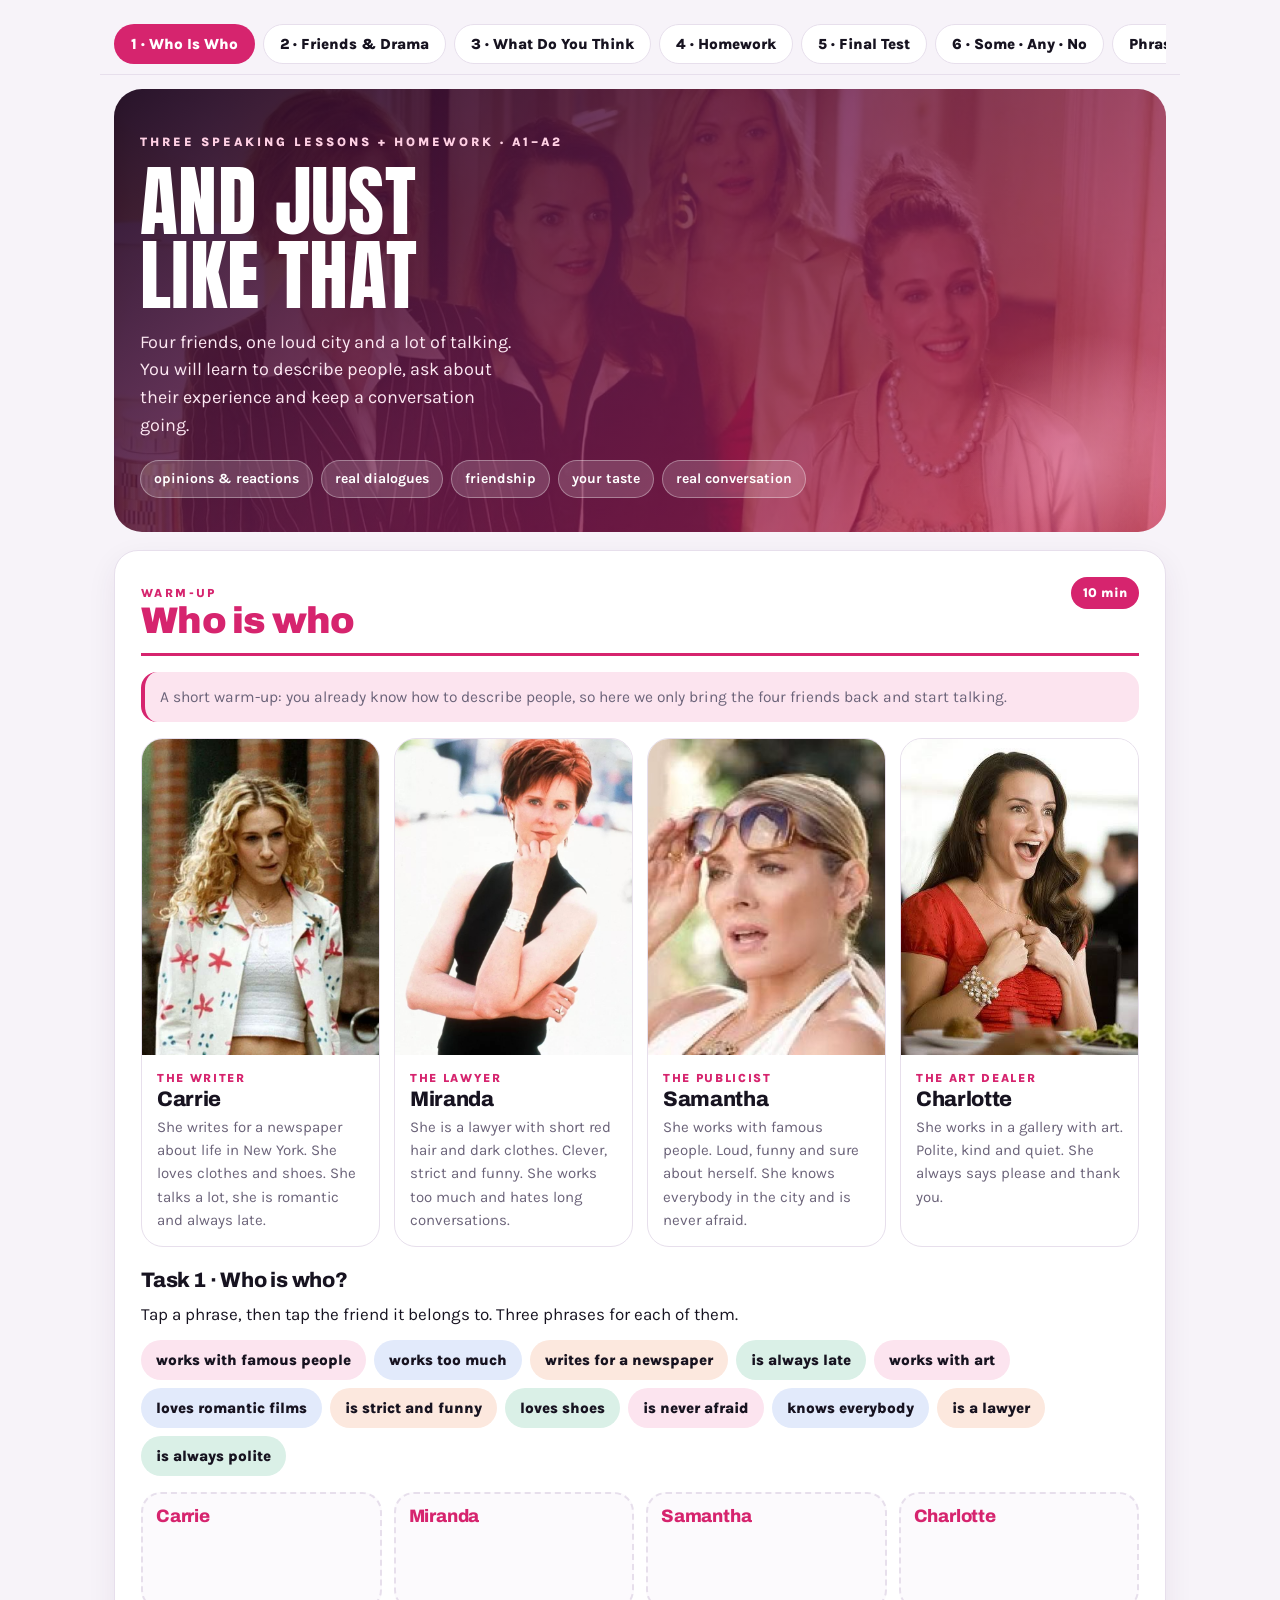
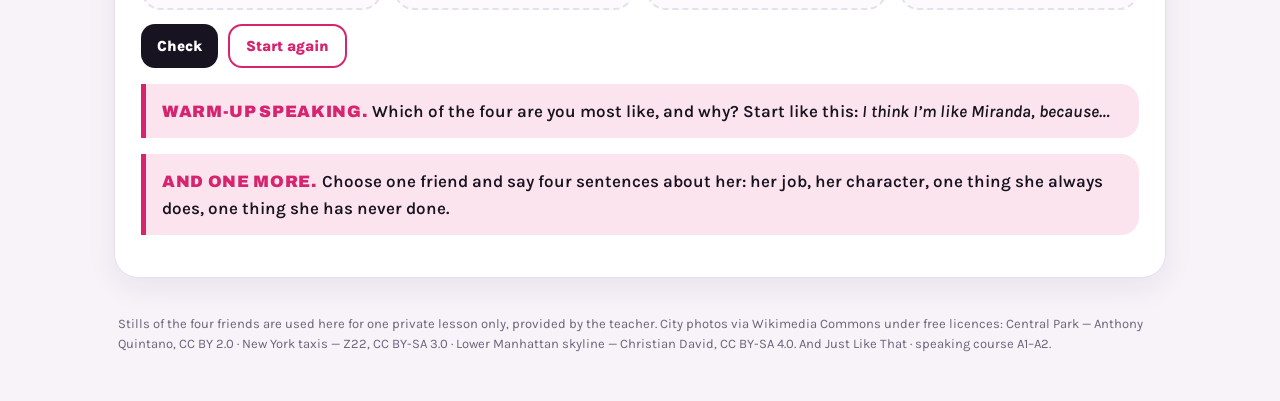
==== commit c70076f6: "Финальный тест короче: семь ситуаций и три говорения без потолка - в задании с советами осталось сем" ====
--- a/lesson-city.html
+++ b/lesson-city.html
@@ -1271,27 +1271,25 @@
         <div class="reveal" id="f3">1 broke · 2 is talking · 3 lies · 4 will apologise · 5 had · 6 keeps · 7 am waiting · 8 will go · 9 told · 10 didn’t listen · 11 are you ignoring · 12 took · 13 interrupts · 14 won’t forget · 15 did you say</div>
       </div>
 
-      <h3>Task 5 · Give advice · 8 min</h3>
-      <div class="task"><b>I read you a problem — you answer out loud.</b> Two pieces of advice
-        for every problem, and they must use <b>different</b> structures:
-        <b>You should…</b> · <b>Why don’t you…?</b> · <b>I’d recommend…</b></div>
+      <h3>Task 5 · Give advice · 6 min</h3>
+      <div class="task"><b>I read you a problem — you answer out loud.</b>
+        At least two pieces of advice for every problem, and they must use
+        <b>different</b> structures: <b>You should…</b> · <b>Why don’t you…?</b> ·
+        <b>I’d recommend…</b> Say <b>why</b> too, not only <b>what</b>.</div>
       <div class="pair">
         <div class="line">“My best friend forgot my birthday. I am really upset.”</div>
         <div class="line">“I told a lie about her, and now I can’t look at her.”</div>
         <div class="line">“A boy in my class talks behind my back.”</div>
         <div class="line">“I promised to help my sister and then I forgot.”</div>
-        <div class="line">“I have to give a speech tomorrow and I am scared.”</div>
         <div class="line">“My friend interrupts me every time I start talking.”</div>
         <div class="line">“I was rude to my mum yesterday and I feel terrible.”</div>
-        <div class="line">“I don’t have anything to wear to the party.”</div>
         <div class="line">“My friend always says sorry, and then does the same thing again.”</div>
-        <div class="line">“I can’t find my jacket and we are going out in ten minutes.”</div>
       </div>
       <button class="btn ghost" style="margin-top:12px" onclick="flip('f4')">Check answers</button>
       <div class="reveal" id="f4">For example: <b>You should</b> tell her how you feel. ·
         <b>Why don’t you</b> apologise first? · <b>I’d recommend</b> a calm conversation, not a message. ·
         <b>You should</b> keep your promise next time, and say sorry now.</div>
-      <div class="ticks" data-n="10"></div>
+      <div class="ticks" data-n="7"></div>
 
       <h3>Task 6 · What did they really do? · 8 min</h3>
       <div class="task"><b>Look at the card.</b> Somebody put a label on this person.
@@ -1392,25 +1390,26 @@
       </div>
       <div class="ticks" data-n="6"></div>
 
-      <h3>Task 8 · Make up the story · 6 min</h3>
-      <div class="task"><b>Nobody will tell you what happened — you decide.</b>
-        Choose any <b>two</b> pictures from Task 7 and build a story for each:
-        who are these people, what happened <b>five minutes before</b> (Past Simple),
-        what is happening <b>now</b>, and what <b>will</b> happen next.
-        One minute each, and the story has to have a problem in it.</div>
-      <div class="ticks" data-n="2"></div>
-
-      <h3>Task 9 · Speaking · 5 min</h3>
-      <div class="task"><b>No check here — I listen.</b> One minute for each question,
-        no stopping, no notes.</div>
+      <h3>Task 8 · Speaking · 10 min</h3>
+      <div class="task"><b>No check here — I listen and I do not stop you.</b>
+        Three questions, at least a minute each, no notes. The questions below are
+        only the start — go wherever the story takes you. Try to use <b>as many words
+        from this topic as you can</b>: what people are like, what they do,
+        how it makes you feel, and what you would advise.</div>
       <div class="pair">
-        <div class="line"><b>1.</b> Think of a person who did something wrong to you.
-          What exactly did they do? Was it on purpose or by mistake?
-          Was it a bad action or a bad person? What would you do now?</div>
-        <div class="line"><b>2.</b> Your friend asks you: “Should I always tell the truth?”
-          Answer, give two reasons, and give one piece of advice.</div>
-      </div>
-      <div class="ticks" data-n="2"></div>
+        <div class="line"><b>1 · A person you know well.</b> What are they like,
+          what do they usually do, and what did they do the last time you met?
+          At least five words about character, and at least two different tenses.</div>
+        <div class="line"><b>2 · The wrong thing.</b> A time when somebody did something
+          wrong to you — or you did something wrong to somebody. What exactly happened?
+          On purpose or by mistake? Was it a bad action or a bad person?
+          And what happened after that?</div>
+        <div class="line"><b>3 · Your opinion.</b> A friend asks you:
+          “Should I always tell the truth, even when it hurts?”
+          Say what you think, give at least two reasons, and finish with at least one
+          piece of advice — <b>You should…</b> · <b>Why don’t you…?</b> · <b>I’d recommend…</b></div>
+      </div>
+      <div class="ticks" data-n="3"></div>
     </div>
   </main>
 
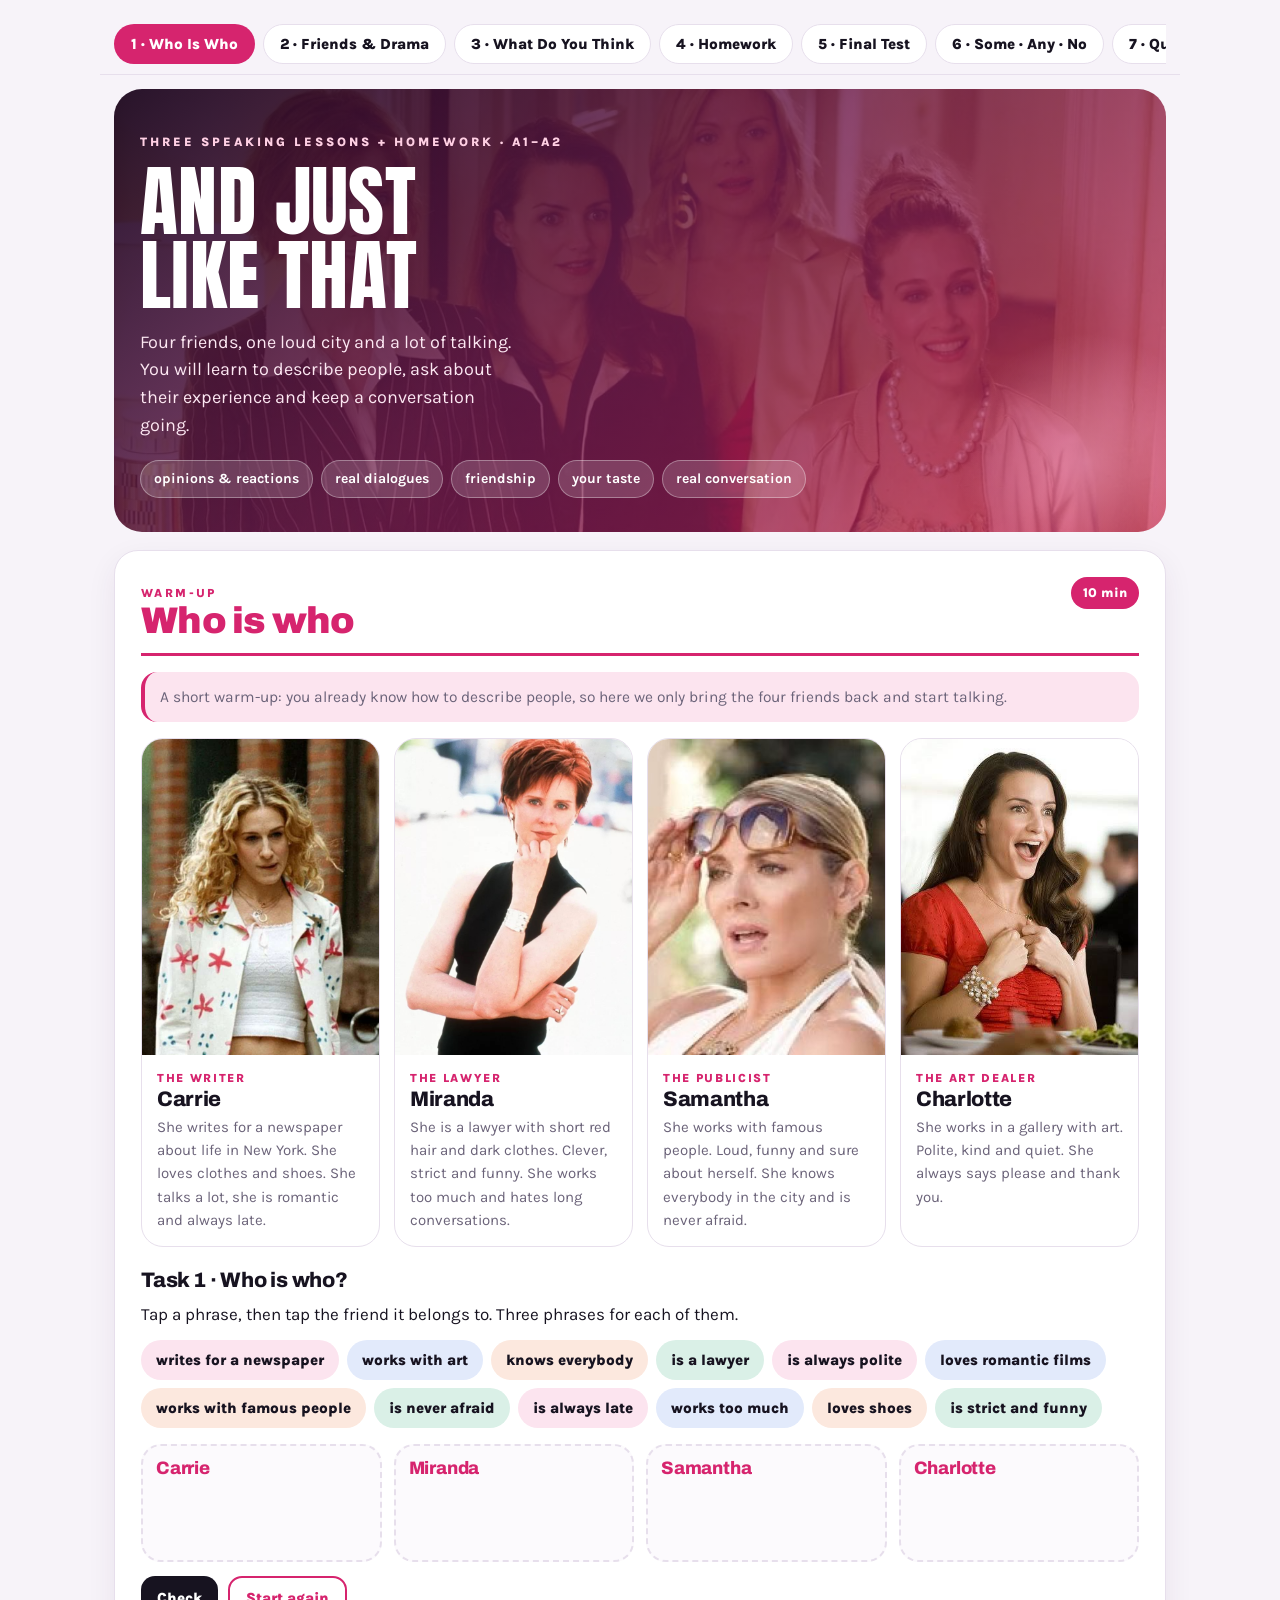
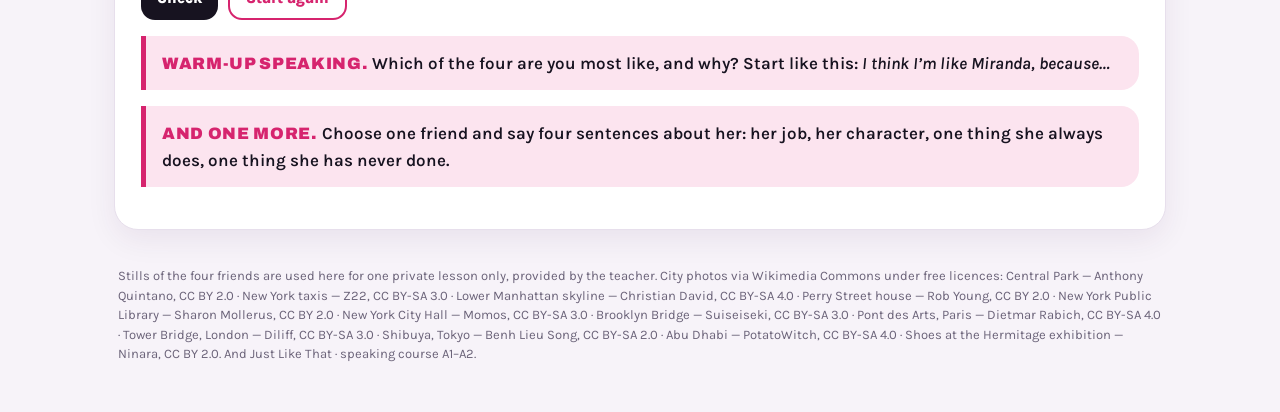
==== commit 632e241c: "Новая глава урока: Quiz по сериалу на 35 вопросов Разминка, четыре раунда (подруги, сериал, фильмы, " ====
--- a/lesson-city.html
+++ b/lesson-city.html
@@ -21,6 +21,7 @@
 .t4{--accent:#7A34C8;--accent-soft:#EEE3FB;--grad:linear-gradient(140deg,#230C3D,#5A1F94 45%,#9A4FE0)}
 .t5{--accent:#0F7355;--accent-soft:#DAF0E7;--grad:linear-gradient(140deg,#06251C,#0E5E46 45%,#1E9B72)}
 .t6{--accent:#B3123C;--accent-soft:#FCE1E8;--grad:linear-gradient(140deg,#2E0310,#7C0A28 45%,#D1274F)}
+.t8{--accent:#B7791F;--accent-soft:#FBF0D8;--grad:linear-gradient(140deg,#2E1A02,#7A4B08 45%,#D99A1E)}
 .t7{--accent:#0E6E82;--accent-soft:#DDF1F6;--grad:linear-gradient(140deg,#03222A,#0A5263 45%,#1498B4)}
 
 *{box-sizing:border-box}
@@ -50,7 +51,8 @@
 .navrow .navbtn:nth-child(4).active{background:#2456C6}
 .navrow .navbtn:nth-child(5).active{background:#B3123C}
 .navrow .navbtn:nth-child(6).active{background:#0E6E82}
-.navrow .navbtn:nth-child(7).active{background:#0F7355}
+.navrow .navbtn:nth-child(7).active{background:#B7791F}
+.navrow .navbtn:nth-child(8).active{background:#0F7355}
 .navbtn.active{color:#fff;border-color:transparent}
 
 .hero{position:relative;border-radius:28px;overflow:hidden;padding:44px 26px 34px;color:#fff;
@@ -253,6 +255,26 @@
 .credits{color:var(--muted);font-size:13px;line-height:1.5;padding:18px 4px 34px}
 .lesson{display:none}
 .lesson.active{display:block}
+/* квиз по сериалу: тык — и сразу видно, верно или нет */
+.qzbar{position:sticky;top:66px;z-index:5;display:flex;justify-content:space-between;align-items:center;
+  gap:10px;background:var(--accent);color:#fff;border-radius:999px;padding:9px 9px 9px 18px;
+  font-weight:800;margin:16px 0;box-shadow:0 8px 20px rgba(60,30,0,.18)}
+.qzbar .btn{background:#fff;color:var(--accent);padding:7px 13px;border-radius:999px;font-size:14px}
+.qzgrid{display:grid;gap:12px}
+@media(min-width:720px){.qzgrid{grid-template-columns:1fr 1fr}}
+.qz{border:1px solid var(--line);border-radius:20px;overflow:hidden;background:var(--white);
+  box-shadow:0 8px 22px rgba(30,10,40,.06)}
+.qz.done{border-color:var(--accent)}
+.qz .fpic{aspect-ratio:16/8}
+.qz .fpic.face{aspect-ratio:4/3;object-position:50% 18%}
+.qzb{padding:13px 15px 15px}
+.qzhead{display:flex;gap:10px;align-items:center;margin-bottom:6px}
+.qzn{font-family:var(--hero);font-size:30px;color:var(--accent);line-height:1}
+.qzhint{font-size:13px;font-weight:800;background:var(--accent-soft);border-radius:999px;padding:5px 10px}
+.qzq{font-weight:700;font-size:17.5px;line-height:1.4}
+.qztell{margin-top:11px;font-weight:700;font-size:15px;color:var(--muted)}
+.qzround{font-family:var(--hero);font-weight:400;text-transform:uppercase;font-size:26px;
+  letter-spacing:.01em;color:var(--accent);margin:26px 0 10px}
 @media(prefers-reduced-motion:reduce){.who,.chip,.navbtn{transition:none}}
 @media(max-width:800px){
   .wrap{padding:10px}
@@ -278,6 +300,7 @@
       <button class="navbtn" onclick="showLesson(6,this)">4 · Homework</button>
       <button class="navbtn" onclick="showLesson(7,this)">5 · Final Test</button>
       <button class="navbtn" onclick="showLesson(8,this)">6 · Some · Any · No</button>
+      <button class="navbtn" onclick="showLesson(9,this)">7 · Quiz</button>
       <button class="navbtn" onclick="showLesson(5,this)">Phrasebook</button>
     </div>
   </div>
@@ -1535,6 +1558,39 @@
     </div>
   </main>
 
+  <!-- ================= QUIZ ================= -->
+  <main id="lesson9" class="lesson t8">
+    <div class="section">
+      <div class="section-head">
+        <div><div class="kicker">End of the topic</div><h2>The Big Quiz</h2></div>
+        <span class="time">60 min</span>
+      </div>
+      <p class="teacher">Tap one answer. Then tell the story.</p>
+
+      <h3>Warm-up · 5 min</h3>
+      <div class="banner"><img src="quiz-stoop.jpg" alt="A house with steps in New York">
+        <div class="cap">Whose house is this?</div></div>
+      <div class="task"><b>This or that?</b> Choose one and say why.</div>
+      <div class="wordbank">
+        <span>New York or Paris?</span><span>Carrie or Miranda?</span><span>Big or Aidan?</span>
+        <span>shoes or sneakers?</span><span>a series or a film?</span><span>a big city or a small town?</span>
+      </div>
+      <div class="ticks" data-n="6"></div>
+
+      <div class="qzbar"><span>Score <span id="qzScore">0 / 0</span></span>
+        <button class="btn" type="button" id="qzReset" onclick="buildQuiz()">Start again</button></div>
+      <div id="qzBox"></div>
+
+      <h3>Last word · Debate</h3>
+      <div class="pair">
+        <div class="line"><b>Big or Aidan?</b> Who is better for Carrie? Two reasons.</div>
+        <div class="line"><b>The best friend.</b> Which of the four is the best friend? Why?</div>
+        <div class="line"><b>New York.</b> Would you like to live there one day? Why or why not?</div>
+      </div>
+      <div class="ticks" data-n="3"></div>
+    </div>
+  </main>
+
   <!-- ================= PHRASEBOOK ================= -->
   <main id="lesson5" class="lesson t5">
     <div class="section">
@@ -1590,7 +1646,16 @@
     Stills of the four friends are used here for one private lesson only, provided by the teacher.
     City photos via Wikimedia Commons under free licences: Central Park — Anthony Quintano, CC BY 2.0 ·
     New York taxis — Z22, CC BY-SA 3.0 ·
-    Lower Manhattan skyline — Christian David, CC BY-SA 4.0.
+    Lower Manhattan skyline — Christian David, CC BY-SA 4.0 ·
+    Perry Street house — Rob Young, CC BY 2.0 ·
+    New York Public Library — Sharon Mollerus, CC BY 2.0 ·
+    New York City Hall — Momos, CC BY-SA 3.0 ·
+    Brooklyn Bridge — Suiseiseki, CC BY-SA 3.0 ·
+    Pont des Arts, Paris — Dietmar Rabich, CC BY-SA 4.0 ·
+    Tower Bridge, London — Diliff, CC BY-SA 3.0 ·
+    Shibuya, Tokyo — Benh Lieu Song, CC BY-SA 2.0 ·
+    Abu Dhabi — PotatoWitch, CC BY-SA 4.0 ·
+    Shoes at the Hermitage exhibition — Ninara, CC BY 2.0.
     And Just Like That · speaking course A1–A2.
   </div>
 </div>
@@ -2140,8 +2205,112 @@
   });
 }
 
+/* ---------- квиз по сериалу ----------
+   [подсказка, вопрос, [ВЕРНЫЙ ответ первым, …], что рассказать, картинка]
+   строка из одного элемента — заголовок раунда; варианты перемешиваются */
+var QUIZ = [
+  ['The four friends'],
+  ['🎭 Who is who', 'Carrie…', ['Bradshaw', 'Hobbes', 'Jones'], 'What is she like? Three words.', 'city-carrie.jpg'],
+  ['🎭 Who is who', 'Miranda…', ['Hobbes', 'York', 'Bradshaw'], 'What does she look like?', 'city-miranda.jpg'],
+  ['🎭 Who is who', 'Samantha…', ['Jones', 'York', 'Hobbes'], 'What is her job?', 'city-samantha-2.jpg'],
+  ['🎭 Who is who', 'Charlotte…', ['York', 'Jones', 'Bradshaw'], 'Is she like anybody you know?', 'city-charlotte.jpg'],
+  ['📝 Words', 'Charlotte always says please and thank you. She is…', ['polite', 'rude', 'strict'], 'Who is the rudest character? Why?'],
+  ['🧩 Odd one out', 'Steve · Brady · Big', ['Big', 'Steve', 'Brady'], 'Who are the other two?'],
+  ['📺 Season 6 · last episode', 'Big’s real first name is…', ['John', 'Mark', 'Harry']],
+  ['The series'],
+  ['📺 Season 2', 'Steve’s job?', ['a bartender', 'a doctor', 'a lawyer'], 'Miranda and Steve: why are they so different?'],
+  ['📺 Season 3', 'Aidan makes…', ['furniture', 'films', 'music'], 'Describe Aidan. Three words.'],
+  ['📺 Season 4', 'Charlotte’s dog is called…', ['Elizabeth Taylor', 'Coco', 'Lily']],
+  ['📺 Season 4', 'At a fashion show, Carrie…', ['falls', 'sings', 'cries'], 'Tell the story. What happened next?'],
+  ['📝 -ing or -ed', 'Everybody in the room was…', ['shocked', 'shocking']],
+  ['📺 Season 4', 'Steve and Aidan open…', ['a bar', 'a shop', 'a gym']],
+  ['📺 Season 6', 'At a party, Carrie’s shoes disappear. Why did she take them off?', ['The host asked', 'They hurt', 'It was hot'], 'Who was right? Start with: She should…', 'quiz-shoes.jpg'],
+  ['📝 so or such', 'Carrie has ___ many shoes!', ['so', 'such', 'such a'], 'What do you have too many of?'],
+  ['📺 Season 6', 'Miranda and Steve move to…', ['Brooklyn', 'Paris', 'Los Angeles'], '', 'quiz-brooklyn.jpg'],
+  ['📺 Season 6', 'Carrie moves to…', ['Paris', 'London', 'Tokyo'], 'Was it a good idea? Why?'],
+  ['📺 Season 6', 'Who comes to Paris to bring her home?', ['Big', 'Aidan', 'Steve']],
+  ['The movies'],
+  ['🎬 Movie 1', 'Carrie and Big plan the wedding at…', ['a library', 'a church', 'a beach'], '', 'quiz-library.jpg'],
+  ['🎬 Movie 1', 'On the day, Big…', ['doesn’t come in', 'is late', 'forgets'], 'What should he do? Give him advice.'],
+  ['📝 Past Simple', 'After that, the four friends ___ to Mexico together.', ['went', 'go', 'will go'], 'How did the friends help Carrie?'],
+  ['🎬 Movie 1', 'Louise, Carrie’s new assistant, is from…', ['St. Louis', 'London', 'Paris']],
+  ['🎬 Movie 1', 'In the end, Carrie and Big get married at…', ['City Hall', 'the library', 'a beach'], '', 'quiz-cityhall.jpg'],
+  ['🎬 Movie 2', 'The four friends travel to…', ['Abu Dhabi', 'Mexico', 'Rome'], '', 'quiz-abudhabi.jpg'],
+  ['🎬 Movie 2', 'At a market there, Carrie meets…', ['Aidan', 'Big', 'Steve'], 'Should she tell Big? Give advice.'],
+  ['And Just Like That'],
+  ['✨ Season 1 · Episode 1', 'What happens to Big?', ['He dies', 'He leaves Carrie', 'He moves to Paris'], 'How does Carrie feel? Use -ed words.'],
+  ['📝 -ing or -ed', 'The first episode was really…', ['shocking', 'shocked']],
+  ['✨ Season 1', 'Samantha lives in…', ['London', 'Los Angeles', 'Paris'], 'Why don’t Carrie and Samantha talk now?', 'quiz-london.jpg'],
+  ['📝 some · any · no', 'Samantha didn’t come, but she sent ___ : flowers.', ['something', 'anything', 'nothing']],
+  ['✨ Season 1', 'Carrie’s new job:', ['a podcast', 'a TV show', 'a shop']],
+  ['✨ Season 1', 'Miranda goes back to…', ['university', 'a bar', 'a hospital']],
+  ['✨ Season 1', 'Lily, Charlotte’s daughter, plays…', ['the piano', 'football', 'the guitar']],
+  ['✨ Season 1', 'Stanford moves to…', ['Tokyo', 'London', 'Los Angeles'], '', 'quiz-tokyo.jpg'],
+  ['✨ Season 1 · last episode', 'Carrie says goodbye to Big in…', ['Paris', 'London', 'New York'], '', 'quiz-paris.jpg'],
+  ['✨ Season 2', 'Who comes back into Carrie’s life?', ['Aidan', 'Big', 'Steve'], 'A second chance: yes or no? Why?']
+];
+var qzRight = 0, qzTotal = 0;
+function qzShuffle(a){
+  a = a.slice();
+  for (var i = a.length - 1; i > 0; i--){ var j = Math.floor(Math.random() * (i + 1)); var t = a[i]; a[i] = a[j]; a[j] = t; }
+  return a;
+}
+function qzScore(){
+  var s = document.getElementById('qzScore');
+  if (s) s.textContent = qzRight + ' / ' + qzTotal;
+}
+function buildQuiz(){
+  var box = document.getElementById('qzBox');
+  if (!box) return;
+  var h = '', n = 0, open = false;
+  qzRight = 0; qzTotal = 0;
+  QUIZ.forEach(function (q) {
+    if (q.length === 1){
+      if (open) h += '</div>';
+      h += '<div class="qzround">' + q[0] + '</div><div class="qzgrid">';
+      open = true;
+      return;
+    }
+    n++; qzTotal++;
+    var right = q[2][0];
+    var opts = qzShuffle(q[2]).map(function (o) {
+      return '<button class="opt qopt" type="button"' + (o === right ? ' data-r="1"' : '') + '>' + o + '</button>';
+    }).join('');
+    h += '<div class="qz">' +
+      (q[4] ? '<img class="fpic' + (/^city-/.test(q[4]) ? ' face' : '') + '" src="' + q[4] + '" alt="" loading="lazy">' : '') +
+      '<div class="qzb"><div class="qzhead"><span class="qzn">' + n + '</span>' +
+      '<span class="qzhint">' + q[0] + '</span></div>' +
+      '<div class="qzq">' + q[1] + '</div>' +
+      '<div class="sopts">' + opts + '</div>' +
+      (q[3] ? '<div class="qztell">🗣 ' + q[3] + '</div>' : '') +
+      '</div></div>';
+  });
+  if (open) h += '</div>';
+  box.innerHTML = h;
+  qzScore();
+}
+function initQuiz(){
+  var box = document.getElementById('qzBox');
+  if (!box) return;
+  box.addEventListener('click', function (e) {
+    var b = e.target.closest('.qopt');
+    if (!b || !box.contains(b)) return;
+    var card = b.closest('.qz');
+    if (!card || card.classList.contains('done')) return;   /* одна попытка — иначе счёт нечестный */
+    card.classList.add('done');
+    var good = card.querySelector('.qopt[data-r]');
+    if (b === good) qzRight++;
+    else b.classList.add('no');
+    good.classList.add('ok');
+    card.querySelectorAll('.qopt').forEach(function (x) { if (x !== b && x !== good) x.classList.add('off'); });
+    qzScore();
+  });
+}
+
 document.addEventListener('DOMContentLoaded', function(){
   buildMatch();
+  buildQuiz();
+  initQuiz();
   buildWords();
   initWords();
   buildFinal();
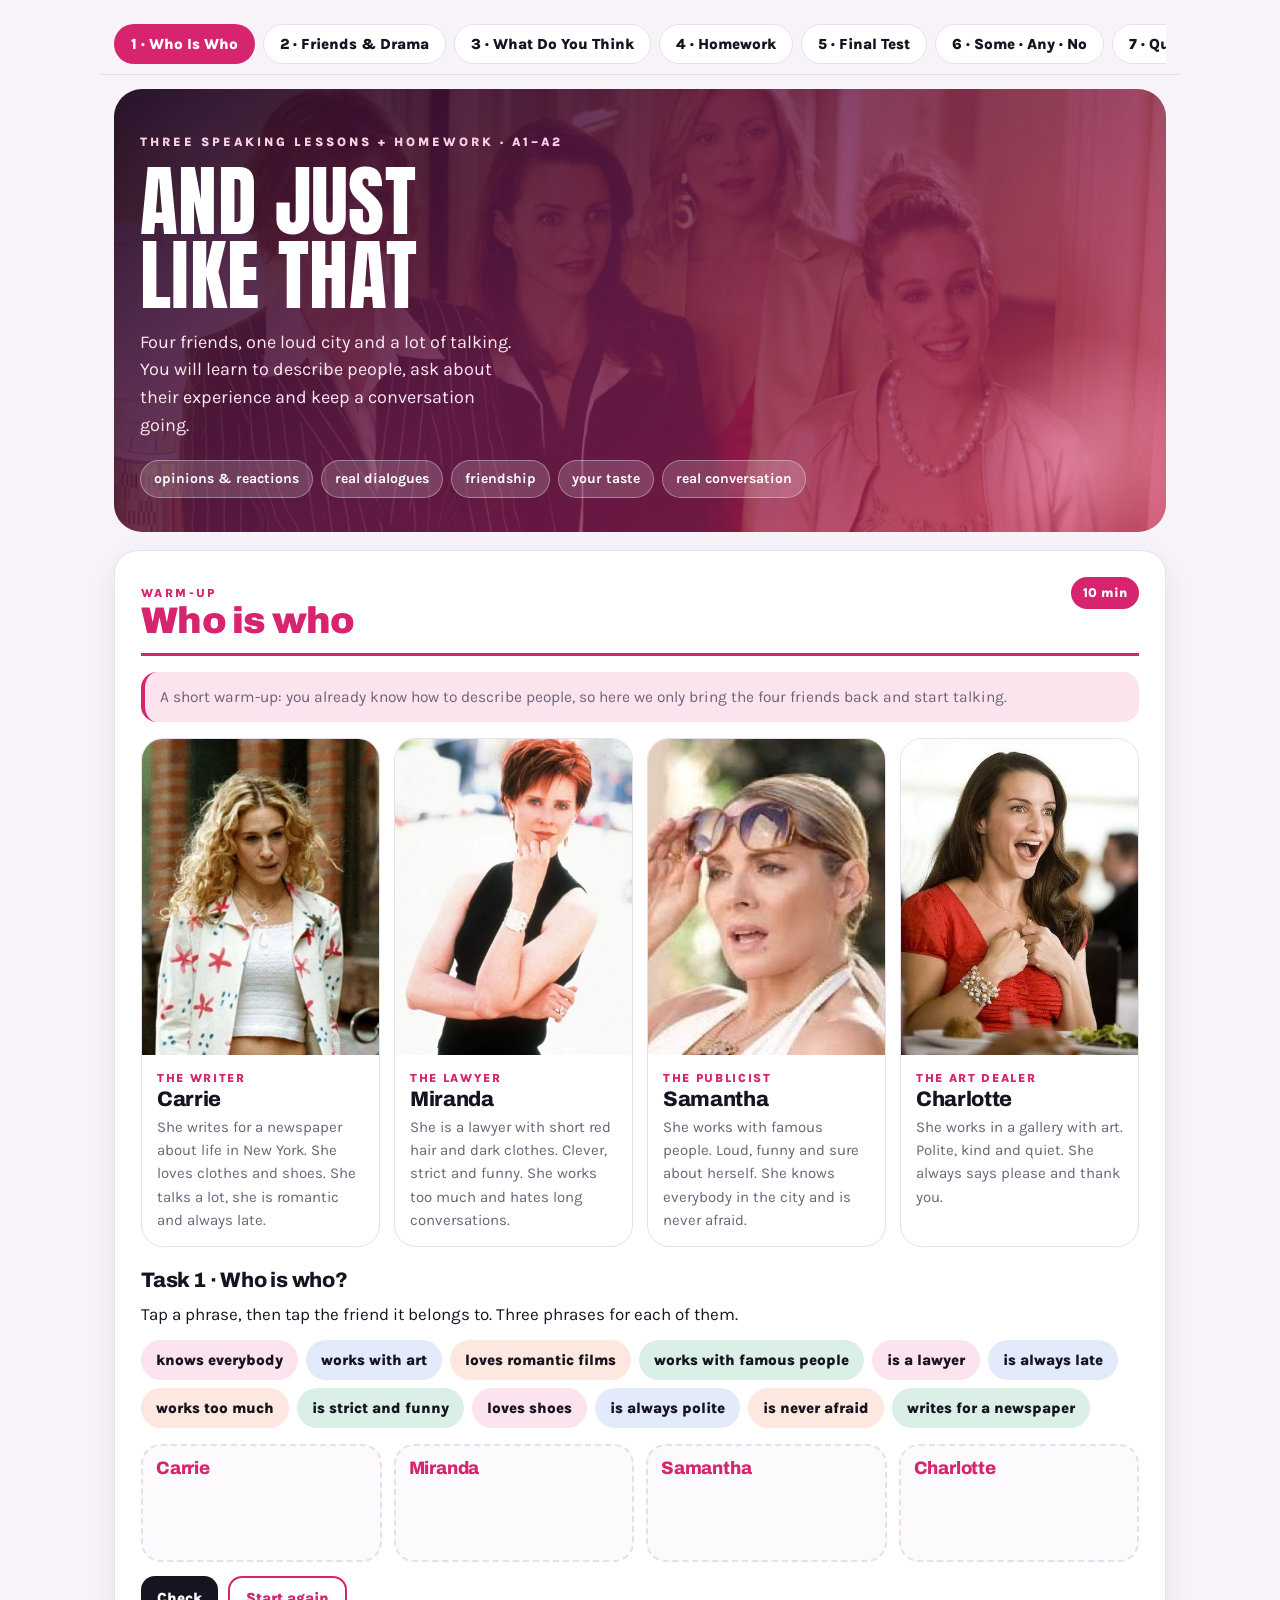
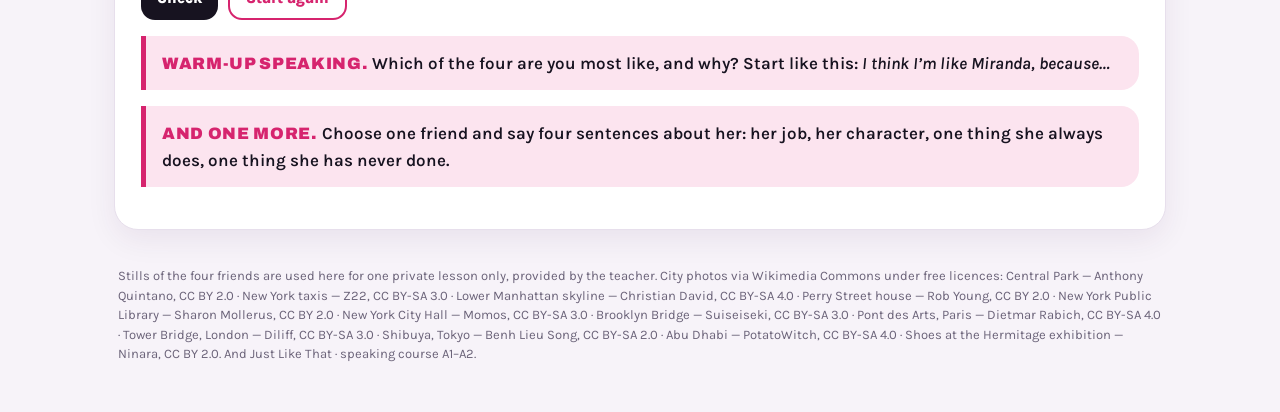
==== commit 04c90321: "Квиз: правки по ревью Без баров и барменов; «лишний» в ряду теперь однозначный (Harry · Lily · Aidan" ====
--- a/lesson-city.html
+++ b/lesson-city.html
@@ -256,7 +256,7 @@
 .lesson{display:none}
 .lesson.active{display:block}
 /* квиз по сериалу: тык — и сразу видно, верно или нет */
-.qzbar{position:sticky;top:66px;z-index:5;display:flex;justify-content:space-between;align-items:center;
+.qzbar{display:flex;justify-content:space-between;align-items:center;
   gap:10px;background:var(--accent);color:#fff;border-radius:999px;padding:9px 9px 9px 18px;
   font-weight:800;margin:16px 0;box-shadow:0 8px 20px rgba(60,30,0,.18)}
 .qzbar .btn{background:#fff;color:var(--accent);padding:7px 13px;border-radius:999px;font-size:14px}
@@ -1580,6 +1580,7 @@
       <div class="qzbar"><span>Score <span id="qzScore">0 / 0</span></span>
         <button class="btn" type="button" id="qzReset" onclick="buildQuiz()">Start again</button></div>
       <div id="qzBox"></div>
+      <div class="qzbar"><span>Score <span class="qzScore2">0 / 0</span></span></div>
 
       <h3>Last word · Debate</h3>
       <div class="pair">
@@ -2215,15 +2216,14 @@
   ['🎭 Who is who', 'Samantha…', ['Jones', 'York', 'Hobbes'], 'What is her job?', 'city-samantha-2.jpg'],
   ['🎭 Who is who', 'Charlotte…', ['York', 'Jones', 'Bradshaw'], 'Is she like anybody you know?', 'city-charlotte.jpg'],
   ['📝 Words', 'Charlotte always says please and thank you. She is…', ['polite', 'rude', 'strict'], 'Who is the rudest character? Why?'],
-  ['🧩 Odd one out', 'Steve · Brady · Big', ['Big', 'Steve', 'Brady'], 'Who are the other two?'],
+  ['🧩 Odd one out', 'Harry · Lily · Aidan', ['Aidan', 'Harry', 'Lily'], 'Who are the other two?'],
   ['📺 Season 6 · last episode', 'Big’s real first name is…', ['John', 'Mark', 'Harry']],
   ['The series'],
-  ['📺 Season 2', 'Steve’s job?', ['a bartender', 'a doctor', 'a lawyer'], 'Miranda and Steve: why are they so different?'],
   ['📺 Season 3', 'Aidan makes…', ['furniture', 'films', 'music'], 'Describe Aidan. Three words.'],
   ['📺 Season 4', 'Charlotte’s dog is called…', ['Elizabeth Taylor', 'Coco', 'Lily']],
   ['📺 Season 4', 'At a fashion show, Carrie…', ['falls', 'sings', 'cries'], 'Tell the story. What happened next?'],
-  ['📝 -ing or -ed', 'Everybody in the room was…', ['shocked', 'shocking']],
-  ['📺 Season 4', 'Steve and Aidan open…', ['a bar', 'a shop', 'a gym']],
+  ['📺 Season 4', 'Miranda’s baby son is called…', ['Brady', 'Harry', 'John'], 'Miranda and Steve: why are they so different?'],
+  ['📺 Season 5', 'Harry, Charlotte’s second husband, is…', ['a lawyer', 'a doctor', 'a teacher']],
   ['📺 Season 6', 'At a party, Carrie’s shoes disappear. Why did she take them off?', ['The host asked', 'They hurt', 'It was hot'], 'Who was right? Start with: She should…', 'quiz-shoes.jpg'],
   ['📝 so or such', 'Carrie has ___ many shoes!', ['so', 'such', 'such a'], 'What do you have too many of?'],
   ['📺 Season 6', 'Miranda and Steve move to…', ['Brooklyn', 'Paris', 'Los Angeles'], '', 'quiz-brooklyn.jpg'],
@@ -2231,7 +2231,7 @@
   ['📺 Season 6', 'Who comes to Paris to bring her home?', ['Big', 'Aidan', 'Steve']],
   ['The movies'],
   ['🎬 Movie 1', 'Carrie and Big plan the wedding at…', ['a library', 'a church', 'a beach'], '', 'quiz-library.jpg'],
-  ['🎬 Movie 1', 'On the day, Big…', ['doesn’t come in', 'is late', 'forgets'], 'What should he do? Give him advice.'],
+  ['🎬 Movie 1', 'On the day, Big…', ['doesn’t come', 'is late', 'forgets'], 'What should he do? Give him advice.'],
   ['📝 Past Simple', 'After that, the four friends ___ to Mexico together.', ['went', 'go', 'will go'], 'How did the friends help Carrie?'],
   ['🎬 Movie 1', 'Louise, Carrie’s new assistant, is from…', ['St. Louis', 'London', 'Paris']],
   ['🎬 Movie 1', 'In the end, Carrie and Big get married at…', ['City Hall', 'the library', 'a beach'], '', 'quiz-cityhall.jpg'],
@@ -2241,9 +2241,9 @@
   ['✨ Season 1 · Episode 1', 'What happens to Big?', ['He dies', 'He leaves Carrie', 'He moves to Paris'], 'How does Carrie feel? Use -ed words.'],
   ['📝 -ing or -ed', 'The first episode was really…', ['shocking', 'shocked']],
   ['✨ Season 1', 'Samantha lives in…', ['London', 'Los Angeles', 'Paris'], 'Why don’t Carrie and Samantha talk now?', 'quiz-london.jpg'],
-  ['📝 some · any · no', 'Samantha didn’t come, but she sent ___ : flowers.', ['something', 'anything', 'nothing']],
-  ['✨ Season 1', 'Carrie’s new job:', ['a podcast', 'a TV show', 'a shop']],
-  ['✨ Season 1', 'Miranda goes back to…', ['university', 'a bar', 'a hospital']],
+  ['📝 some · any · no', 'Samantha didn’t come, but she sent ___: flowers.', ['something', 'anything', 'nothing']],
+  ['✨ Season 1', 'Carrie starts…', ['a podcast', 'a TV show', 'a shop']],
+  ['✨ Season 1', 'Miranda goes back to…', ['university', 'a hospital', 'a gym']],
   ['✨ Season 1', 'Lily, Charlotte’s daughter, plays…', ['the piano', 'football', 'the guitar']],
   ['✨ Season 1', 'Stanford moves to…', ['Tokyo', 'London', 'Los Angeles'], '', 'quiz-tokyo.jpg'],
   ['✨ Season 1 · last episode', 'Carrie says goodbye to Big in…', ['Paris', 'London', 'New York'], '', 'quiz-paris.jpg'],
@@ -2258,6 +2258,7 @@
 function qzScore(){
   var s = document.getElementById('qzScore');
   if (s) s.textContent = qzRight + ' / ' + qzTotal;
+  document.querySelectorAll('.qzScore2').forEach(function (x) { x.textContent = qzRight + ' / ' + qzTotal; });
 }
 function buildQuiz(){
   var box = document.getElementById('qzBox');
